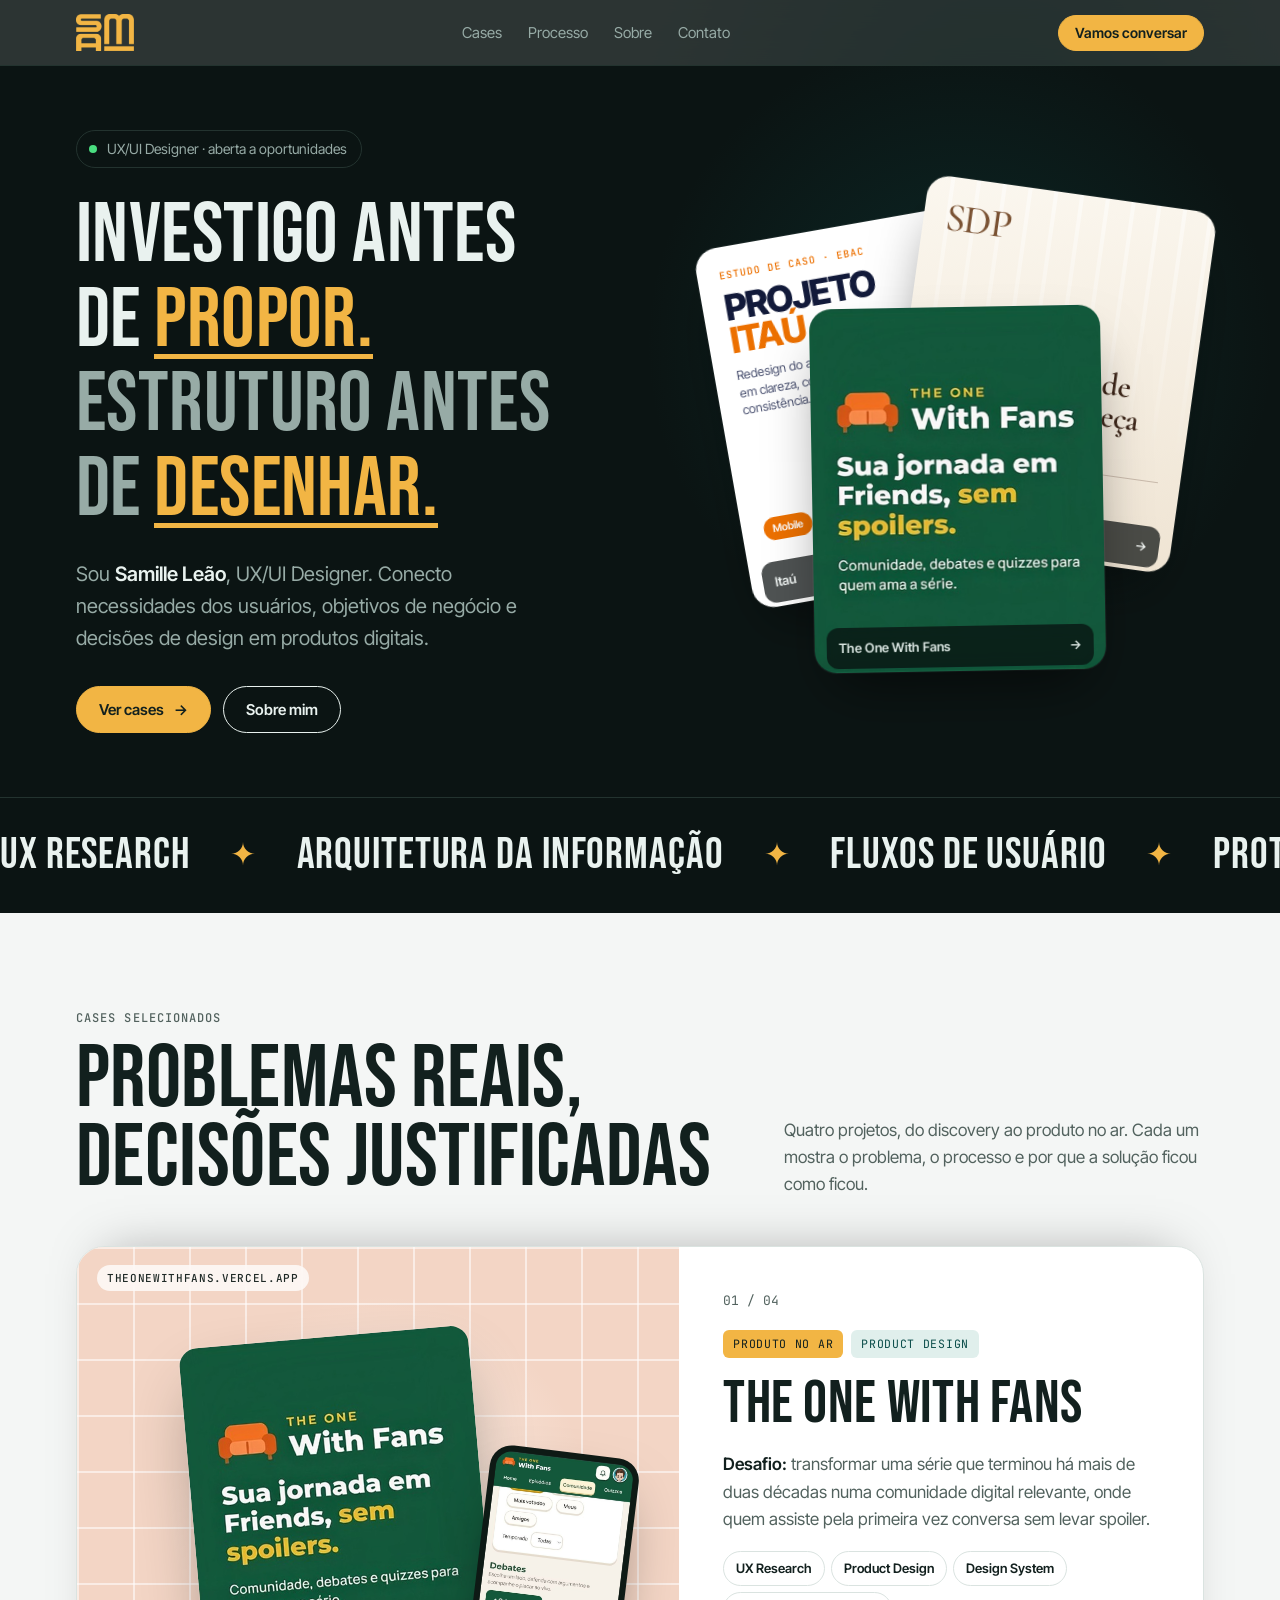
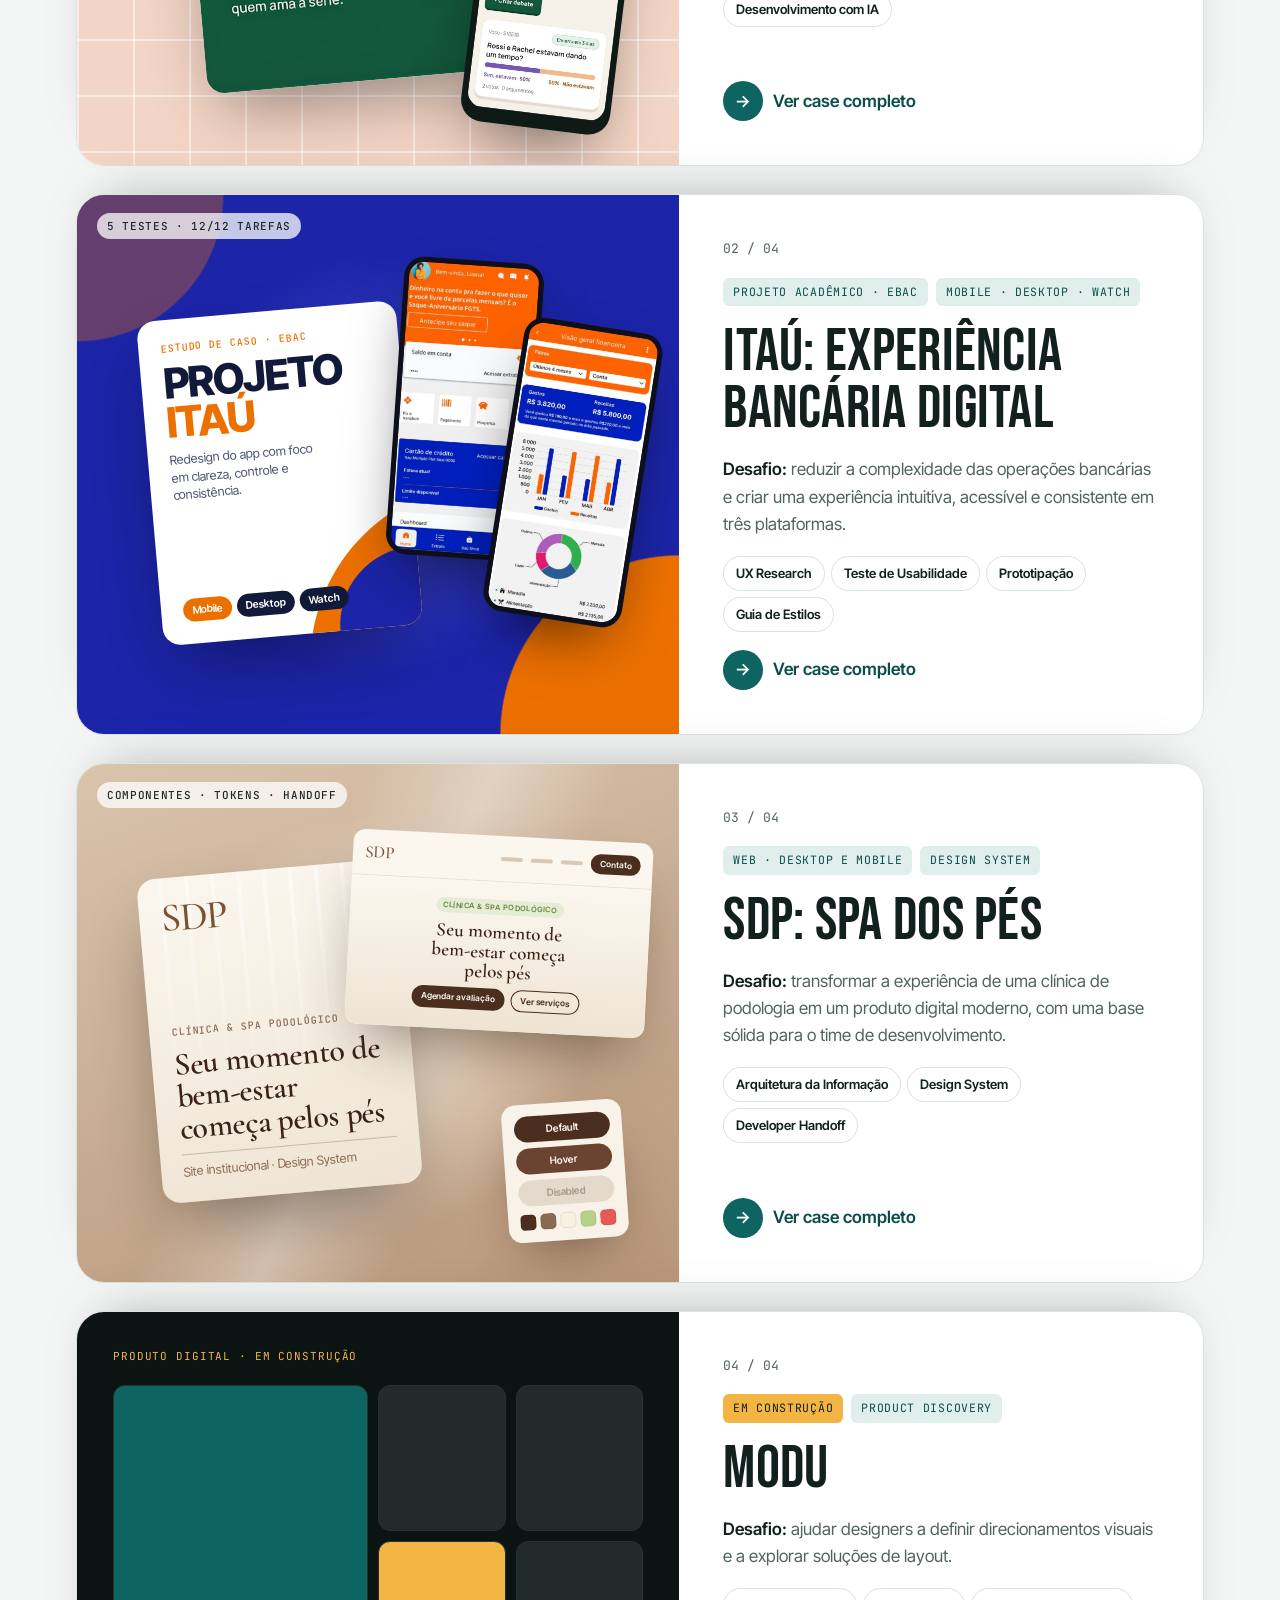
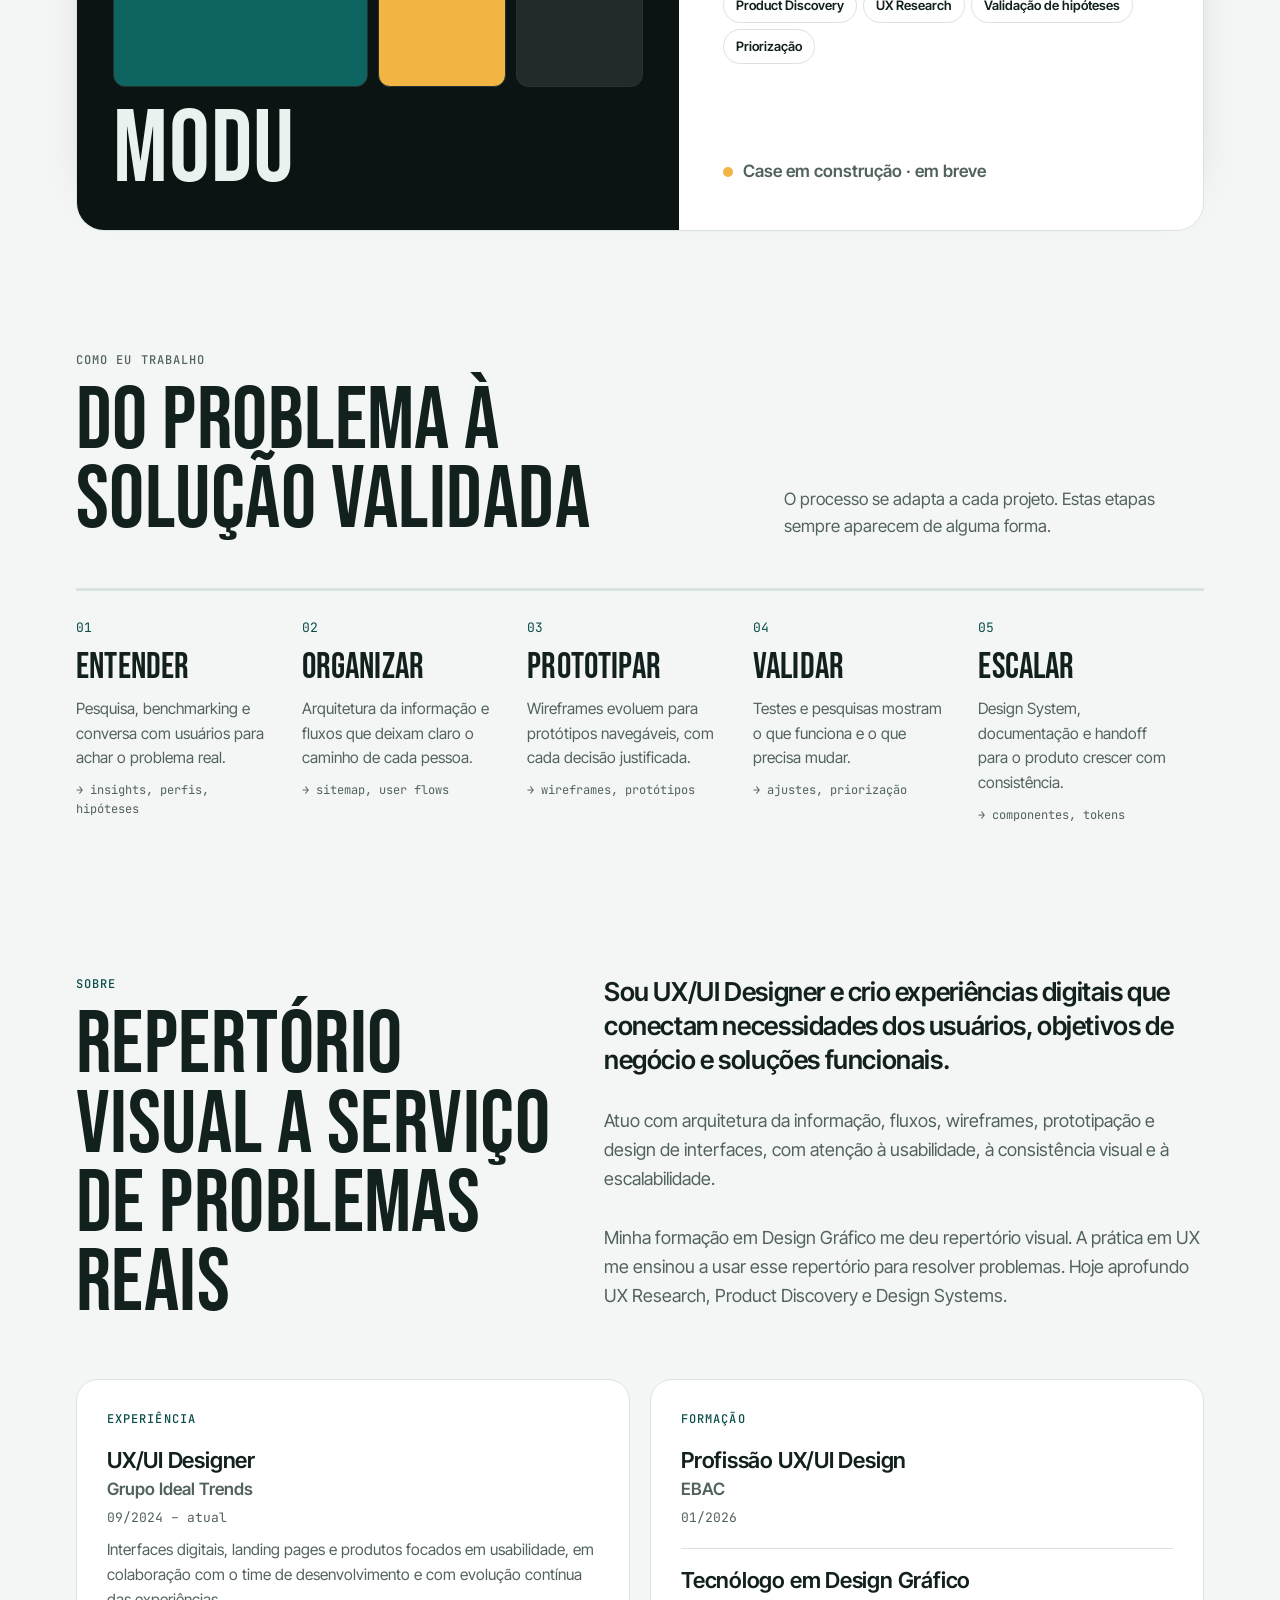
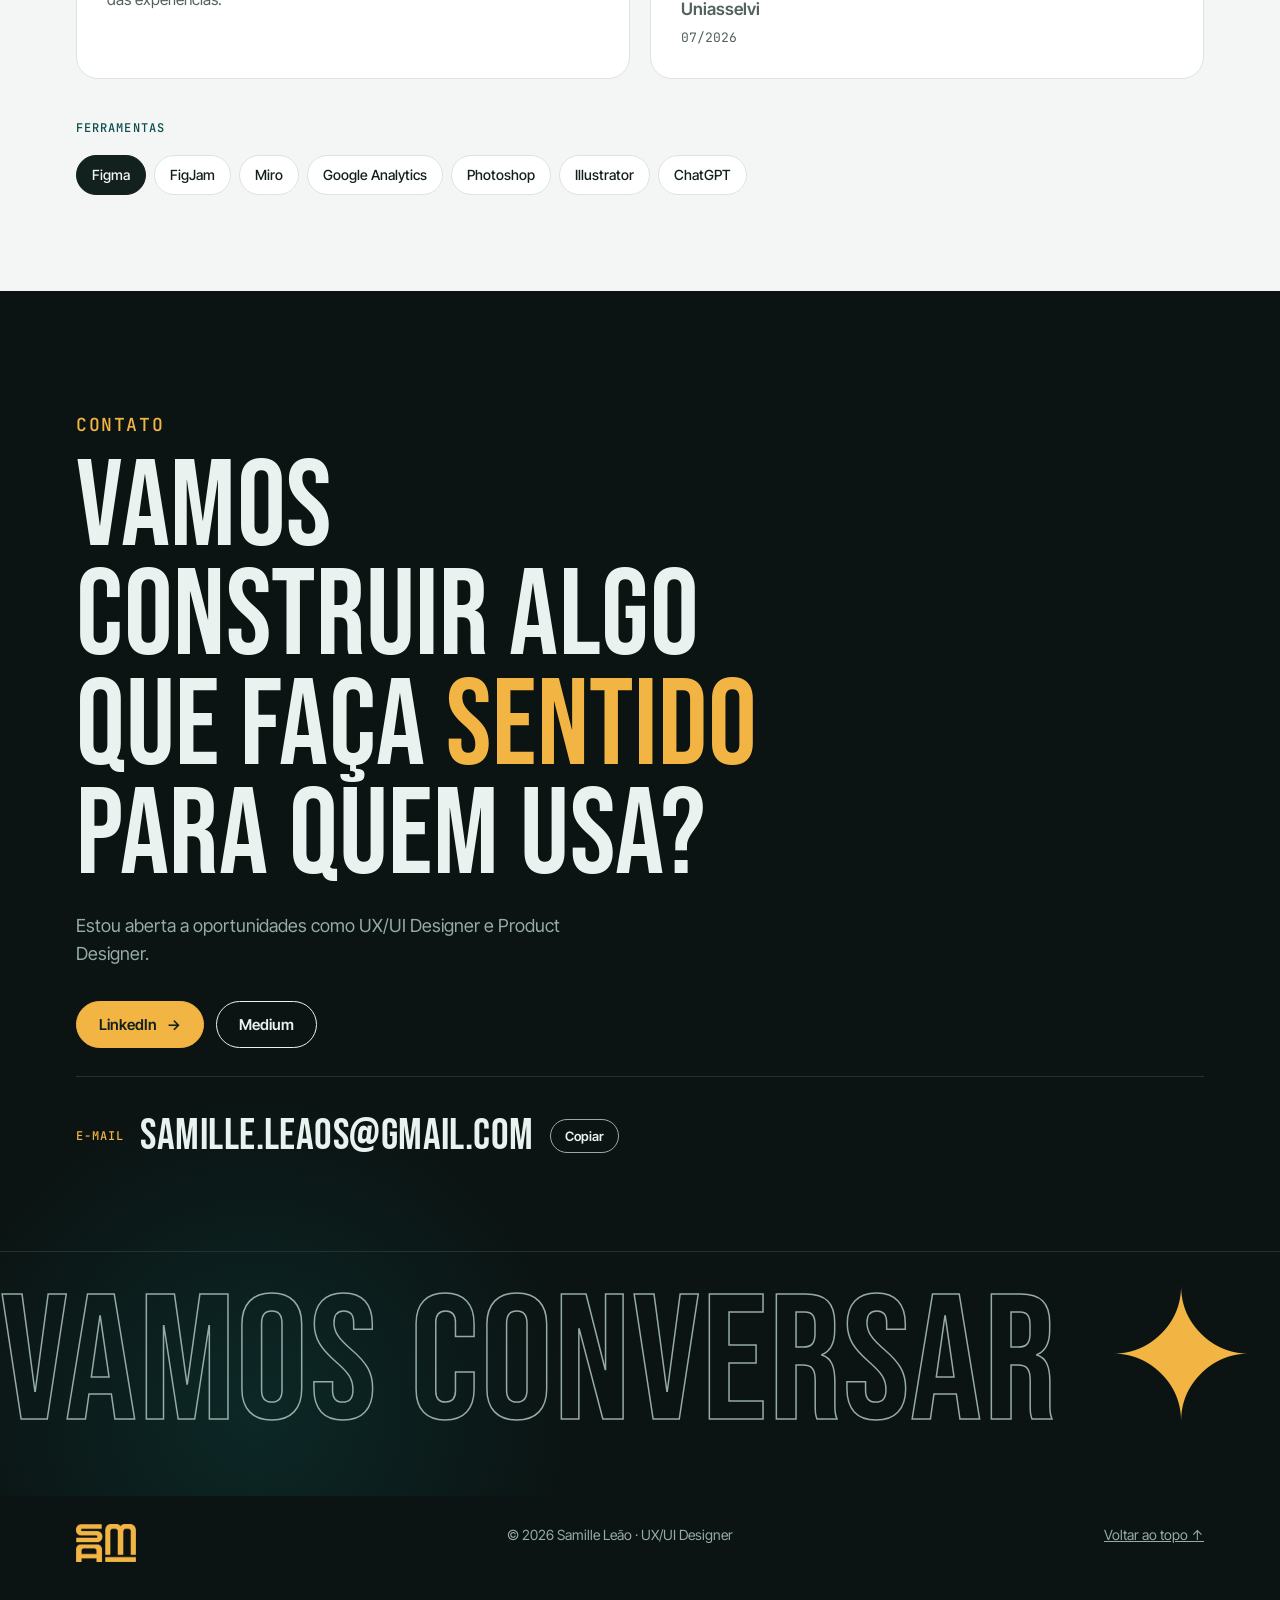
==== index.html @ 77669a27 "Add files via upload" ====
<!doctype html>
<html lang="pt-BR">
<head>
<meta charset="utf-8">
<meta name="viewport" content="width=device-width, initial-scale=1, viewport-fit=cover">
<meta property="og:title" content="Samille Leão — UX/UI Designer">
<meta property="og:description" content="UX Research, arquitetura da informação, prototipação, UI Design e Design Systems.">
<title>Samille Leão — Portfólio</title>
<meta name="description" content="Samille Leão, UX/UI Designer. UX Research, arquitetura da informação, fluxos, prototipação, UI Design e Design Systems.">
<link rel="preconnect" href="https://fonts.googleapis.com">
<link rel="preconnect" href="https://fonts.gstatic.com" crossorigin>
<link rel="stylesheet" href="https://fonts.googleapis.com/css2?family=Bebas+Neue&family=Cormorant+Garamond:wght@500;600&family=Inter+Tight:wght@400;500;600;700&family=JetBrains+Mono:wght@400;500&display=swap">
<link rel="stylesheet" href="css/site.css">

</head>
<body>
<div class="progress" aria-hidden="true"></div>
<div class="cursor" aria-hidden="true"></div>

<header class="top">
  <div class="wrap">
    <a class="brand" href="#inicio" aria-label="Samille Leão, início"><span class="logo" aria-hidden="true"></span></a>
    <nav class="nav" aria-label="Seções">
      <a href="#cases">Cases</a>
      <a href="#processo">Processo</a>
      <a href="#sobre">Sobre</a>
      <a href="#contato">Contato</a>
    </nav>
    <a class="btn solid sm" href="#contato" data-magnetic>Vamos conversar</a>
  </div>
</header>

<main id="inicio">
  <section class="stage hero" data-parallax>
    <div class="wrap hero-grid">
      <div>
        <span class="status"><i></i>UX/UI Designer · aberta a oportunidades</span>
        <h1>
          <span class="ln"><span>Investigo antes</span></span>
          <span class="ln"><span>de <span class="mark">propor.</span></span></span>
          <span class="ln"><span class="soft">Estruturo antes</span></span>
          <span class="ln"><span class="soft">de <span class="mark">desenhar.</span></span></span>
        </h1>
        <p class="lede">Sou <strong>Samille Leão</strong>, UX/UI Designer. Conecto necessidades dos usuários, objetivos de negócio e decisões de design em produtos digitais.</p>
        <div class="ctas">
          <a class="btn solid" href="#cases" data-magnetic>Ver cases <span class="arr">→</span></a>
          <a class="btn ghost" href="#sobre" data-magnetic>Sobre mim</a>
        </div>
      </div>

      <div class="fan" aria-label="Projetos em destaque">
        <a class="c2" href="cases/itau.html" data-cursor="Ver case" aria-label="Projeto Itaú"><span class="tc tc-itau" aria-hidden="true">
              <span class="tc-k">Estudo de caso · EBAC</span>
              <span class="tc-t">Projeto<br><em>Itaú</em></span>
              <span class="tc-d">Redesign do app com foco em clareza, controle e consistência.</span>
              <span class="tc-plat"><i>Mobile</i><i>Desktop</i><i>Watch</i></span>
            </span><span class="cap">Itaú <span>→</span></span></a>
        <a class="c3" href="cases/sdp.html" data-cursor="Ver case" aria-label="SDP Spa dos Pés"><span class="tc tc-sdp" aria-hidden="true">
              <span class="tc-logo">SDP</span>
              <span class="tc-k">Clínica &amp; Spa Podológico</span>
              <span class="tc-t">Seu momento de bem-estar começa pelos pés</span>
              <span class="tc-d">Site institucional · Design System</span>
            </span><span class="cap">SDP <span>→</span></span></a>
        <a class="c4" href="cases/the-one-with-fans.html" data-cursor="Ver case"><img src="img/twf-capa-v.jpg" alt="Capa do The One With Fans: Sua jornada em Friends, sem spoilers"><span class="cap">The One With Fans <span>→</span></span></a>
      </div>
    </div>

    <div class="marquee" aria-label="Competências: UX Research, Arquitetura da informação, Fluxos de usuário, Prototipação, UI Design, Design Systems, Product Discovery">
      <div class="track" aria-hidden="true">
        <span>UX Research</span><span>Arquitetura da informação</span><span>Fluxos de usuário</span><span>Prototipação</span><span>UI Design</span><span>Design Systems</span><span>Product Discovery</span>
        <span>UX Research</span><span>Arquitetura da informação</span><span>Fluxos de usuário</span><span>Prototipação</span><span>UI Design</span><span>Design Systems</span><span>Product Discovery</span>
      </div>
    </div>
  </section>

  <section class="sec" id="cases">
    <div class="wrap">
      <div class="sec-head reveal">
        <div>
          <p class="label">Cases selecionados</p>
          <h2 style="margin-top:12px">Problemas reais,<br>decisões justificadas</h2>
        </div>
        <p>Quatro projetos, do discovery ao produto no ar. Cada um mostra o problema, o processo e por que a solução ficou como ficou.</p>
      </div>

      <div class="stack">
        <a class="card" href="cases/the-one-with-fans.html" data-cursor="Ver case">
          <div class="media cs cs-twf">
            <img class="cs-main" src="img/twf-capa-v.jpg" alt="Capa do The One With Fans: Sua jornada em Friends, sem spoilers" loading="lazy">
            <figure class="cs-side cs-phone"><img src="img/twf-m-debates.jpg" alt="" loading="lazy"></figure>
            <span class="cs-tag">theonewithfans.vercel.app</span>
          </div>
          <div class="body">
            <span class="idx">01 / 04</span>
            <div class="meta"><span class="tag live">Produto no ar</span><span class="tag">Product Design</span></div>
            <h3>The One With Fans</h3>
            <p class="sum"><b>Desafio:</b> transformar uma série que terminou há mais de duas décadas numa comunidade digital relevante, onde quem assiste pela primeira vez conversa sem levar spoiler.</p>
            <div class="chips"><span>UX Research</span><span>Product Design</span><span>Design System</span><span>Desenvolvimento com IA</span></div>
            <span class="go"><i>→</i>Ver case completo</span>
          </div>
        </a>

        <a class="card" href="cases/itau.html" data-cursor="Ver case">
          <div class="media cs cs-itau" role="img" aria-label="Capa do Projeto Itaú com as telas Home e Visão geral financeira do protótipo">
            <span class="tc tc-itau cs-main" aria-hidden="true">
              <span class="tc-k">Estudo de caso · EBAC</span>
              <span class="tc-t">Projeto<br><em>Itaú</em></span>
              <span class="tc-d">Redesign do app com foco em clareza, controle e consistência.</span>
              <span class="tc-plat"><i>Mobile</i><i>Desktop</i><i>Watch</i></span>
            </span>
            <span class="cs-side dev dev-a"><img src="img/itau-m-home.jpg" alt="" loading="lazy"></span>
            <span class="cs-side dev dev-b"><img src="img/itau-m-dash.jpg" alt="" loading="lazy"></span>
            <span class="cs-tag">5 testes · 12/12 tarefas</span>
          </div>
          <div class="body">
            <span class="idx">02 / 04</span>
            <div class="meta"><span class="tag">Projeto acadêmico · EBAC</span><span class="tag">Mobile · Desktop · Watch</span></div>
            <h3>Itaú: experiência bancária digital</h3>
            <p class="sum"><b>Desafio:</b> reduzir a complexidade das operações bancárias e criar uma experiência intuitiva, acessível e consistente em três plataformas.</p>
            <div class="chips"><span>UX Research</span><span>Teste de Usabilidade</span><span>Prototipação</span><span>Guia de Estilos</span></div>
            <span class="go"><i>→</i>Ver case completo</span>
          </div>
        </a>

        <a class="card" href="cases/sdp.html" data-cursor="Ver case">
          <div class="media cs cs-sdp" role="img" aria-label="Capa do SDP com o topo do site e os componentes do Design System">
            <span class="tc tc-sdp cs-main" aria-hidden="true">
              <span class="tc-logo">SDP</span>
              <span class="tc-k">Clínica &amp; Spa Podológico</span>
              <span class="tc-t">Seu momento de bem-estar começa pelos pés</span>
              <span class="tc-d">Site institucional · Design System</span>
            </span>
            <span class="cs-side site" aria-hidden="true">
              <span class="site-nav"><b>SDP</b><i></i><i></i><i></i><u>Contato</u></span>
              <span class="site-hero"><small>Clínica &amp; Spa Podológico</small><strong>Seu momento de bem-estar começa pelos pés</strong><span class="site-btns"><u>Agendar avaliação</u><u class="o">Ver serviços</u></span></span>
            </span>
            <span class="cs-side comps" aria-hidden="true">
              <span class="cb">Default</span><span class="cb h">Hover</span><span class="cb d">Disabled</span>
              <span class="sw6"><i style="background:#4B2E1E"></i><i style="background:#8A6A52"></i><i style="background:#F7F2E0"></i><i style="background:#B8D188"></i><i style="background:#E65A54"></i></span>
            </span>
            <span class="cs-tag">Componentes · tokens · handoff</span>
          </div>
          <div class="body">
            <span class="idx">03 / 04</span>
            <div class="meta"><span class="tag">Web · Desktop e mobile</span><span class="tag">Design System</span></div>
            <h3>SDP: Spa dos Pés</h3>
            <p class="sum"><b>Desafio:</b> transformar a experiência de uma clínica de podologia em um produto digital moderno, com uma base sólida para o time de desenvolvimento.</p>
            <div class="chips"><span>Arquitetura da Informação</span><span>Design System</span><span>Developer Handoff</span></div>
            <span class="go"><i>→</i>Ver case completo</span>
          </div>
        </a>
        <div class="card building">
          <div class="media">
            <span class="modu-card">
              <span class="k">Produto digital · em construção</span>
              <span class="modu-grid" aria-hidden="true"><i></i><i></i><i></i><i></i><i></i><i></i></span>
              <b>Modu</b>
            </span>
          </div>
          <div class="body">
            <span class="idx">04 / 04</span>
            <div class="meta"><span class="tag live">Em construção</span><span class="tag">Product Discovery</span></div>
            <h3>Modu</h3>
            <p class="sum"><b>Desafio:</b> ajudar designers a definir direcionamentos visuais e a explorar soluções de layout.</p>
            <div class="chips"><span>Product Discovery</span><span>UX Research</span><span>Validação de hipóteses</span><span>Priorização</span></div>
            <span class="soon"><i aria-hidden="true"></i>Case em construção · em breve</span>
          </div>
        </div>
      </div>
    </div>
  </section>

  <section class="sec" id="processo" style="padding-top:24px">
    <div class="wrap">
      <div class="sec-head reveal">
        <div>
          <p class="label">Como eu trabalho</p>
          <h2 style="margin-top:12px">Do problema à<br>solução validada</h2>
        </div>
        <p>O processo se adapta a cada projeto. Estas etapas sempre aparecem de alguma forma.</p>
      </div>
      <div class="process">
        <div class="rail" aria-hidden="true"><span class="grow-x"></span></div>
        <div class="step reveal"><span class="n">01</span><h3>Entender</h3><p>Pesquisa, benchmarking e conversa com usuários para achar o problema real.</p><span class="out">→ insights, perfis, hipóteses</span></div>
        <div class="step reveal"><span class="n">02</span><h3>Organizar</h3><p>Arquitetura da informação e fluxos que deixam claro o caminho de cada pessoa.</p><span class="out">→ sitemap, user flows</span></div>
        <div class="step reveal"><span class="n">03</span><h3>Prototipar</h3><p>Wireframes evoluem para protótipos navegáveis, com cada decisão justificada.</p><span class="out">→ wireframes, protótipos</span></div>
        <div class="step reveal"><span class="n">04</span><h3>Validar</h3><p>Testes e pesquisas mostram o que funciona e o que precisa mudar.</p><span class="out">→ ajustes, priorização</span></div>
        <div class="step reveal"><span class="n">05</span><h3>Escalar</h3><p>Design System, documentação e handoff para o produto crescer com consistência.</p><span class="out">→ componentes, tokens</span></div>
      </div>
    </div>
  </section>

  <section class="sec" id="sobre" style="padding-top:24px">
    <div class="wrap">
      <div class="about">
        <div class="reveal">
          <p class="label">Sobre</p>
          <h2 style="margin-top:12px">Repertório visual a serviço de problemas reais</h2>
        </div>
        <div class="text reveal">
          <p>Sou UX/UI Designer e crio experiências digitais que conectam necessidades dos usuários, objetivos de negócio e soluções funcionais.</p>
          <p>Atuo com arquitetura da informação, fluxos, wireframes, prototipação e design de interfaces, com atenção à usabilidade, à consistência visual e à escalabilidade.</p>
          <p>Minha formação em Design Gráfico me deu repertório visual. A prática em UX me ensinou a usar esse repertório para resolver problemas. Hoje aprofundo UX Research, Product Discovery e Design Systems.</p>
        </div>
      </div>

      <div class="trail">
        <div class="panel reveal">
          <p class="label">Experiência</p>
          <div class="item">
            <h3>UX/UI Designer</h3>
            <span class="org">Grupo Ideal Trends</span>
            <span class="when">09/2024 – atual</span>
            <p>Interfaces digitais, landing pages e produtos focados em usabilidade, em colaboração com o time de desenvolvimento e com evolução contínua das experiências.</p>
          </div>
        </div>
        <div class="panel reveal">
          <p class="label">Formação</p>
          <div class="item"><h3>Profissão UX/UI Design</h3><span class="org">EBAC</span><span class="when">01/2026</span></div>
          <div class="item"><h3>Tecnólogo em Design Gráfico</h3><span class="org">Uniasselvi</span><span class="when">07/2026</span></div>
        </div>
      </div>
      <p class="label" style="margin-top:40px">Ferramentas</p>
      <ul class="tools">
        <li class="key">Figma</li><li>FigJam</li><li>Miro</li><li>Google Analytics</li><li>Photoshop</li><li>Illustrator</li><li>ChatGPT</li>
      </ul>
    </div>
  </section>

  <section class="stage contact" id="contato">
    <div class="wrap">
      <p class="label">Contato</p>
      <h2 style="margin-top:14px">Vamos construir algo que faça <span>sentido</span> para quem usa?</h2>
      <p>Estou aberta a oportunidades como UX/UI Designer e Product Designer.</p>
      <div class="ctas">
        <a class="btn solid" href="https://www.linkedin.com/in/samille-le%C3%A3o" target="_blank" rel="noopener" data-magnetic>LinkedIn <span class="arr">→</span></a>
        <a class="btn ghost" href="https://medium.com/@santossamille" target="_blank" rel="noopener" data-magnetic>Medium</a>
      </div>
      <div class="mail">
        <span class="label">E-mail</span>
        <a href="mailto:samille.leaos@gmail.com" id="mail-addr">samille.leaos@gmail.com</a>
        <button type="button" class="copy" data-copy="samille.leaos@gmail.com">Copiar</button>
      </div>
    </div>
    <div class="bigtext" aria-hidden="true">
      <div class="track"><span>Vamos conversar</span><span>✦</span><span>Vamos conversar</span><span>✦</span><span>Vamos conversar</span><span>✦</span><span>Vamos conversar</span><span>✦</span></div>
    </div>
  </section>
</main>

<footer>
  <div class="wrap">
    <span class="logo foot-logo" role="img" aria-label="Logo Samille Leão"></span><span>© 2026 Samille Leão · UX/UI Designer</span>
    <a href="#inicio">Voltar ao topo ↑</a>
  </div>
</footer>

<script src="js/site.js"></script>

</body>
</html>
---- css/site.css ----
/* Layout: palco escuro na abertura e no contato; conteúdo claro entre eles. Cases empilham ao rolar. */
:root{
  --bg:#F4F6F5;
  --surface:#FFFFFF;
  --ink:#12201E;
  --muted:#52625E;
  --line:#DAE3E0;
  --accent:#0E6461;
  --accent-soft:#E0EFEC;
  --accent-ink:#0A4D4A;
  --hi:#F2B544;
  --hi-ink:#12201E;
  --on-accent:#FFFFFF;
  --stage:#0B1413;
  --stage-2:#13201E;
  --stage-fg:#E9F2EF;
  --stage-muted:#97ABA6;
  --stage-line:#23332F;
  --cpc-green:#20573E;
  --cpc-cream:#F8F3EB;
  --cpc-orange:#F58229;
  --cpc-lilac:#8C72C1;
  --cpc-blue:#35AFC5;
  --cpc-yellow:#F5C42C;
  --cpc-pink:#F6D4C6;
  --font-display:"Bebas Neue","Oswald","Arial Narrow",Impact,sans-serif;
  --font-body:"Inter Tight","Segoe UI",system-ui,sans-serif;
  --font-mono:"JetBrains Mono",ui-monospace,Menlo,monospace;
  --ease:cubic-bezier(.2,.8,.2,1);
}
@media (prefers-color-scheme: dark){
  :root:not([data-theme="light"]){
    --bg:#0F1716; --surface:#16211F; --ink:#E6EFEC; --muted:#9AADA8; --line:#24322F;
    --accent:#5CCFC3; --accent-soft:#15322F; --accent-ink:#8FE3D9; --on-accent:#0B1413;
    color-scheme:dark;
  }
}
:root[data-theme="dark"]{
  --bg:#0F1716; --surface:#16211F; --ink:#E6EFEC; --muted:#9AADA8; --line:#24322F;
  --accent:#5CCFC3; --accent-soft:#15322F; --accent-ink:#8FE3D9; --on-accent:#0B1413;
  color-scheme:dark;
}

*{box-sizing:border-box}
html{scroll-behavior:smooth}
body{margin:0;background:var(--bg);color:var(--ink);font-family:var(--font-body);font-size:17px;line-height:1.6;-webkit-font-smoothing:antialiased;overflow-x:hidden}
body::before{content:"";position:fixed;inset:0 0 auto;height:env(safe-area-inset-top,0px);z-index:60;background:var(--stage)}
img{max-width:100%}
h1,h2,h3,h4{font-family:var(--font-display);text-wrap:balance;margin:0;line-height:1.05;letter-spacing:-0.025em}
p{margin:0}
a{color:inherit}
:focus-visible{outline:2px solid var(--hi);outline-offset:3px;border-radius:6px}
[hidden]{display:none!important}

.wrap{max-width:1200px;margin-inline:auto;padding-left:max(16px,env(safe-area-inset-left,0px));padding-right:max(16px,env(safe-area-inset-right,0px))}
@media (min-width:760px){.wrap{padding-left:max(36px,env(safe-area-inset-left,0px));padding-right:max(36px,env(safe-area-inset-right,0px))}}
.label{font-family:var(--font-mono);font-size:12px;letter-spacing:.09em;text-transform:uppercase;color:var(--accent-ink);font-weight:500}
.stage .label{color:var(--hi)}

/* Progresso de leitura */
.progress{position:fixed;left:0;right:0;top:env(safe-area-inset-top,0px);height:3px;z-index:70;background:var(--hi);transform-origin:0 50%;transform:scaleX(0)}
@supports (animation-timeline: scroll()){
  .progress{animation:grow linear both;animation-timeline:scroll(root)}
  @keyframes grow{to{transform:scaleX(1)}}
}
@supports not (animation-timeline: scroll()){.progress{display:none}}

/* Header */
.top{position:sticky;top:env(safe-area-inset-top,0px);z-index:50;background:color-mix(in srgb,var(--stage) 86%,transparent);backdrop-filter:blur(14px);-webkit-backdrop-filter:blur(14px);color:var(--stage-fg);border-bottom:1px solid var(--stage-line)}
.top .wrap{display:flex;align-items:center;justify-content:space-between;gap:16px;padding-block:14px}
.brand{font-family:var(--font-display);font-weight:700;font-size:18px;text-decoration:none;display:flex;align-items:center;gap:10px}
.brand i{width:28px;height:28px;border-radius:8px;background:var(--hi);color:var(--hi-ink);display:grid;place-items:center;font-style:normal;font-size:14px;font-weight:800}
.nav{display:flex;gap:26px;font-size:15px}
.nav a{text-decoration:none;color:var(--stage-muted);position:relative}
.nav a::after{content:"";position:absolute;left:0;right:0;bottom:-4px;height:1.5px;background:var(--hi);transform:scaleX(0);transform-origin:right;transition:transform .35s var(--ease)}
.nav a:hover{color:var(--stage-fg)}
.nav a:hover::after{transform:scaleX(1);transform-origin:left}
@media (max-width:760px){.nav{display:none}}

/* Botões */
.btn{display:inline-flex;align-items:center;gap:10px;font:600 15px/1 var(--font-body);text-decoration:none;padding:15px 22px;border-radius:999px;border:1.5px solid currentColor;cursor:pointer;background:none;color:inherit;transition:background .25s,color .25s,border-color .25s;will-change:transform}
.btn.solid{background:var(--hi);color:var(--hi-ink);border-color:var(--hi)}
.btn.solid:hover{background:var(--stage-fg);border-color:var(--stage-fg)}
.btn.ghost:hover{background:var(--stage-fg);color:var(--stage);border-color:var(--stage-fg)}
.btn.dark{background:var(--ink);color:var(--bg);border-color:var(--ink)}
.btn.dark:hover{background:var(--accent);border-color:var(--accent);color:var(--on-accent)}
.btn.sm{padding:10px 16px;font-size:14px}
.btn .arr{transition:transform .3s var(--ease)}
.btn:hover .arr{transform:translateX(4px)}

/* Palco */
.stage{background:var(--stage);color:var(--stage-fg);position:relative;overflow:hidden}

/* HERO */
.hero{padding-block:64px 0}
.hero::before{content:"";position:absolute;inset:-20% -10% auto auto;width:70vw;height:70vw;max-width:900px;max-height:900px;background:radial-gradient(closest-side,color-mix(in srgb,var(--accent) 45%,transparent),transparent 70%);opacity:.55;pointer-events:none;animation:drift 18s ease-in-out infinite alternate}
@keyframes drift{to{transform:translate(-12%,10%) scale(1.15)}}
.hero-grid{display:grid;gap:48px;grid-template-columns:1fr;align-items:center;position:relative}
@media (min-width:1000px){.hero-grid{grid-template-columns:1.15fr 1fr}}
.status{display:inline-flex;align-items:center;gap:10px;font-size:14px;color:var(--stage-muted);border:1px solid var(--stage-line);border-radius:999px;padding:7px 14px 7px 12px}
.status i{width:8px;height:8px;border-radius:50%;background:#4ADE80;box-shadow:0 0 0 0 #4ADE80;animation:pulse 2s infinite}
@keyframes pulse{70%{box-shadow:0 0 0 9px transparent}100%{box-shadow:0 0 0 0 transparent}}
.hero h1{font-size:clamp(42px,6.6vw,84px);font-weight:800;margin-top:26px;line-height:1}
.hero h1 .ln{display:block;overflow:hidden;padding-bottom:.08em}
.hero h1 .ln > span{display:inline-block;animation:lineup 1s var(--ease) both}
.hero h1 .ln:nth-child(2) > span{animation-delay:.12s}
.hero h1 .ln:nth-child(3) > span{animation-delay:.24s}
.hero h1 .ln:nth-child(4) > span{animation-delay:.36s}
@keyframes lineup{from{transform:translateY(105%)}}
.hero h1 .mark{color:var(--hi);background:linear-gradient(var(--hi),var(--hi)) 0 92%/0 3px no-repeat;animation:underline .9s 1.1s var(--ease) forwards}
@keyframes underline{to{background-size:100% 3px}}
.hero h1 .soft{color:var(--stage-muted)}
.hero .lede{font-size:clamp(18px,2vw,20px);color:var(--stage-muted);max-width:40ch;margin-top:26px;animation:fade .9s .5s both}
.hero .lede strong{color:var(--stage-fg);font-weight:600}
.hero .ctas{display:flex;flex-wrap:wrap;gap:12px;margin-top:32px;animation:fade .9s .65s both}
@keyframes fade{from{opacity:0;transform:translateY(14px)}}

/* Leque de cards */
.fan{position:relative;height:min(520px,110vw);max-width:560px;width:100%;margin-inline:auto;perspective:1200px;--mx:0;--my:0}
.fan a{position:absolute;inset:auto;width:58%;aspect-ratio:4/5;border-radius:22px;overflow:hidden;text-decoration:none;color:var(--cpc-cream);box-shadow:0 30px 60px -20px rgba(0,0,0,.6),0 0 0 1px rgba(255,255,255,.06);transition:transform .7s var(--ease),box-shadow .4s;animation:dealt 1.1s var(--ease) both}
.fan a img{width:100%;height:100%;object-fit:cover;display:block;transition:transform .7s var(--ease)}
.fan a:hover img{transform:scale(1.06)}
.fan a .cap{position:absolute;left:12px;right:12px;bottom:12px;padding:10px 12px;border-radius:12px;background:rgba(8,14,13,.78);backdrop-filter:blur(6px);color:#EEF4F2;font-size:13px;font-weight:600;display:flex;justify-content:space-between;gap:8px;transform:translateY(8px);opacity:.92;transition:transform .4s var(--ease)}
.fan a:hover .cap{transform:none;opacity:1}
.fan .c1{left:2%;top:12%;transform:translate(calc(var(--mx)*-18px),calc(var(--my)*-12px)) rotate(-12deg);animation-delay:.2s}
.fan .c2{left:22%;top:2%;transform:translate(calc(var(--mx)*-8px),calc(var(--my)*-6px)) rotate(-3deg);animation-delay:.3s}
.fan .c3{left:40%;top:10%;transform:translate(calc(var(--mx)*10px),calc(var(--my)*8px)) rotate(7deg);animation-delay:.4s}
.fan .c4{left:24%;top:30%;transform:translate(calc(var(--mx)*22px),calc(var(--my)*16px)) rotate(-1deg);animation-delay:.5s;z-index:3}
.fan a:hover{z-index:5;box-shadow:0 40px 80px -20px rgba(0,0,0,.75),0 0 0 2px var(--hi)}
.fan .c1:hover{transform:rotate(-8deg) translateY(-18px) scale(1.04)}
.fan .c2:hover{transform:rotate(-1deg) translateY(-18px) scale(1.04)}
.fan .c3:hover{transform:rotate(4deg) translateY(-18px) scale(1.04)}
.fan .c4:hover{transform:rotate(0) translateY(-18px) scale(1.04)}
@keyframes dealt{from{opacity:0;transform:translateY(120px) rotate(0) scale(.9)}}
.cpc-card{width:100%;height:100%;background:var(--cpc-green);color:var(--cpc-cream);padding:22px;display:flex;flex-direction:column;justify-content:space-between;position:relative;overflow:hidden}
.cpc-card::after{content:"";position:absolute;width:70%;aspect-ratio:1;border-radius:50%;background:var(--cpc-orange);right:-22%;top:-14%;opacity:.95}
.cpc-card::before{content:"";position:absolute;width:42%;aspect-ratio:1;border-radius:50%;background:var(--cpc-lilac);left:-12%;bottom:24%}
.cpc-card > *{position:relative;z-index:1}
.cpc-card .k{font-family:var(--font-mono);font-size:11px;letter-spacing:.08em;text-transform:uppercase}
.cpc-card b{font-family:var(--font-display);font-size:clamp(24px,3.4vw,34px);line-height:1;font-weight:800;letter-spacing:-0.02em}
.cpc-card .n{display:flex;gap:16px;font-size:12px}
.cpc-card .n strong{display:block;font-family:var(--font-display);font-size:22px;color:var(--cpc-yellow)}
@media (max-width:999px){.fan{height:min(460px,118vw)}}

/* Marquee */
.marquee{border-top:1px solid var(--stage-line);margin-top:64px;overflow:hidden;white-space:nowrap;padding-block:22px}
.marquee .track{display:inline-flex;gap:40px;animation:marq 32s linear infinite;font-family:var(--font-display);font-size:clamp(22px,3vw,34px);font-weight:600;color:var(--stage-fg)}
.marquee .track span{display:inline-flex;align-items:center;gap:40px}
.marquee .track span::after{content:"✦";color:var(--hi);font-size:.7em}
.marquee:hover .track{animation-play-state:paused}
@keyframes marq{to{transform:translateX(-50%)}}

/* Seções */
section{scroll-margin-top:80px}
.sec{padding-block:96px}
.sec-head{display:flex;flex-wrap:wrap;justify-content:space-between;align-items:end;gap:20px;margin-bottom:48px}
.sec-head h2{font-size:clamp(36px,6vw,68px);font-weight:800}
.sec-head p{color:var(--muted);max-width:42ch}

/* Revelar ao rolar (estado de repouso é visível onde o recurso não existe) */
@supports (animation-timeline: view()){
  .reveal{animation:rise linear both;animation-timeline:view();animation-range:entry 0% entry 45%}
  @keyframes rise{from{opacity:.1;transform:translateY(48px)}}
  .grow-x{animation:gx linear both;animation-timeline:view();animation-range:entry 10% cover 40%}
  @keyframes gx{from{transform:scaleX(0)}}
}

/* Cases empilhados */
.stack{display:grid;gap:28px}
.card{display:grid;grid-template-columns:1fr;background:var(--surface);border:1px solid var(--line);border-radius:28px;overflow:hidden;text-decoration:none;color:inherit;transition:border-color .3s}
@media (min-width:980px){
  .card{grid-template-columns:1.15fr 1fr;position:sticky;min-height:520px;box-shadow:0 -20px 50px -30px rgba(0,0,0,.35)}
  .card:nth-child(1){top:96px}.card:nth-child(2){top:116px}.card:nth-child(3){top:136px}.card:nth-child(4){top:156px}
}
.card:hover{border-color:var(--accent)}
.card .media{position:relative;overflow:hidden;min-height:260px;background:var(--accent-soft)}
.card .media img{position:absolute;inset:0;width:100%;height:100%;object-fit:cover;transition:transform 1.1s var(--ease)}
.card:hover .media img{transform:scale(1.05)}
.card .media .cpc-card{position:absolute;inset:0;padding:36px}
.card .media .cpc-card b{font-size:clamp(34px,4.6vw,56px)}
.card .media .cpc-card::after{width:52%;right:-14%;top:-22%}
.card .media .cpc-card::before{width:30%;left:-10%;bottom:30%}
.card .body{padding:32px;display:flex;flex-direction:column;gap:18px;min-width:0}
@media (min-width:760px){.card .body{padding:44px}}
.idx{font-family:var(--font-mono);font-size:13px;color:var(--muted)}
.meta{display:flex;flex-wrap:wrap;gap:8px}
.tag{font-family:var(--font-mono);font-size:11.5px;letter-spacing:.06em;text-transform:uppercase;padding:5px 10px;border-radius:6px;background:var(--accent-soft);color:var(--accent-ink)}
.tag.live{background:var(--hi);color:var(--hi-ink)}
.card h3{font-size:clamp(30px,3.6vw,44px);font-weight:800}
.card .sum{color:var(--muted)}
.card .sum b{color:var(--ink);font-weight:600}
.chips{display:flex;flex-wrap:wrap;gap:6px}
.chips span{font-size:13px;font-weight:600;padding:6px 12px;border-radius:999px;border:1px solid var(--line);color:var(--ink)}
.go{margin-top:auto;display:inline-flex;align-items:center;gap:10px;font-weight:600;color:var(--accent-ink)}
.go i{width:40px;height:40px;border-radius:50%;display:grid;place-items:center;background:var(--accent);color:var(--on-accent);font-style:normal;transition:transform .4s var(--ease)}
.card:hover .go i{transform:rotate(-45deg)}
.nums{display:flex;flex-wrap:wrap;gap:28px}
.nums div strong{display:block;font-family:var(--font-display);font-size:32px;font-weight:800;font-variant-numeric:tabular-nums;line-height:1}
.nums div span{font-size:13px;color:var(--muted)}

/* Modu */
.modu{margin-top:28px;border:1.5px dashed var(--line);border-radius:28px;padding:36px;display:grid;gap:24px;grid-template-columns:1fr;align-items:center}
@media (min-width:860px){.modu{grid-template-columns:auto 1fr}}
.modu .grid-anim{width:140px;aspect-ratio:1;display:grid;grid-template-columns:repeat(3,1fr);gap:6px}
.modu .grid-anim span{border-radius:6px;background:var(--accent-soft);animation:tile 3.6s ease-in-out infinite}
.modu .grid-anim span:nth-child(3n+1){animation-delay:.2s}.modu .grid-anim span:nth-child(3n+2){animation-delay:.6s}.modu .grid-anim span:nth-child(4){animation-delay:1s}.modu .grid-anim span:nth-child(8){animation-delay:1.4s}
@keyframes tile{50%{background:var(--accent)}}
.modu h3{font-size:34px;font-weight:800}
.modu p{color:var(--muted);max-width:60ch;margin-top:8px}

/* Processo */
.process{position:relative;display:grid;gap:0;grid-template-columns:1fr}
@media (min-width:960px){.process{grid-template-columns:repeat(5,1fr)}}
.process .rail{display:none}
@media (min-width:960px){.process .rail{display:block;position:absolute;left:0;right:0;top:0;height:3px;background:var(--line)}.process .rail span{display:block;height:100%;background:var(--accent);transform-origin:left}}
.step{padding:30px 24px 30px 0;display:grid;gap:10px;align-content:start;border-bottom:1px solid var(--line);min-width:0}
@media (min-width:960px){.step{border-bottom:none}}
.step .n{font-family:var(--font-mono);font-size:13px;color:var(--accent-ink)}
.step h3{font-size:26px;font-weight:800}
.step p{font-size:15.5px;color:var(--muted)}
.step .out{font-family:var(--font-mono);font-size:12px;color:var(--muted)}
.step:hover h3{color:var(--accent)}

/* Sobre */
.about{display:grid;gap:48px;grid-template-columns:1fr}
@media (min-width:960px){.about{grid-template-columns:1fr 1.25fr}}
.about h2{font-size:clamp(36px,5.4vw,60px);font-weight:800}
.about .text{display:grid;gap:18px;max-width:62ch;font-size:18px;color:var(--muted)}
.about .text p:first-child{font-size:clamp(22px,2.4vw,26px);color:var(--ink);font-family:var(--font-display);font-weight:600;line-height:1.3;letter-spacing:-0.01em}
.trail{display:grid;gap:20px;grid-template-columns:1fr;margin-top:56px}
@media (min-width:860px){.trail{grid-template-columns:1fr 1fr}}
.panel{background:var(--surface);border:1px solid var(--line);border-radius:22px;padding:30px;display:grid;gap:20px;align-content:start}
.item{display:grid;gap:4px}
.item + .item{border-top:1px solid var(--line);padding-top:20px}
.item h3{font-size:22px;font-weight:700;letter-spacing:-0.01em}
.item .org{font-weight:600;color:var(--muted)}
.item .when{font-family:var(--font-mono);font-size:13px;color:var(--muted)}
.item p{color:var(--muted);font-size:15.5px;margin-top:6px}
.tools{display:flex;flex-wrap:wrap;gap:8px;margin:16px 0 0;padding:0;list-style:none}
.tools li{font-size:14px;font-weight:500;padding:8px 15px;border-radius:999px;background:var(--surface);border:1px solid var(--line);transition:transform .3s var(--ease),border-color .3s}
.tools li:hover{transform:translateY(-3px);border-color:var(--accent)}
.tools li.key{background:var(--ink);color:var(--bg);border-color:var(--ink)}

/* Contato */
.contact{padding-block:100px 40px}
.contact h2{font-size:clamp(40px,7vw,96px);font-weight:800;max-width:14ch}
.contact h2 span{color:var(--hi)}
.contact p{color:var(--stage-muted);max-width:50ch;font-size:18px;margin-top:20px}
.contact .ctas{display:flex;flex-wrap:wrap;gap:12px;margin-top:32px}
.bigtext{margin-top:80px;overflow:hidden;white-space:nowrap;border-top:1px solid var(--stage-line);padding-top:24px}
.bigtext .track{display:inline-flex;gap:48px;animation:marq 40s linear infinite;font-family:var(--font-display);font-weight:800;font-size:clamp(64px,12vw,168px);letter-spacing:-0.04em;line-height:1;color:transparent;-webkit-text-stroke:1.5px var(--stage-muted)}
.bigtext .track span:nth-child(even){color:var(--hi);-webkit-text-stroke:0}
footer{background:var(--stage);color:var(--stage-muted);font-size:14px}
footer .wrap{display:flex;flex-wrap:wrap;justify-content:space-between;gap:12px;padding-block:28px 40px}

/* Cursor "Ver case" */
.cursor{position:fixed;left:0;top:0;z-index:80;pointer-events:none;width:96px;height:96px;margin:-48px 0 0 -48px;border-radius:50%;background:var(--hi);color:var(--hi-ink);display:grid;place-items:center;font:700 14px/1.1 var(--font-body);text-align:center;transform:translate(var(--cx,-200px),var(--cy,-200px)) scale(0);transition:transform .35s var(--ease)}
.cursor.on{transform:translate(var(--cx),var(--cy)) scale(1)}
@media (pointer:coarse){.cursor{display:none}}

/* ---------- Páginas de case ---------- */
.back{display:inline-flex;gap:8px;align-items:center;text-decoration:none;color:var(--stage-muted);font-size:15px}
.back:hover{color:var(--stage-fg)}
.cover{padding-block:56px 72px}
.cover-grid{display:grid;gap:48px;grid-template-columns:1fr;align-items:center;position:relative}
@media (min-width:1000px){.cover-grid{grid-template-columns:1.1fr 1fr}}
.cover h1{font-size:clamp(46px,7.4vw,104px);font-weight:800;margin-top:18px;line-height:.95}
.cover h1 .ln{display:block;overflow:hidden;padding-bottom:.06em}
.cover h1 .ln > span{display:inline-block;animation:lineup 1s var(--ease) both}
.cover h1 .ln:nth-child(2) > span{animation-delay:.12s}
.cover .tagline{font-size:clamp(19px,2.2vw,24px);color:var(--stage-muted);max-width:34ch;margin-top:22px;animation:fade .9s .4s both}
.facts{display:grid;grid-template-columns:repeat(2,minmax(0,1fr));gap:18px 24px;margin-top:36px;padding-top:24px;border-top:1px solid var(--stage-line);animation:fade .9s .55s both}
@media (min-width:700px){.facts{grid-template-columns:repeat(3,minmax(0,1fr))}}
.facts dt{font-family:var(--font-mono);font-size:11px;letter-spacing:.08em;text-transform:uppercase;color:var(--stage-muted)}
.facts dd{margin:4px 0 0;font-weight:600;font-size:15px}
.cover-media{border-radius:26px;overflow:hidden;animation:dealt 1.1s .2s var(--ease) both;box-shadow:0 40px 90px -30px rgba(0,0,0,.7)}
.cover-media img{display:block;width:100%;height:auto}

/* Mockup de celular (CPC) */
.phone-scene{position:relative;display:grid;place-items:center;padding:24px;min-height:520px;border-radius:26px;background:var(--cpc-cream);overflow:hidden;animation:dealt 1.1s .2s var(--ease) both}
.phone-scene .blob{position:absolute;border-radius:50%}
.phone-scene .b1{width:260px;height:260px;background:var(--cpc-orange);right:-60px;top:-60px;animation:float 9s ease-in-out infinite alternate}
.phone-scene .b2{width:160px;height:160px;background:var(--cpc-lilac);left:-30px;bottom:40px;animation:float 7s ease-in-out infinite alternate-reverse}
.phone-scene .b3{width:90px;height:90px;background:var(--cpc-blue);left:24%;top:30px;animation:float 8s ease-in-out infinite alternate}
@keyframes float{to{transform:translate(18px,-22px)}}
.phone{position:relative;width:260px;border-radius:38px;background:#0E1A15;padding:10px;box-shadow:0 30px 70px -20px rgba(0,0,0,.55);transform:rotate(-4deg);transition:transform .8s var(--ease)}
.phone:hover{transform:rotate(0) translateY(-8px)}
.screen{border-radius:30px;overflow:hidden;background:var(--cpc-cream);color:#1E2A22;font-size:11px;line-height:1.35}
.screen .sh{background:var(--cpc-green);color:var(--cpc-cream);padding:22px 16px 18px}
.screen .sh small{opacity:.8;font-size:10px}
.screen .sh b{display:block;font-family:var(--font-display);font-size:18px;line-height:1.1;margin-top:4px}
.screen .lvl{display:flex;align-items:center;gap:8px;margin-top:12px;font-size:10px}
.screen .lvl span{flex:1;height:6px;border-radius:3px;background:rgba(248,243,235,.25);overflow:hidden}
.screen .lvl span i{display:block;height:100%;width:62%;background:var(--cpc-yellow)}
.screen .sb{padding:12px;display:grid;gap:8px}
.tile{border-radius:14px;padding:10px 12px;display:grid;gap:2px}
.tile.o{background:var(--cpc-orange);color:#2A1606}.tile.l{background:var(--cpc-lilac);color:#fff}.tile.b{background:var(--cpc-blue);color:#06232A}.tile.p{background:var(--cpc-pink)}
.tile b{font-size:12px}
.tile .sp{display:flex;align-items:center;gap:6px;font-size:10px}
.tile .blur{filter:blur(3px)}
.screen .nav5{display:flex;justify-content:space-around;padding:10px 6px 14px;border-top:1px solid #E6DDCF;font-size:9px;color:#5A6A5F}
.screen .nav5 span:first-child{color:var(--cpc-green);font-weight:700}

/* Layout de capítulos */
.case-layout{display:grid;grid-template-columns:1fr;gap:48px;padding-block:80px}
@media (min-width:1080px){.case-layout{grid-template-columns:220px 1fr;gap:64px}}
.toc{display:none}
@media (min-width:1080px){.toc{display:block;position:sticky;top:110px;align-self:start}}
.toc ol{list-style:none;margin:16px 0 0;padding:0;display:grid;gap:2px;counter-reset:t}
.toc a{display:grid;grid-template-columns:26px 1fr;gap:6px;text-decoration:none;color:var(--muted);font-size:14.5px;padding:7px 10px;border-radius:10px;transition:background .25s,color .25s}
.toc a::before{counter-increment:t;content:counter(t);font-family:var(--font-mono);font-size:12px;padding-top:2px}
.toc a:hover{color:var(--ink)}
.toc a.active{background:var(--accent-soft);color:var(--accent-ink);font-weight:600}
.chapters{display:grid;gap:110px;min-width:0}
.chapter{display:grid;gap:28px;min-width:0}
.chapter > header{display:grid;gap:10px}
.chapter h2{font-size:clamp(34px,5vw,58px);font-weight:800}
.chapter .intro{font-size:clamp(18px,2vw,21px);color:var(--muted);max-width:60ch}
.chapter .intro strong{color:var(--ink)}
.prose{display:grid;gap:14px;max-width:66ch;color:var(--muted)}
.prose strong{color:var(--ink)}
.callout{border-radius:20px;padding:28px;background:var(--stage);color:var(--stage-fg);font-family:var(--font-display);font-size:clamp(22px,2.8vw,32px);font-weight:600;line-height:1.2;letter-spacing:-0.015em}
.callout small{display:block;font-family:var(--font-mono);font-size:12px;letter-spacing:.08em;text-transform:uppercase;color:var(--hi);margin-bottom:12px;font-weight:500}
.grid-2,.grid-3,.grid-4{display:grid;gap:16px;grid-template-columns:1fr}
@media (min-width:720px){.grid-2{grid-template-columns:1fr 1fr}.grid-4{grid-template-columns:1fr 1fr}.grid-3{grid-template-columns:1fr 1fr}}
@media (min-width:1000px){.grid-3{grid-template-columns:repeat(3,1fr)}.grid-4{grid-template-columns:repeat(4,1fr)}}
.box{background:var(--surface);border:1px solid var(--line);border-radius:20px;padding:24px;display:grid;gap:8px;align-content:start;min-width:0;transition:transform .4s var(--ease),border-color .3s}
.box:hover{transform:translateY(-4px);border-color:var(--accent)}
.box h3{font-size:21px;font-weight:700;letter-spacing:-0.01em}
.box p{font-size:15.5px;color:var(--muted)}
.box .ic{font-family:var(--font-mono);font-size:12px;color:var(--accent-ink)}
.note{font-size:13.5px;color:var(--muted);border-left:2px solid var(--line);padding-left:12px;max-width:70ch}

.timeline{list-style:none;margin:0;padding:0;display:grid;gap:0;position:relative}
.timeline li{display:grid;grid-template-columns:48px 1fr;gap:16px;padding-bottom:26px;position:relative}
.timeline li::before{content:"";position:absolute;left:23px;top:44px;bottom:0;width:2px;background:var(--line)}
.timeline li:last-child::before{display:none}
.timeline .dot{width:48px;height:48px;border-radius:50%;display:grid;place-items:center;background:var(--accent-soft);color:var(--accent-ink);font-family:var(--font-mono);font-size:14px;font-weight:500;transition:background .3s,color .3s}
.timeline li:hover .dot{background:var(--accent);color:var(--on-accent)}
.timeline h3{font-size:20px;font-weight:700;letter-spacing:-0.01em;padding-top:10px}
.timeline p{color:var(--muted);font-size:15.5px}

.tbl{overflow-x:auto;border:1px solid var(--line);border-radius:18px;background:var(--surface)}
.tbl table{width:100%;border-collapse:collapse;font-size:15px;min-width:520px}
.tbl th,.tbl td{text-align:left;padding:14px 18px;border-bottom:1px solid var(--line);vertical-align:top}
.tbl th{font-family:var(--font-mono);font-size:11.5px;letter-spacing:.08em;text-transform:uppercase;color:var(--muted);font-weight:500}
.tbl tr:last-child td{border-bottom:none}
.tbl td:first-child{font-weight:600}
.tbl tbody tr{transition:background .2s}
.tbl tbody tr:hover{background:var(--accent-soft)}

.statrow{display:grid;gap:16px;grid-template-columns:repeat(2,minmax(0,1fr))}
@media (min-width:900px){.statrow{grid-template-columns:repeat(4,minmax(0,1fr))}}
.stat{background:var(--surface);border:1px solid var(--line);border-radius:20px;padding:22px;min-width:0}
.stat strong{display:block;font-family:var(--font-display);font-size:clamp(34px,4.4vw,52px);font-weight:800;line-height:1;font-variant-numeric:tabular-nums;letter-spacing:-0.03em}
.stat span{display:block;margin-top:8px;font-size:14px;color:var(--muted)}
.stat.warn{background:var(--stage);border-color:var(--stage);color:var(--stage-fg)}
.stat.warn strong{color:var(--hi)}
.stat.warn span{color:var(--stage-muted)}

.chart{background:var(--surface);border:1px solid var(--line);border-radius:20px;padding:26px;display:grid;gap:16px}
.chart .row{display:grid;grid-template-columns:120px 1fr 48px;gap:14px;align-items:center;font-size:14.5px}
@media (max-width:520px){.chart .row{grid-template-columns:92px 1fr 40px;font-size:13px}}
.chart .bar{height:14px;border-radius:7px;background:var(--accent-soft);overflow:hidden}
.chart .bar i{display:block;height:100%;width:var(--w);border-radius:7px;background:var(--accent);transform-origin:left}
.chart .row.warn .bar i{background:var(--hi)}
.chart .v{text-align:right;font-family:var(--font-mono);font-variant-numeric:tabular-nums}
.chart .axis{display:grid;grid-template-columns:120px 1fr 48px;gap:14px;font-family:var(--font-mono);font-size:11px;color:var(--muted)}
@media (max-width:520px){.chart .axis{grid-template-columns:92px 1fr 40px}}
.chart .axis div{display:flex;justify-content:space-between}

.decisions{display:grid;gap:14px}
.decision{display:grid;grid-template-columns:1fr;gap:10px;background:var(--surface);border:1px solid var(--line);border-radius:18px;padding:20px 22px}
@media (min-width:820px){.decision{grid-template-columns:1fr 32px 1fr;align-items:center}}
.decision .from{color:var(--muted);font-size:15.5px}
.decision .arrow{color:var(--accent);font-size:22px;text-align:center}
.decision .to{font-weight:600;font-size:15.5px}

.pillars{display:grid;gap:16px;grid-template-columns:1fr}
@media (min-width:820px){.pillars{grid-template-columns:repeat(3,1fr)}}
.pillar{border-radius:22px;padding:28px;color:#14201B;display:grid;gap:10px;min-height:190px;align-content:end;transition:transform .5s var(--ease)}
.pillar:hover{transform:translateY(-6px) rotate(-1deg)}
.pillar h3{font-size:28px;font-weight:800}
.pillar.o{background:var(--cpc-orange)}.pillar.y{background:var(--cpc-yellow)}.pillar.b{background:var(--cpc-blue)}

.ia{display:grid;gap:14px}
.ia .root{justify-self:center;background:var(--stage);color:var(--stage-fg);border-radius:14px;padding:12px 22px;font-weight:700;font-family:var(--font-display)}
.ia .kids{display:grid;gap:12px;grid-template-columns:repeat(2,minmax(0,1fr))}
@media (min-width:860px){.ia .kids{grid-template-columns:repeat(5,minmax(0,1fr))}}
.ia .kid{background:var(--surface);border:1px solid var(--line);border-radius:16px;padding:16px;min-width:0}
.ia .kid b{display:block;font-family:var(--font-display);font-size:18px}
.ia .kid span{font-size:13.5px;color:var(--muted)}
.ia .kid.core{border-color:var(--accent);box-shadow:0 0 0 3px var(--accent-soft)}
.ia .shield{border:2px dashed var(--hi);border-radius:16px;padding:14px 18px;font-size:14.5px;display:flex;flex-wrap:wrap;gap:6px 12px;align-items:center}
.ia .shield b{font-family:var(--font-display);font-size:17px}

.moscow{display:grid;gap:12px}
.moscow .m{display:grid;grid-template-columns:1fr;gap:6px;border-radius:16px;padding:18px 20px;border:1px solid var(--line);background:var(--surface)}
@media (min-width:760px){.moscow .m{grid-template-columns:180px 1fr;align-items:center}}
.moscow .m b{font-family:var(--font-mono);font-size:12px;letter-spacing:.08em;text-transform:uppercase}
.moscow .m.must{background:var(--accent);border-color:var(--accent);color:var(--on-accent)}
.moscow .m.should{background:var(--accent-soft)}
.moscow .m.out{opacity:.7;text-decoration:line-through;text-decoration-color:var(--muted)}

.flow{list-style:none;margin:0;padding:0;display:grid;gap:12px;grid-template-columns:1fr;counter-reset:f}
@media (min-width:760px){.flow{grid-template-columns:repeat(3,1fr)}}
@media (min-width:1100px){.flow{grid-template-columns:repeat(6,1fr)}}
.flow li{counter-increment:f;background:var(--surface);border:1px solid var(--line);border-radius:16px;padding:16px;display:grid;gap:6px;align-content:start;position:relative;min-width:0;transition:background .3s,color .3s}
.flow li::before{content:counter(f,decimal-leading-zero);font-family:var(--font-mono);font-size:12px;color:var(--accent-ink)}
.flow li b{font-size:15.5px;line-height:1.3}
.flow li span{font-size:13.5px;color:var(--muted)}
.flow li:hover{background:var(--accent);color:var(--on-accent)}
.flow li:hover::before,.flow li:hover span{color:inherit}

/* Demo Spoiler Shield */
.shield-demo{display:grid;gap:24px;grid-template-columns:1fr;align-items:center;background:var(--stage);color:var(--stage-fg);border-radius:24px;padding:28px}
@media (min-width:900px){.shield-demo{grid-template-columns:1fr 1fr;padding:40px}}
.shield-demo h3{font-size:30px;font-weight:800}
.shield-demo p{color:var(--stage-muted);margin-top:10px}
.post{background:var(--cpc-cream);color:#1E2A22;border-radius:18px;padding:20px;display:grid;gap:12px;position:relative;overflow:hidden}
.post .who{display:flex;align-items:center;gap:10px;font-size:14px}
.post .who i{width:32px;height:32px;border-radius:50%;background:var(--cpc-lilac);display:block}
.post .who small{color:#6B776F}
.post .txt{font-size:16px;transition:filter .6s var(--ease)}
.post.hidden .txt{filter:blur(7px);user-select:none}
.post .veil{position:absolute;inset:0;display:grid;place-items:center;background:rgba(32,87,62,.72);color:var(--cpc-cream);text-align:center;padding:20px;transition:opacity .4s}
.post:not(.hidden) .veil{opacity:0;pointer-events:none}
.veil .in{display:grid;gap:12px;justify-items:center;max-width:300px}
.veil .in b{font-family:var(--font-display);font-size:19px}
.veil .acts{display:flex;flex-wrap:wrap;gap:8px;justify-content:center}
.veil button,.post .reset{font:600 14px var(--font-body);border-radius:999px;padding:10px 16px;cursor:pointer;border:1.5px solid var(--cpc-cream);background:transparent;color:var(--cpc-cream)}
.veil button.primary{background:var(--cpc-cream);color:var(--cpc-green)}
.post .reset{border-color:var(--cpc-green);color:var(--cpc-green);justify-self:start;padding:8px 14px;font-size:13px}

/* Paleta */
.swatches{display:grid;gap:10px;grid-template-columns:repeat(2,minmax(0,1fr))}
@media (min-width:720px){.swatches{grid-template-columns:repeat(4,minmax(0,1fr))}}
@media (min-width:1100px){.swatches{grid-template-columns:repeat(7,minmax(0,1fr))}}
.sw{border:1px solid var(--line);border-radius:16px;overflow:hidden;background:var(--surface);cursor:pointer;text-align:left;padding:0;font:inherit;color:inherit;transition:transform .4s var(--ease)}
.sw:hover{transform:translateY(-6px)}
.sw i{display:block;height:96px}
.sw span{display:block;padding:10px 12px;font-size:13.5px}
.sw span b{display:block;font-family:var(--font-mono);font-size:12px;font-weight:500;color:var(--muted)}

.big-num{display:flex;flex-wrap:wrap;align-items:center;gap:24px;background:var(--surface);border:1px solid var(--line);border-radius:22px;padding:28px}
.big-num strong{font-family:var(--font-display);font-size:clamp(56px,9vw,110px);font-weight:800;line-height:.9;color:var(--accent);letter-spacing:-0.04em}
.big-num div{max-width:44ch;color:var(--muted)}
.big-num div b{display:block;color:var(--ink);font-family:var(--font-mono);font-size:12px;letter-spacing:.08em;text-transform:uppercase;margin-bottom:6px;font-weight:500}

.checklist{list-style:none;margin:0;padding:0;display:grid;gap:10px}
.checklist li{display:grid;grid-template-columns:28px 1fr;gap:12px;align-items:start;background:var(--surface);border:1px solid var(--line);border-radius:14px;padding:14px 16px;font-size:15.5px}
.checklist li::before{content:"→";width:28px;height:28px;border-radius:8px;display:grid;place-items:center;background:var(--accent-soft);color:var(--accent-ink);font-weight:700}

.medium-cta{display:grid;gap:20px;background:var(--stage);color:var(--stage-fg);border-radius:28px;padding:40px 28px;position:relative;overflow:hidden}
@media (min-width:760px){.medium-cta{padding:56px;grid-template-columns:1fr auto;align-items:center}}
.medium-cta h3{font-size:clamp(28px,4vw,44px);font-weight:800}
.medium-cta p{color:var(--stage-muted);margin-top:10px;max-width:48ch}
.medium-cta::after{content:"";position:absolute;width:320px;height:320px;border-radius:50%;right:-120px;bottom:-160px;background:radial-gradient(closest-side,var(--hi),transparent);opacity:.35;animation:drift 12s ease-in-out infinite alternate}

.next-case{display:grid;gap:8px;text-decoration:none;color:inherit;border-top:1px solid var(--line);padding-block:48px 72px}
.next-case span{font-family:var(--font-mono);font-size:12px;letter-spacing:.08em;text-transform:uppercase;color:var(--muted)}
.next-case b{font-family:var(--font-display);font-size:clamp(40px,7vw,88px);font-weight:800;letter-spacing:-0.035em;line-height:1;transition:color .3s}
.next-case:hover b{color:var(--accent)}
.next-case b i{font-style:normal;display:inline-block;transition:transform .5s var(--ease)}
.next-case:hover b i{transform:translateX(16px)}

@media (prefers-reduced-motion: reduce){
  html{scroll-behavior:auto}
  *,*::before,*::after{animation:none!important;transition:none!important}
}

/* ---------- Tipografia: Bebas Neue (títulos) + Inter Tight (texto) ---------- */
h1,h2,h3,h4,.brand,.marquee .track,.cpc-card b,.cpc-card .n strong,.nums strong,.stat strong,.bigtext .track,.ia .root,.next-case b,.big-num strong{font-weight:400!important;letter-spacing:.005em;font-style:normal}
h1,h2{line-height:.9}
.hero h1{font-size:clamp(48px,6.6vw,92px)}
.hero h1 .ln > span{white-space:nowrap}
.hero h1 .ln{padding-bottom:0}
.hero h1 .mark{background-position:0 88%;background-size:0 5px}
@keyframes underline{to{background-size:100% 5px}}
.cover h1{font-size:clamp(68px,11vw,156px);line-height:.88}
.sec-head h2,.chapter h2,.about h2{font-size:clamp(46px,7vw,88px)}
.card h3{font-size:clamp(42px,4.8vw,60px);line-height:.95}
.contact h2{font-size:clamp(56px,9.5vw,136px)}
.brand{font-size:24px;letter-spacing:.02em}
.brand i{font-family:var(--font-display);font-size:19px;font-weight:400}
.step h3,.pillar h3,.modu h3{font-size:36px}
.stat strong{font-size:clamp(46px,5.6vw,68px)}
.big-num strong{font-size:clamp(80px,12vw,150px)}
.cpc-card b{font-size:clamp(30px,4vw,44px);line-height:.95}
.card .media .cpc-card b{font-size:clamp(44px,5.4vw,70px)}
.cpc-card .n strong{font-size:28px}
.marquee .track{font-size:clamp(28px,3.6vw,44px);letter-spacing:.02em}
.bigtext .track{color:transparent;-webkit-text-stroke:1.5px var(--stage-muted);font-size:clamp(80px,14vw,200px);letter-spacing:.01em}
.bigtext .track span:nth-child(even){color:var(--hi);-webkit-text-stroke:0}
.next-case b{font-size:clamp(56px,9vw,120px)}
/* Frases longas ficam na fonte de texto, em peso forte */
.callout,.about .text p:first-child{font-family:var(--font-body);font-weight:600;letter-spacing:-0.015em}
/* Títulos pequenos dos blocos usam a fonte de texto */
.box h3,.timeline h3,.item h3,.ia .kid b,.ia .shield b,.veil .in b,.screen .sh b{font-family:var(--font-body);font-weight:600!important;letter-spacing:-0.01em}

/* ---------- Luz verde que percorre o site ---------- */
@property --ax{syntax:"<percentage>";inherits:true;initial-value:78%}
@property --ay{syntax:"<percentage>";inherits:true;initial-value:18%}
@property --bx{syntax:"<percentage>";inherits:true;initial-value:12%}
@property --by{syntax:"<percentage>";inherits:true;initial-value:80%}
@property --gx{syntax:"<percentage>";inherits:true;initial-value:60%}
@property --gy{syntax:"<percentage>";inherits:true;initial-value:40%}
:root{
  --glow:rgba(18,140,128,.34);
  --glow-2:rgba(242,181,68,.10);
  --glow-stage:rgba(92,207,195,.22);
}
@media (prefers-color-scheme: dark){:root:not([data-theme="light"]){--glow:rgba(92,207,195,.22);--glow-2:rgba(242,181,68,.08)}}
:root[data-theme="dark"]{--glow:rgba(92,207,195,.22);--glow-2:rgba(242,181,68,.08)}

/* Camada fixa atrás do conteúdo: aparece por trás dos cards nas seções claras */
body::after{
  content:"";position:fixed;inset:0;z-index:0;pointer-events:none;
  background:
    radial-gradient(46vmax circle at var(--ax) var(--ay), var(--glow), transparent 62%),
    radial-gradient(38vmax circle at var(--bx) var(--by), var(--glow-2), transparent 60%);
  animation:wander-time 22s ease-in-out infinite alternate;
}
@keyframes wander-time{
  0%{--ax:78%;--ay:18%;--bx:12%;--by:80%}
  50%{--ax:22%;--ay:46%;--bx:82%;--by:70%}
  100%{--ax:70%;--ay:82%;--bx:20%;--by:24%}
}
/* Onde o navegador permite, a luz viaja junto com a rolagem */
@supports (animation-timeline: scroll()){
  body::after{animation:wander-scroll linear both;animation-timeline:scroll(root)}
  @keyframes wander-scroll{
    0%{--ax:80%;--ay:20%;--bx:10%;--by:85%}
    25%{--ax:18%;--ay:40%;--bx:85%;--by:70%}
    50%{--ax:82%;--ay:55%;--bx:15%;--by:30%}
    75%{--ax:20%;--ay:70%;--bx:80%;--by:20%}
    100%{--ax:75%;--ay:60%;--bx:25%;--by:80%}
  }
}

/* Seções escuras: brilho próprio + luz que segue o cursor */
.stage{isolation:isolate}
.stage > *{position:relative;z-index:1}
.stage::before{content:"";position:absolute;z-index:0;pointer-events:none;inset:-20% -10% auto auto;width:70vw;height:70vw;max-width:900px;max-height:900px;background:radial-gradient(closest-side,color-mix(in srgb,var(--accent) 45%,transparent),transparent 70%);opacity:.55;animation:drift 18s ease-in-out infinite alternate}
.contact::before,.cover::before{inset:auto auto -30% -15%}

/* Halo nos cards */
.card,.box,.stat,.panel,.chart,.decision,.fan a{transition:transform .5s var(--ease),border-color .3s,box-shadow .5s var(--ease)}
.card:hover{box-shadow:0 0 0 1px var(--accent),0 30px 90px -20px color-mix(in srgb,var(--accent) 55%,transparent)}
.box:hover,.stat:hover,.panel:hover,.chart:hover,.decision:hover{box-shadow:0 20px 60px -24px color-mix(in srgb,var(--accent) 60%,transparent)}
.fan a:hover{box-shadow:0 40px 90px -20px rgba(0,0,0,.7),0 0 0 2px var(--hi),0 0 80px -10px color-mix(in srgb,var(--accent) 70%,transparent)}
.cover-media,.phone-scene{box-shadow:0 40px 120px -30px color-mix(in srgb,var(--accent) 65%,transparent)}

@media (prefers-reduced-motion: reduce){body::after,.stage::before{animation:none!important}}
main,footer{position:relative;z-index:1}

/* Contraste no destaque do MVP */
.moscow .m.must b,.moscow .m.must span{color:var(--on-accent)}

/* Logo SAM */
.logo{display:inline-block;width:46px;height:30px;background:var(--hi);-webkit-mask:url([data-uri]) center/contain no-repeat;mask:url([data-uri]) center/contain no-repeat;transition:transform .5s var(--ease)}
.brand:hover .logo{transform:rotate(-6deg) scale(1.06)}
.brand{gap:12px}
.foot-logo{width:60px;height:38px}

/* Fan com três cards */
.fan .c2{left:4%;top:10%;transform:translate(calc(var(--mx)*-16px),calc(var(--my)*-10px)) rotate(-10deg)}
.fan .c3{left:40%;top:4%;transform:translate(calc(var(--mx)*12px),calc(var(--my)*8px)) rotate(8deg)}
.fan .c4{left:22%;top:26%}
.fan .c2:hover{transform:rotate(-6deg) translateY(-18px) scale(1.04)}
.fan .c3:hover{transform:rotate(4deg) translateY(-18px) scale(1.04)}

/* Imagens do case, citações e personas */
.figure-light{background:#fff}
.shot{margin:0;display:grid;gap:10px}
.shot img{display:block;width:100%;height:auto;border-radius:20px;border:1px solid var(--line);background:#fff;transition:transform .6s var(--ease),box-shadow .6s var(--ease)}
.shot:hover img{transform:translateY(-4px);box-shadow:0 30px 80px -30px color-mix(in srgb,var(--accent) 60%,transparent)}
.shot figcaption{font-size:13.5px;color:var(--muted)}
.quotes{display:grid;gap:14px;grid-template-columns:1fr}
@media (min-width:900px){.quotes{grid-template-columns:repeat(3,1fr)}}
.quotes blockquote{margin:0;padding:22px;border-radius:18px;background:var(--surface);border:1px solid var(--line);font-size:16px;line-height:1.5;position:relative}
.quotes blockquote::before{content:"“";font-family:var(--font-display);font-size:64px;line-height:.6;color:var(--accent);display:block;margin-bottom:6px}
.persona .q{font-size:17px;color:var(--ink);font-weight:600}
.persona p b{color:var(--ink)}
/* Espaço para acentos nas linhas animadas (Á, Ú, Ã) */
.hero h1 .ln,.cover h1 .ln{padding-top:.16em;margin-top:-.16em}

/* Logo sozinha no topo */
.top .logo{width:58px;height:37px}
.brand{gap:0}

/* Card do Modu: grade de layout que se reorganiza */
.modu-card{position:absolute;inset:0;background:var(--stage);color:var(--stage-fg);padding:36px;display:flex;flex-direction:column;justify-content:space-between;gap:20px;overflow:hidden}
.modu-card .k{font-family:var(--font-mono);font-size:11px;letter-spacing:.08em;text-transform:uppercase;color:var(--hi)}
.modu-card b{font-family:var(--font-display);font-weight:400;font-size:clamp(64px,8vw,110px);line-height:.85;letter-spacing:.01em}
.modu-grid{flex:1;display:grid;gap:10px;grid-template-columns:2fr 1fr 1fr;grid-template-rows:1fr 1fr;animation:relayout 9s var(--ease) infinite}
.modu-grid i{border-radius:12px;background:color-mix(in srgb,var(--stage-fg) 10%,transparent);border:1px solid var(--stage-line)}
.modu-grid i:nth-child(1){background:var(--accent);grid-row:span 2}
.modu-grid i:nth-child(4){background:var(--hi)}
.modu-grid i:nth-child(n+6){display:none}
@keyframes relayout{
  0%,28%{grid-template-columns:2fr 1fr 1fr;grid-template-rows:1fr 1fr}
  36%,62%{grid-template-columns:1fr 1fr 2fr;grid-template-rows:2fr 1fr}
  70%,94%{grid-template-columns:1fr 2fr 1fr;grid-template-rows:1fr 2fr}
  100%{grid-template-columns:2fr 1fr 1fr;grid-template-rows:1fr 1fr}
}
.cover .modu-card{position:relative;inset:auto;min-height:460px;border-radius:26px;border:1px solid var(--stage-line);background:var(--stage-2);animation:dealt 1.1s .2s var(--ease) both}

/* Espaço reservado para conteúdo a preencher */
.todo{border:2px dashed var(--hi);border-radius:16px;padding:18px 20px;color:var(--muted);font-size:15px;display:grid;gap:6px;background:color-mix(in srgb,var(--hi) 6%,transparent)}
.todo b{font-family:var(--font-mono);font-size:11.5px;letter-spacing:.08em;text-transform:uppercase;color:var(--ink);font-weight:500}

/* Telas reais em moldura de navegador */
.browser{margin:0;border-radius:18px;overflow:hidden;background:#F5F0E8;border:1px solid var(--line);box-shadow:0 30px 80px -40px rgba(0,0,0,.45);transition:transform .6s var(--ease),box-shadow .6s var(--ease)}
.browser .bar{display:flex;align-items:center;gap:6px;padding:10px 14px;background:#E9E3D8;font:500 11.5px var(--font-mono);color:#6A6458}
.browser .bar i{width:10px;height:10px;border-radius:50%;background:#F26B5B}
.browser .bar i:nth-child(2){background:#F5C42C}.browser .bar i:nth-child(3){background:#4CC38A}
.browser .bar span{margin-left:10px}
.browser img{display:block;width:100%;height:auto}
.browser:hover{transform:translateY(-6px);box-shadow:0 40px 90px -30px color-mix(in srgb,var(--accent) 60%,transparent)}
.cover-shot{animation:dealt 1.1s .2s var(--ease) both;border-color:var(--stage-line);box-shadow:0 40px 120px -30px color-mix(in srgb,var(--accent) 65%,transparent)}
.screens{display:grid;gap:18px;grid-template-columns:1fr}
@media (min-width:900px){.screens{grid-template-columns:1fr 1fr}}
.screens figure:nth-child(2){transition-delay:.05s}
/* Números sobre a imagem do card */
.media-stats{position:absolute;left:20px;right:20px;bottom:20px;display:flex;flex-wrap:wrap;gap:8px;z-index:1}
.media-stats > span{background:rgba(11,20,19,.82);backdrop-filter:blur(6px);color:#EEF4F2;border-radius:12px;padding:8px 12px;font-size:12px;line-height:1.2}
.media-stats strong{display:block;font-family:var(--font-display);font-weight:400;font-size:24px;color:var(--hi);letter-spacing:.01em}
.card .media img{object-position:left top}

/* Celular da capa com telas reais */
.phone-scene{grid-template-rows:1fr auto;gap:20px}
.slides{position:relative;aspect-ratio:540/1008;background:var(--cpc-cream)}
.slides .slide{position:absolute;inset:0;width:100%;height:100%;object-fit:cover;opacity:0;transform:scale(1.04);transition:opacity .7s var(--ease),transform 1.2s var(--ease)}
.slides .slide.on{opacity:1;transform:none}
.slides .slide:first-child{position:relative}
.phone-scene .dots{position:relative;z-index:1;display:flex;flex-wrap:wrap;justify-content:center;gap:6px}
.phone-scene .dots button{font:600 12px var(--font-body);padding:7px 12px;border-radius:999px;border:1.5px solid var(--cpc-green);background:rgba(248,243,235,.85);color:var(--cpc-green);cursor:pointer;transition:background .3s,color .3s}
.phone-scene .dots button.on,.phone-scene .dots button:hover{background:var(--cpc-green);color:var(--cpc-cream)}

/* ---------- The One With Fans ---------- */
.cover-ctas{display:flex;flex-wrap:wrap;align-items:center;gap:14px;margin-top:28px;animation:fade .9s .5s both}
.live-pill{display:inline-flex;align-items:center;gap:8px;font-size:14px;color:var(--stage-muted)}
.live-pill i{width:8px;height:8px;border-radius:50%;background:#4ADE80;animation:pulse 2s infinite}
.duo{display:grid;gap:18px;grid-template-columns:1fr;align-items:end}
@media (min-width:760px){.duo{grid-template-columns:3fr 1fr}}
.mini-phone{margin:0;justify-self:center;width:100%;max-width:220px;border-radius:28px;background:#0E1A15;padding:8px;box-shadow:0 30px 60px -24px rgba(0,0,0,.5);transition:transform .6s var(--ease)}
.mini-phone img{display:block;width:100%;height:auto;border-radius:21px}
.mini-phone figcaption{color:#C9D6D2;font-size:12px;text-align:center;padding:8px 0 2px}
.mini-phone:hover{transform:translateY(-8px) rotate(-1.5deg)}
.phones{display:grid;gap:18px;grid-template-columns:repeat(3,minmax(0,1fr))}
.phones .mini-phone:nth-child(2){transform:translateY(-18px)}
.phones .mini-phone:nth-child(2):hover{transform:translateY(-26px)}
@media (max-width:600px){.phones{grid-template-columns:repeat(2,minmax(0,1fr))}.phones .mini-phone:nth-child(3){display:none}}
.flow-5{grid-template-columns:1fr}
@media (min-width:760px){.flow-5{grid-template-columns:repeat(5,1fr)}.flow-4{grid-template-columns:repeat(4,1fr)!important}}
.mvp{display:grid;gap:14px}
.mvp .cut{display:flex;flex-wrap:wrap;align-items:center;gap:8px;font-size:14px}
.mvp .cut b{font-family:var(--font-mono);font-size:11.5px;letter-spacing:.08em;text-transform:uppercase;color:var(--muted);font-weight:500;margin-right:4px}
.mvp .cut span{padding:6px 12px;border-radius:999px;border:1px dashed var(--line);color:var(--muted);text-decoration:line-through}
.mvp .flow li{background:var(--accent);border-color:var(--accent);color:var(--on-accent)}
.mvp .flow li::before{color:inherit;opacity:.75}
.profile h3{font-size:26px!important}
.rank{display:grid;gap:16px;grid-template-columns:1fr}
@media (min-width:820px){.rank{grid-template-columns:1fr 1.4fr}}
.podium{position:relative;display:grid;grid-template-columns:repeat(3,1fr);align-items:end;gap:8px;padding:24px 24px 52px;border:1px dashed var(--line);border-radius:20px;opacity:.75}
.podium span{display:grid;place-items:center;font-family:var(--font-display);font-size:28px;background:var(--accent-soft);color:var(--accent-ink);border-radius:10px 10px 0 0}
.podium span:nth-child(1){height:70px}.podium span:nth-child(2){height:100px}.podium span:nth-child(3){height:50px}
.podium::after{content:"";position:absolute;left:18px;right:18px;top:50%;height:2px;background:var(--hi);transform:rotate(-12deg)}
.podium small{position:absolute;left:24px;right:24px;bottom:16px;font-size:13px;color:var(--muted)}
.percentile{border-radius:20px;padding:28px;background:var(--cpc-lilac);color:#fff;display:grid;gap:10px;align-content:center}
.percentile small{font-family:var(--font-mono);font-size:11.5px;letter-spacing:.08em;text-transform:uppercase;opacity:.85}
.percentile b{font-family:var(--font-display);font-weight:400;font-size:clamp(30px,3.6vw,42px);line-height:1;letter-spacing:.01em}
.percentile span{font-size:14.5px;opacity:.9}
.evidence{display:grid;gap:16px;grid-template-columns:1fr}
@media (min-width:860px){.evidence{grid-template-columns:repeat(3,1fr)}}
.ev{background:var(--stage);color:var(--stage-fg);border-radius:20px;padding:26px;display:grid;gap:10px;align-content:start;transition:transform .5s var(--ease)}
.ev:hover{transform:translateY(-6px)}
.ev strong{font-family:var(--font-display);font-weight:400;font-size:clamp(46px,5vw,64px);line-height:1;color:var(--hi)}
.ev p{color:var(--stage-muted);font-size:15.5px}
.cta-pair{display:flex;flex-wrap:wrap;gap:10px;position:relative;z-index:1}
.medium-cta .btn.ghost{color:var(--stage-fg)}

/* Capas novas no leque e nos cards */
.fan .c4 img{object-position:0 50%}
.fan .c2 img{object-position:30% 50%}
.card .media img[src*="twf-capa"],.card .media img[src*="itau-capa"]{object-position:left center}
/* Modu em construção: card sem link */
.card.building{cursor:default}
.card.building:hover{border-color:var(--line);box-shadow:none}
.soon{margin-top:auto;display:inline-flex;align-items:center;gap:10px;font-weight:600;color:var(--muted)}
.soon i{width:10px;height:10px;border-radius:50%;background:var(--hi);animation:pulse 2s infinite;box-shadow:0 0 0 0 var(--hi)}

/* ---------- Capas compostas dos projetos ---------- */
.fan .c2 img,.fan .c4 img{object-position:center}
.card .media.cs{display:grid;place-items:center;min-height:420px;isolation:isolate}
.cs::before{content:"";position:absolute;inset:0;z-index:-1;background:var(--cs-pattern,none)}
.cs::after{content:"";position:absolute;width:70%;aspect-ratio:1;border-radius:50%;left:50%;top:50%;translate:-50% -50%;z-index:-1;background:radial-gradient(closest-side,var(--cs-glow),transparent);opacity:.9;transition:scale 1s var(--ease)}
.card:hover .cs::after{scale:1.15}
.card .media.cs img.cs-main{position:relative;inset:auto;width:min(52%,290px);height:auto;object-fit:contain;border-radius:18px;box-shadow:0 30px 70px -20px rgba(0,0,0,.45),0 0 0 1px rgba(255,255,255,.12);transform:rotate(-5deg) translateX(-14%);transition:transform .9s var(--ease)}
.card:hover .media.cs img.cs-main{transform:rotate(-2deg) translateX(-16%) translateY(-8px) scale(1.02)}
.cs-side{position:absolute;margin:0;transition:transform .9s var(--ease)}
.cs-phone{right:9%;bottom:7%;width:min(25%,150px);border-radius:22px;background:#0E1A15;padding:6px;box-shadow:0 30px 60px -18px rgba(0,0,0,.5);transform:rotate(7deg)}
.card .media.cs .cs-phone img{position:static;width:100%;height:auto;border-radius:16px;object-fit:contain}
.cs-tile{right:5%;bottom:7%;width:min(34%,210px);border-radius:16px;overflow:hidden;background:#fff;box-shadow:0 26px 60px -18px rgba(0,0,0,.45);transform:rotate(5deg)}
.card .media.cs .cs-tile img{position:static;width:100%;height:auto;object-fit:contain}
.cs-palette{right:7%;bottom:10%;display:grid;grid-template-columns:repeat(3,28px);gap:6px;padding:14px;border-radius:16px;background:rgba(255,255,255,.88);backdrop-filter:blur(6px);box-shadow:0 26px 60px -20px rgba(60,35,20,.45);transform:rotate(5deg)}
.cs-palette i{width:28px;height:28px;border-radius:8px;border:1px solid rgba(0,0,0,.08)}
.cs-palette b{grid-column:1/-1;font:500 10.5px var(--font-mono);letter-spacing:.06em;text-transform:uppercase;color:#4B2E1E;margin-top:2px}
.card:hover .cs-side{transform:rotate(2deg) translateY(-10px)}
.cs-tag{position:absolute;left:20px;top:18px;font:500 11px var(--font-mono);letter-spacing:.06em;text-transform:uppercase;padding:6px 10px;border-radius:999px;background:rgba(255,255,255,.75);color:#1F2A27;backdrop-filter:blur(6px)}
/* Cores por projeto (fixas: são a identidade de cada projeto) */
.card .media.cs-twf{background:#F3D5C5;--cs-glow:#FFF3EA;--cs-pattern:linear-gradient(rgba(255,255,255,.55) 2px,transparent 2px) 0 0/56px 56px,linear-gradient(90deg,rgba(255,255,255,.55) 2px,transparent 2px) 0 0/56px 56px}
.card .media.cs-itau{background:linear-gradient(140deg,#FF7A1A,#EC5A00);--cs-glow:#FFB070;--cs-pattern:radial-gradient(circle at 85% 15%,rgba(46,49,146,.55),transparent 45%)}
.card .media.cs-sdp{background:linear-gradient(160deg,#EFE5D8,#D9C7B2);--cs-glow:#FFF8EE;--cs-pattern:linear-gradient(115deg,transparent 40%,rgba(255,255,255,.45) 50%,transparent 60%)}
@media (max-width:600px){.card .media.cs{min-height:340px}.cs-tag{display:none}}

/* ---------- Capas criadas: Itaú e SDP ---------- */
.tc{display:flex;flex-direction:column;gap:10px;border-radius:18px;padding:22px;width:100%;height:100%;text-align:left;overflow:hidden;position:relative}
.tc-k{font:500 10px var(--font-mono);letter-spacing:.1em;text-transform:uppercase}
.tc-t{display:block}
.tc-d{font-size:12.5px;line-height:1.4}
/* Itaú: laranja e anil */
.tc-itau{background:#FFFFFF;color:#121A3A}
.tc-itau::before{content:"";position:absolute;width:140%;aspect-ratio:1;border-radius:50%;right:-95%;bottom:-70%;background:#EC7000}
.tc-itau::after{content:"";position:absolute;width:60%;aspect-ratio:1;border-radius:50%;right:-28%;bottom:-24%;background:#1C24A8}
.tc-itau > *{position:relative;z-index:1}
.tc-itau .tc-k{color:#EC7000}
.tc-itau .tc-t{font-family:"Inter Tight",sans-serif;font-weight:800;font-size:clamp(30px,3.3vw,42px);line-height:.92;letter-spacing:-.04em;text-transform:uppercase;color:#121A3A}
.tc-itau .tc-t em{font-style:normal;color:#EC7000}
.tc-itau .tc-d{color:#4A5170;max-width:22ch}
.tc-plat{display:flex;flex-wrap:wrap;gap:5px;margin-top:auto}
.tc-plat i{font:600 10.5px var(--font-body);font-style:normal;padding:5px 9px;border-radius:999px;background:#121A3A;color:#fff}
.tc-plat i:first-child{background:#EC7000}
/* SDP: creme, serifa e marrom */
.tc-sdp{background:linear-gradient(170deg,#FBF7EF,#EFE4D3);color:#3B2417;justify-content:flex-end}
.tc-sdp::before{content:"";position:absolute;inset:0;background:repeating-linear-gradient(90deg,transparent 0 22px,rgba(255,255,255,.5) 22px 26px);mask:linear-gradient(180deg,#000,transparent 70%);-webkit-mask:linear-gradient(180deg,#000,transparent 70%)}
.tc-sdp > *{position:relative}
.tc-logo{position:absolute!important;top:20px;left:22px;font-family:"Cormorant Garamond",Georgia,serif;font-size:40px;font-weight:500;letter-spacing:-.04em;color:#7A5233;line-height:1}
.tc-sdp .tc-k{color:#8A6A52}
.tc-sdp .tc-t{font-family:"Cormorant Garamond",Georgia,serif;font-weight:600;font-size:clamp(24px,2.6vw,32px);line-height:1;letter-spacing:-.01em}
.tc-sdp .tc-d{color:#8A6A52;border-top:1px solid rgba(75,46,30,.25);padding-top:8px}
/* no leque */
.fan a .tc{position:absolute;inset:0;border-radius:0}
.fan a .tc-itau .tc-t{font-size:clamp(26px,3vw,36px)}
.fan a .tc-plat{margin-bottom:44px}
.fan a .tc-sdp{padding-bottom:64px}
/* nos cards */
.card .media.cs .tc.cs-main{width:min(46%,260px);height:auto;aspect-ratio:4/5;box-shadow:0 30px 70px -20px rgba(0,0,0,.45);transform:rotate(-5deg) translateX(-38%);transition:transform .9s var(--ease)}
.card:hover .media.cs .tc.cs-main{transform:rotate(-2deg) translateX(-40%) translateY(-8px)}
.card .media.cs-itau{background:#1C24A8;--cs-glow:#4A55E0;--cs-pattern:radial-gradient(circle at 100% 100%,#EC7000 0 22%,transparent 22.2%),radial-gradient(circle at 0 0,rgba(236,112,0,.35) 0 18%,transparent 18.2%)}
.card .media.cs-sdp{background:linear-gradient(160deg,#D9C4AC,#B8977A);--cs-glow:#F6E9D8;--cs-pattern:linear-gradient(115deg,transparent 35%,rgba(255,255,255,.35) 50%,transparent 65%)}
.dev{width:min(25%,140px);border-radius:20px;background:#0D0F1A;padding:5px;box-shadow:0 28px 60px -18px rgba(0,0,0,.6)}
.card .media.cs .dev img{position:static;display:block;width:100%;height:auto;border-radius:15px;object-fit:contain}
.dev-a{right:24%;top:12%;transform:rotate(4deg)}
.dev-b{right:6%;top:24%;transform:rotate(9deg)}
.card:hover .dev-a{transform:rotate(1deg) translateY(-12px)}
.card:hover .dev-b{transform:rotate(5deg) translateY(-6px)}
.site{right:5%;top:14%;width:min(50%,300px);border-radius:12px;overflow:hidden;background:#FBF7EF;box-shadow:0 30px 60px -20px rgba(59,36,23,.55);transform:rotate(3deg);display:block}
.site-nav{display:flex;align-items:center;gap:8px;padding:9px 12px;border-bottom:1px solid #EADFCD}
.site-nav b{font-family:"Cormorant Garamond",Georgia,serif;font-size:17px;color:#7A5233;font-weight:500;margin-right:auto}
.site-nav i{width:22px;height:4px;border-radius:2px;background:#D9C9B4}
.site-nav u,.site-btns u{text-decoration:none;font:600 8.5px var(--font-body);padding:5px 9px;border-radius:999px;background:#4B2E1E;color:#FBF7EF}
.site-hero{display:grid;gap:7px;justify-items:center;text-align:center;padding:18px 14px 20px;background:linear-gradient(180deg,#FBF7EF,#EFE4D3)}
.site-hero small{font:600 7.5px var(--font-body);letter-spacing:.06em;text-transform:uppercase;color:#6E8B3D;background:#E6EDD6;padding:3px 7px;border-radius:999px}
.site-hero strong{font-family:"Cormorant Garamond",Georgia,serif;font-weight:600;font-size:19px;line-height:1.05;color:#3B2417;max-width:16ch}
.site-btns{display:flex;gap:6px}
.site-btns u.o{background:transparent;color:#4B2E1E;border:1px solid #4B2E1E}
.comps{right:9%;bottom:8%;display:grid;gap:6px;padding:12px;border-radius:14px;background:rgba(251,247,239,.95);box-shadow:0 24px 50px -18px rgba(59,36,23,.5);transform:rotate(-4deg)}
.cb{font:600 10px var(--font-body);padding:7px 14px;border-radius:999px;background:#4B2E1E;color:#FBF7EF;text-align:center}
.cb.h{background:#6A4430}.cb.d{background:#E4DACB;color:#A8998A}
.sw6{display:flex;gap:4px;margin-top:2px}
.sw6 i{width:16px;height:16px;border-radius:5px;border:1px solid rgba(0,0,0,.08)}
.card:hover .site{transform:rotate(1deg) translateY(-10px)}
.card:hover .comps{transform:rotate(-1deg) translateY(-8px)}
@media (max-width:600px){.dev{width:28%}.site{width:56%}.comps{display:none}}

/* E-mail no contato */
.mail{display:flex;flex-wrap:wrap;align-items:center;gap:12px 16px;margin-top:28px;padding-top:24px;border-top:1px solid var(--stage-line)}
.mail a{font-family:var(--font-display);font-size:clamp(28px,4vw,44px);letter-spacing:.01em;color:var(--stage-fg);text-decoration:none;word-break:break-all}
.mail a:hover{color:var(--hi)}
.mail .copy{font:600 13px var(--font-body);padding:8px 14px;border-radius:999px;border:1.5px solid var(--stage-muted);background:transparent;color:var(--stage-fg);cursor:pointer}
.mail .copy:hover{border-color:var(--hi);color:var(--hi)}
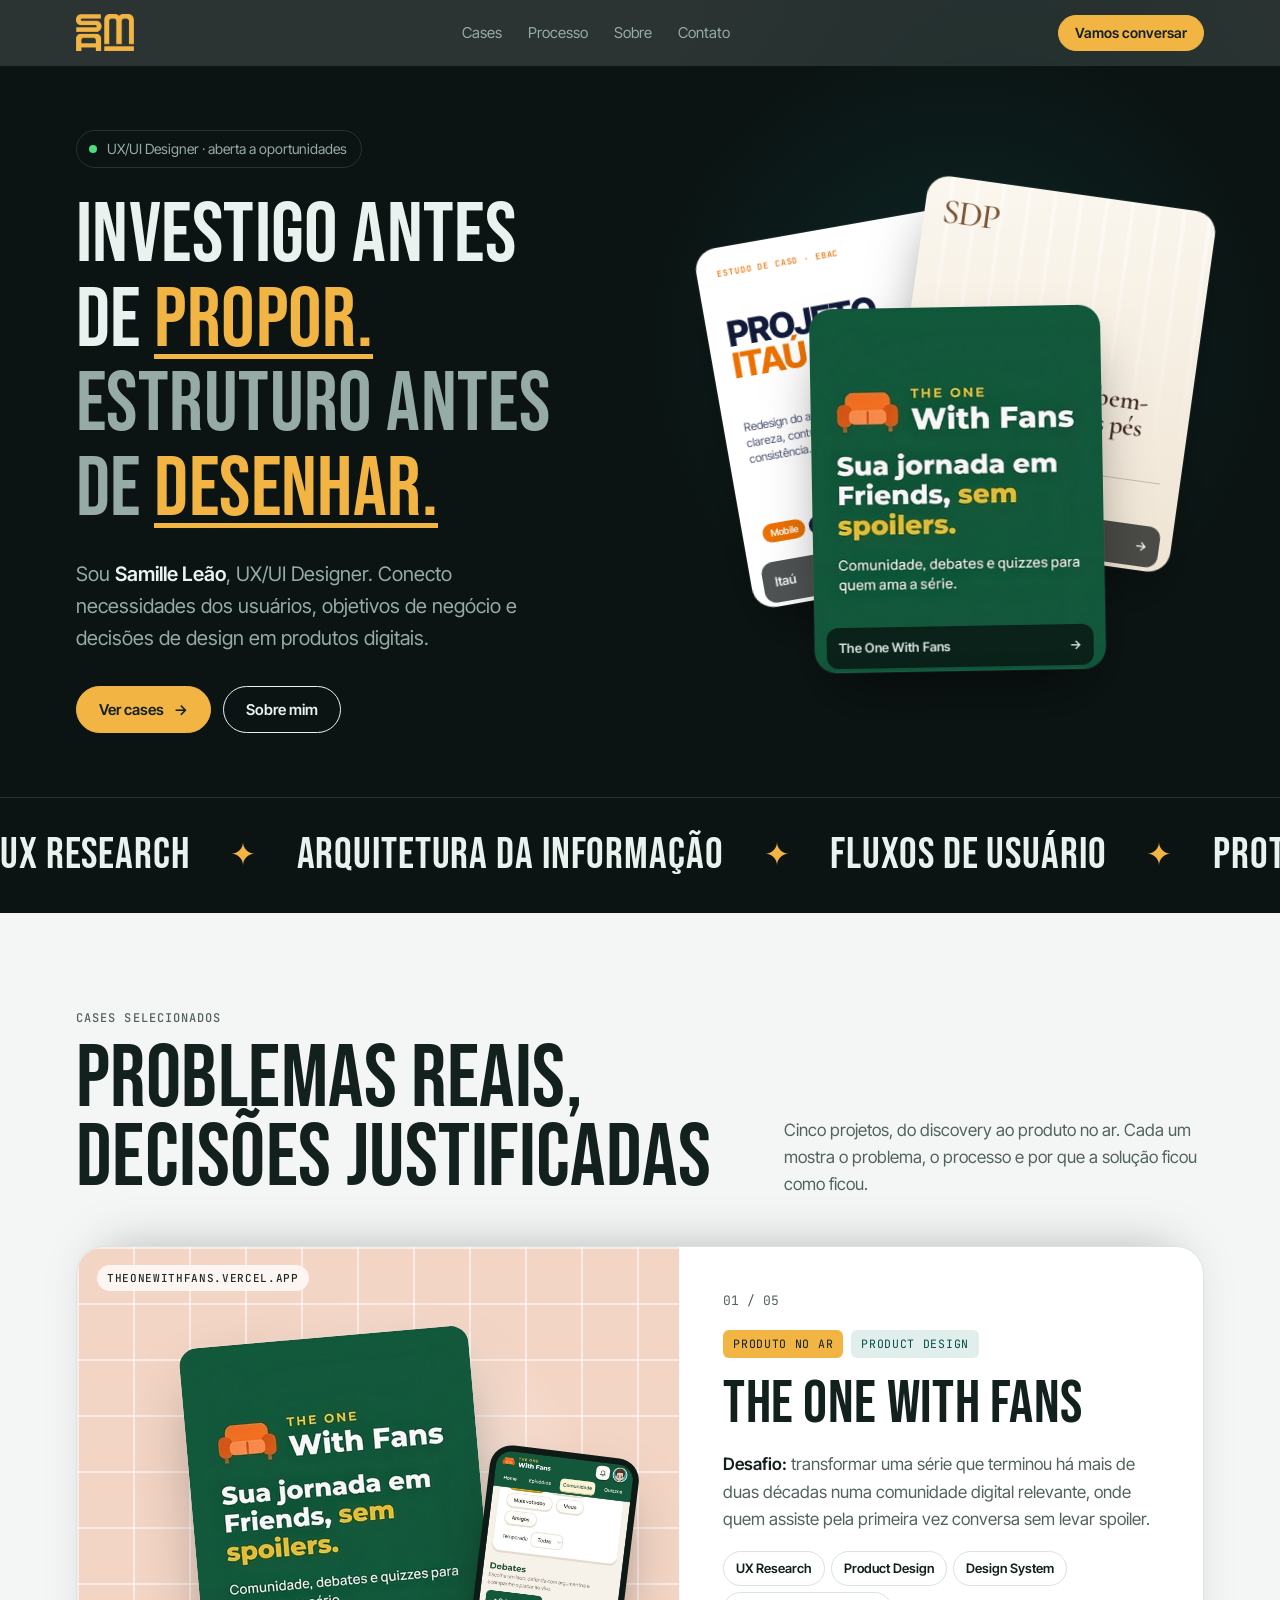
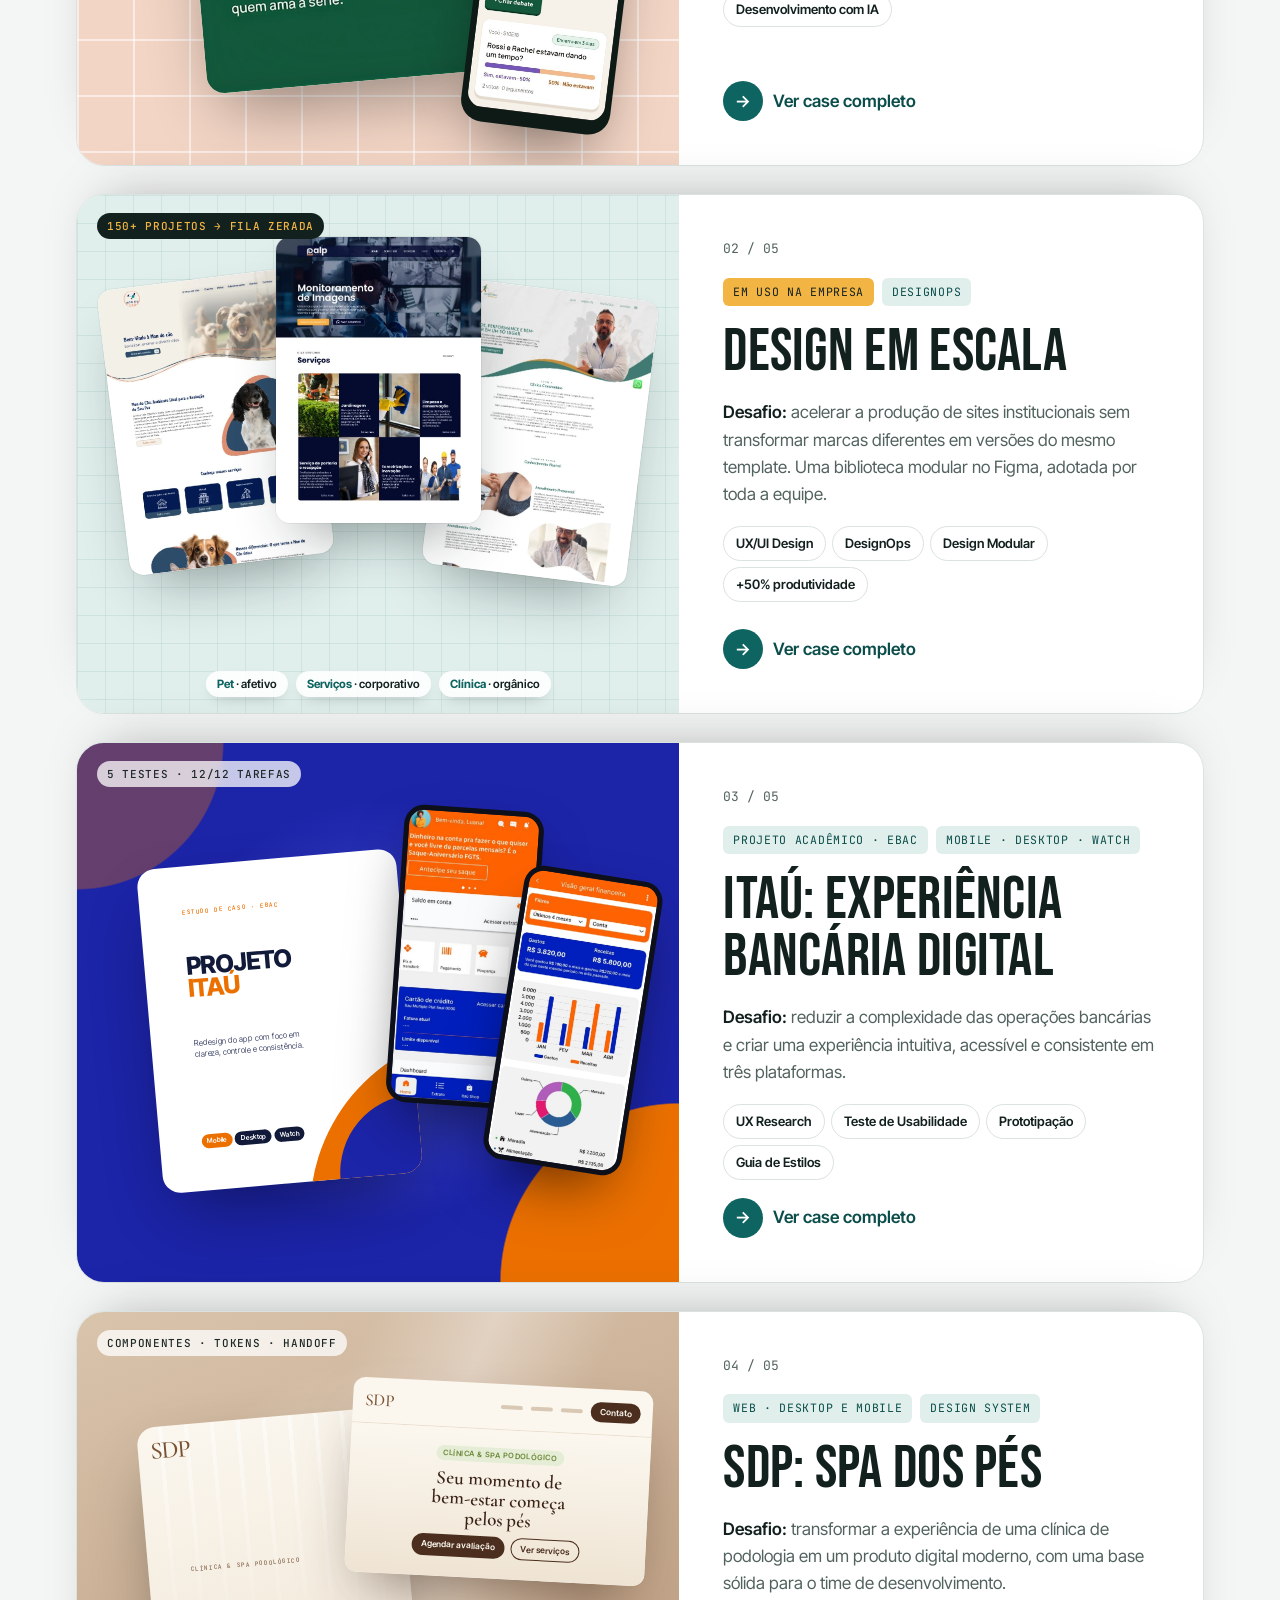
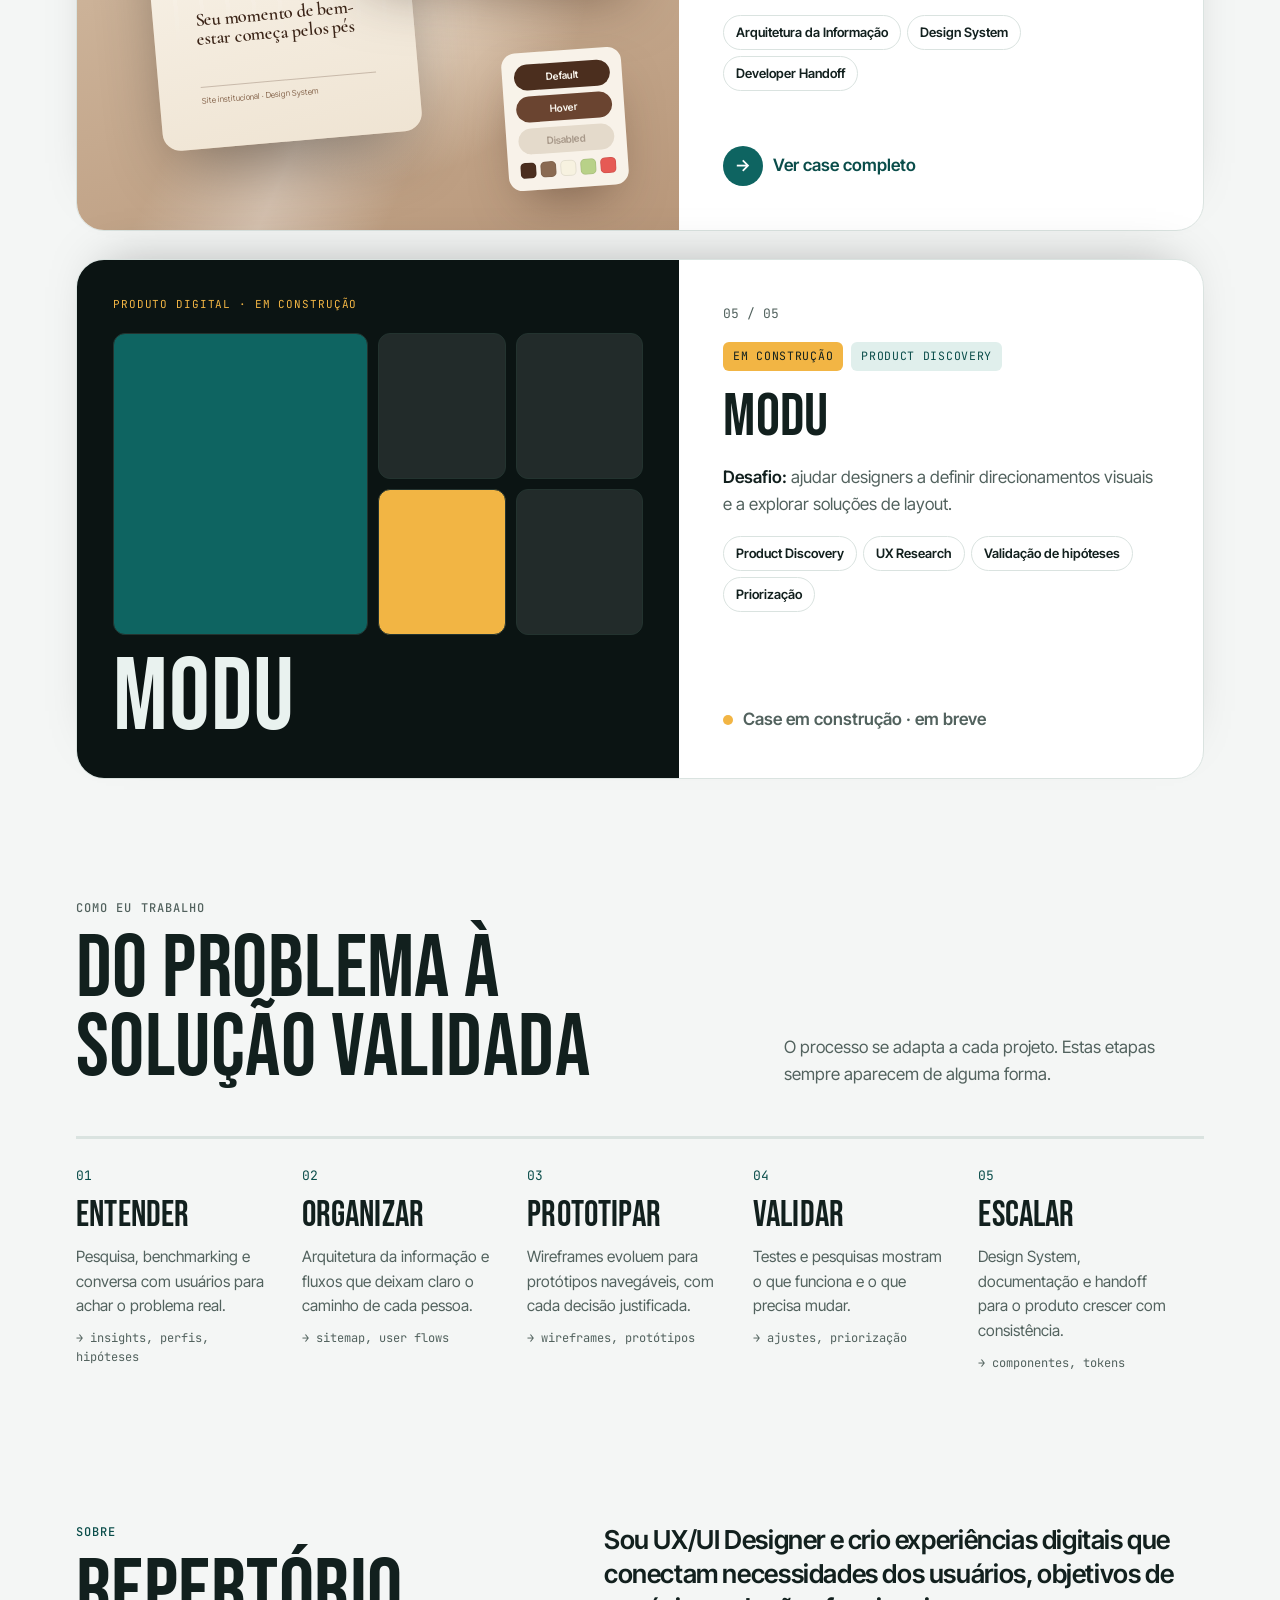
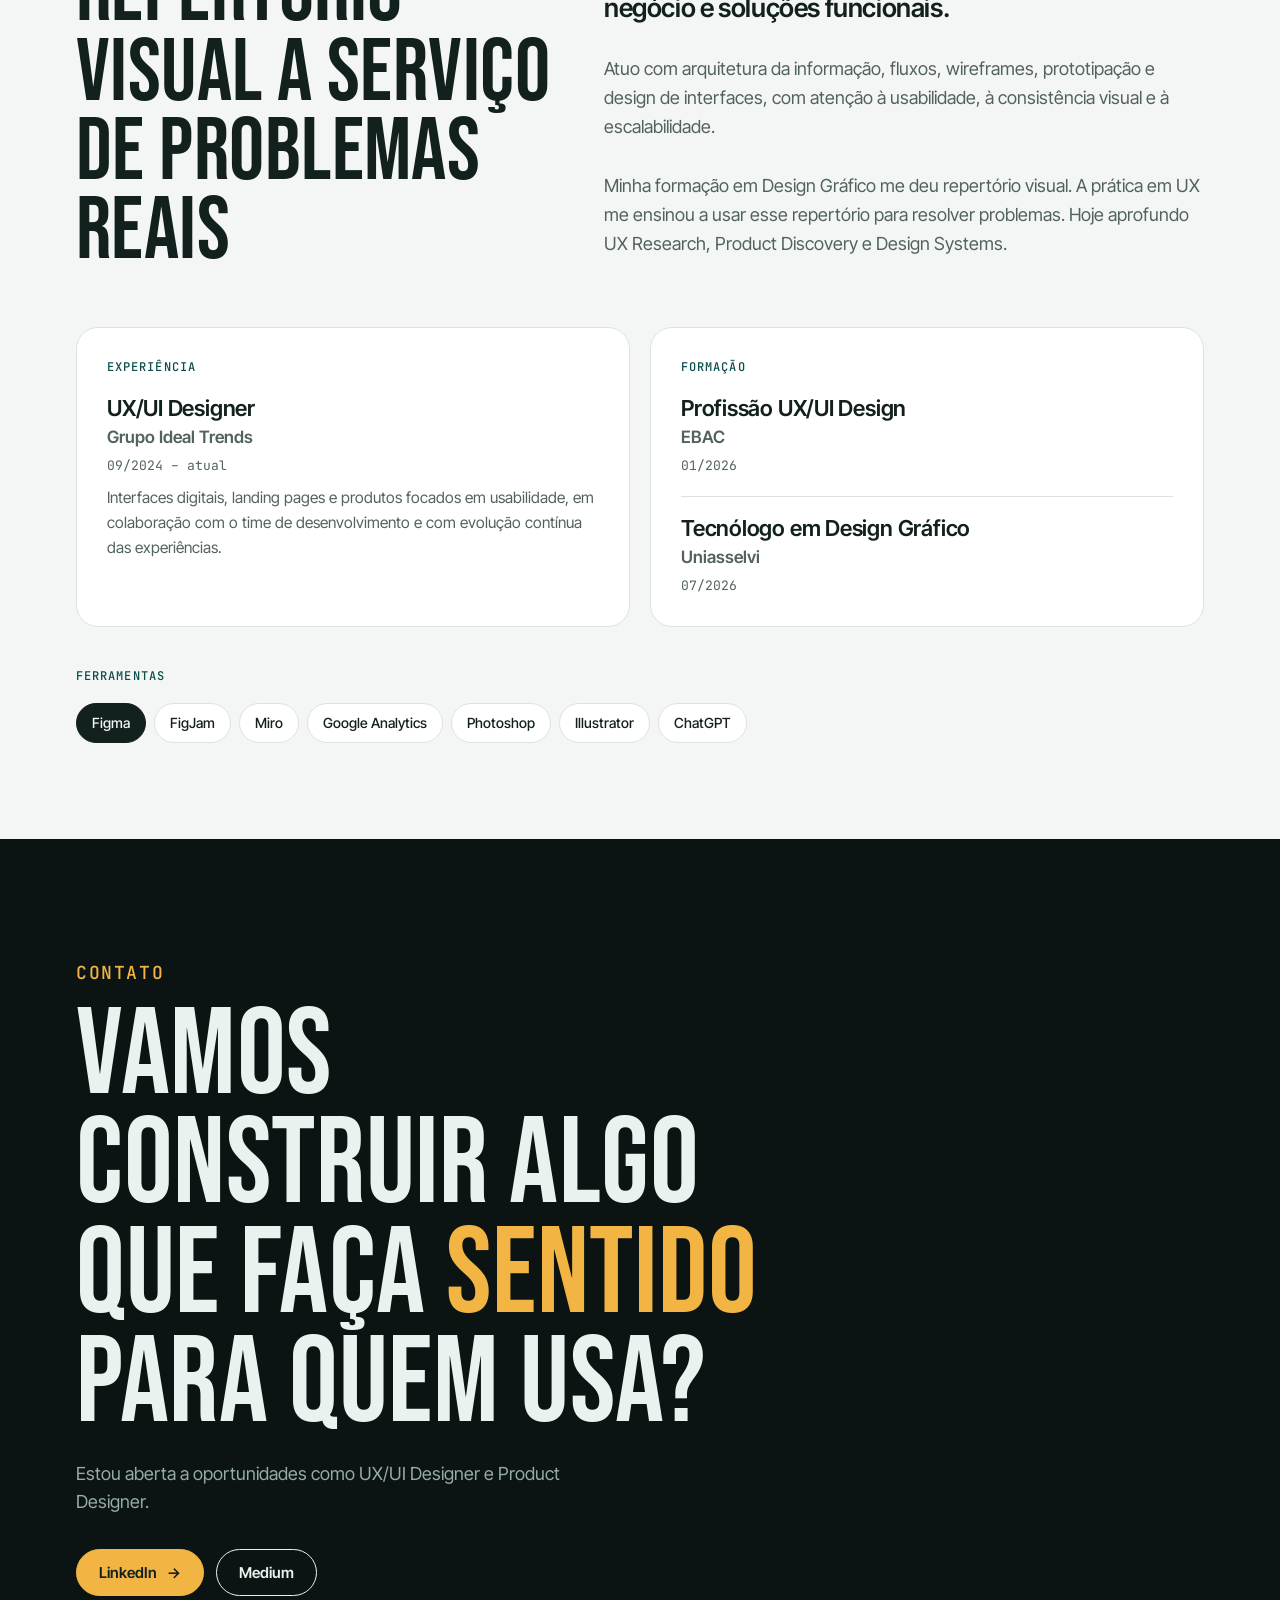
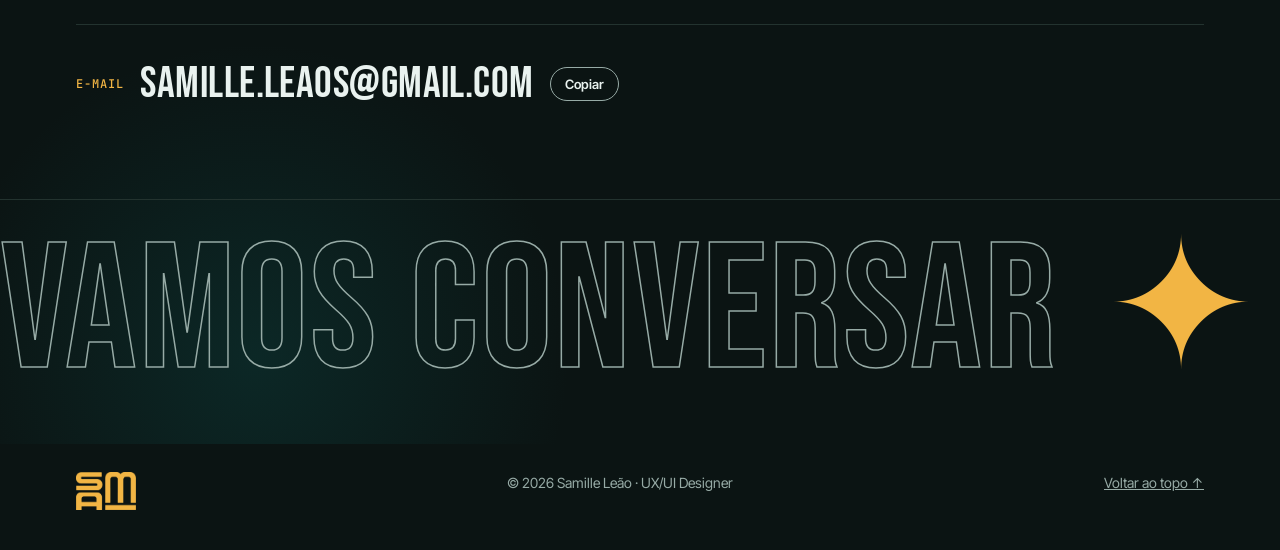
==== commit 8fca9f30: "Add files via upload" ====
--- a/index.html
+++ b/index.html
@@ -80,7 +80,7 @@
           <p class="label">Cases selecionados</p>
           <h2 style="margin-top:12px">Problemas reais,<br>decisões justificadas</h2>
         </div>
-        <p>Quatro projetos, do discovery ao produto no ar. Cada um mostra o problema, o processo e por que a solução ficou como ficou.</p>
+        <p>Cinco projetos, do discovery ao produto no ar. Cada um mostra o problema, o processo e por que a solução ficou como ficou.</p>
       </div>
 
       <div class="stack">
@@ -91,11 +91,29 @@
             <span class="cs-tag">theonewithfans.vercel.app</span>
           </div>
           <div class="body">
-            <span class="idx">01 / 04</span>
+            <span class="idx">01 / 05</span>
             <div class="meta"><span class="tag live">Produto no ar</span><span class="tag">Product Design</span></div>
             <h3>The One With Fans</h3>
             <p class="sum"><b>Desafio:</b> transformar uma série que terminou há mais de duas décadas numa comunidade digital relevante, onde quem assiste pela primeira vez conversa sem levar spoiler.</p>
             <div class="chips"><span>UX Research</span><span>Product Design</span><span>Design System</span><span>Desenvolvimento com IA</span></div>
+            <span class="go"><i>→</i>Ver case completo</span>
+          </div>
+        </a>
+
+        <a class="card" href="cases/design-em-escala.html" data-cursor="Ver case">
+          <div class="media ms" role="img" aria-label="Três sites montados com a mesma estrutura modular e identidades visuais diferentes">
+            <span class="ms-tag">150+ projetos → fila zerada</span>
+            <span class="ms-site ms-real ms-v1"><img src="img/escala-mondocao.jpg" alt="Site Mon do Cão" loading="lazy"></span>
+        <span class="ms-site ms-real ms-v2"><img src="img/escala-dalp.jpg" alt="Site Dalp Serviços" loading="lazy"></span>
+        <span class="ms-site ms-real ms-v3"><img src="img/escala-constantino.jpg" alt="Site Clínica Constantino" loading="lazy"></span>
+        <span class="ms-cap"><span><b>Pet</b> · afetivo</span><span><b>Serviços</b> · corporativo</span><span><b>Clínica</b> · orgânico</span></span>
+          </div>
+          <div class="body">
+            <span class="idx">02 / 05</span>
+            <div class="meta"><span class="tag live">Em uso na empresa</span><span class="tag">DesignOps</span></div>
+            <h3>Design em escala</h3>
+            <p class="sum"><b>Desafio:</b> acelerar a produção de sites institucionais sem transformar marcas diferentes em versões do mesmo template. Uma biblioteca modular no Figma, adotada por toda a equipe.</p>
+            <div class="chips"><span>UX/UI Design</span><span>DesignOps</span><span>Design Modular</span><span>+50% produtividade</span></div>
             <span class="go"><i>→</i>Ver case completo</span>
           </div>
         </a>
@@ -113,7 +131,7 @@
             <span class="cs-tag">5 testes · 12/12 tarefas</span>
           </div>
           <div class="body">
-            <span class="idx">02 / 04</span>
+            <span class="idx">03 / 05</span>
             <div class="meta"><span class="tag">Projeto acadêmico · EBAC</span><span class="tag">Mobile · Desktop · Watch</span></div>
             <h3>Itaú: experiência bancária digital</h3>
             <p class="sum"><b>Desafio:</b> reduzir a complexidade das operações bancárias e criar uma experiência intuitiva, acessível e consistente em três plataformas.</p>
@@ -141,7 +159,7 @@
             <span class="cs-tag">Componentes · tokens · handoff</span>
           </div>
           <div class="body">
-            <span class="idx">03 / 04</span>
+            <span class="idx">04 / 05</span>
             <div class="meta"><span class="tag">Web · Desktop e mobile</span><span class="tag">Design System</span></div>
             <h3>SDP: Spa dos Pés</h3>
             <p class="sum"><b>Desafio:</b> transformar a experiência de uma clínica de podologia em um produto digital moderno, com uma base sólida para o time de desenvolvimento.</p>
@@ -158,7 +176,7 @@
             </span>
           </div>
           <div class="body">
-            <span class="idx">04 / 04</span>
+            <span class="idx">05 / 05</span>
             <div class="meta"><span class="tag live">Em construção</span><span class="tag">Product Discovery</span></div>
             <h3>Modu</h3>
             <p class="sum"><b>Desafio:</b> ajudar designers a definir direcionamentos visuais e a explorar soluções de layout.</p>
--- a/css/site.css
+++ b/css/site.css
@@ -781,3 +781,219 @@
 .mail a:hover{color:var(--hi)}
 .mail .copy{font:600 13px var(--font-body);padding:8px 14px;border-radius:999px;border:1.5px solid var(--stage-muted);background:transparent;color:var(--stage-fg);cursor:pointer}
 .mail .copy:hover{border-color:var(--hi);color:var(--hi)}
+
+/* ---------- Capas responsivas: o texto escala com o tamanho do card ---------- */
+.tc{container-type:inline-size;padding:7cqw;gap:3cqw}
+.tc{padding:7%}
+@supports (width:1cqw){
+  .tc > *{}
+  .tc-k{font-size:3.4cqw}
+  .tc-d{font-size:4.6cqw}
+  .tc-itau .tc-t,.fan a .tc-itau .tc-t{font-size:14cqw}
+  .tc-plat i{font-size:3.8cqw;padding:1.6cqw 3cqw}
+  .tc-plat{gap:1.6cqw}
+  .tc-sdp .tc-t{font-size:10.5cqw}
+  .tc-logo{font-size:14cqw;top:7cqw;left:7cqw}
+}
+.tc > *{min-width:0}
+.tc-t{overflow-wrap:anywhere}
+/* no leque: espaço para a etiqueta inferior */
+.fan a .tc-plat{margin-bottom:0}
+.fan a .tc{padding-bottom:64px}
+.fan a .tc-sdp{padding-bottom:64px}
+
+/* ---------- Toque: sem efeito de "card levantado" ---------- */
+@media (hover:none){
+  .fan .c2:hover{transform:rotate(-10deg)}
+  .fan .c3:hover{transform:rotate(8deg)}
+  .fan .c4:hover{transform:rotate(-1deg)}
+  .fan a:hover{box-shadow:0 30px 60px -20px rgba(0,0,0,.6),0 0 0 1px rgba(255,255,255,.06)}
+  .fan a:hover img{transform:none}
+  .card:hover .media.cs img.cs-main{transform:rotate(-5deg) translateX(-14%)}
+  .card:hover .media.cs .tc.cs-main{transform:rotate(-5deg) translateX(-38%)}
+  .card:hover .cs-side,.card:hover .dev-a,.card:hover .dev-b,.card:hover .site,.card:hover .comps{transform:none}
+}
+
+/* ---------- Capas da lista no celular ---------- */
+@media (max-width:640px){
+  .card .media.cs{min-height:330px}
+  .card .media.cs .tc.cs-main,.card:hover .media.cs .tc.cs-main{width:50%;transform:rotate(-4deg) translateX(-44%)}
+  .card .media.cs img.cs-main,.card:hover .media.cs img.cs-main{width:52%;transform:rotate(-4deg) translateX(-30%)}
+  .site,.card:hover .site{width:50%;right:4%;top:auto;bottom:10%;transform:rotate(3deg)}
+  .site-hero strong{font-size:15px}
+  .site-hero{padding:12px 10px 14px}
+  .site-nav i{display:none}
+  .dev,.card:hover .dev-a,.card:hover .dev-b{width:27%}
+  .dev-a{right:22%;top:16%}
+  .dev-b{right:4%;top:26%}
+  .cs-phone{width:30%;right:6%}
+}
+
+/* ---------- Design em escala: capa modular ---------- */
+.ms{position:relative;overflow:hidden;background:radial-gradient(circle at 50% 40%,#FFFFFF,#E4E9E7 70%);isolation:isolate}
+.ms::before{content:"";position:absolute;inset:0;z-index:-1;background:linear-gradient(rgba(14,100,97,.08) 1px,transparent 1px) 0 0/28px 28px,linear-gradient(90deg,rgba(14,100,97,.08) 1px,transparent 1px) 0 0/28px 28px}
+.card .media.ms{min-height:440px;display:block}
+.ms-tag{position:absolute;left:20px;top:18px;z-index:5;font:500 11px var(--font-mono);letter-spacing:.06em;text-transform:uppercase;padding:6px 10px;border-radius:999px;background:#12201E;color:#F2B544}
+.ms-site{position:absolute;width:34%;aspect-ratio:3/4.2;border-radius:14px;overflow:hidden;display:flex;flex-direction:column;gap:3.5%;padding:3.5%;background:var(--sb);box-shadow:0 30px 60px -24px rgba(18,32,30,.45),0 0 0 1px rgba(0,0,0,.05);transition:transform .9s var(--ease)}
+.ms-site > i{display:block;flex:none;border-radius:var(--sr);animation:snap .8s var(--ease) both}
+.ms-site .n{height:6%;background:linear-gradient(90deg,var(--sa) 0 14%,transparent 14% 52%,var(--sl) 52% 64%,transparent 64% 68%,var(--sl) 68% 80%,transparent 80% 84%,var(--sl) 84% 96%,transparent 96%);border-radius:3px}
+.ms-site .h{height:30%;background:var(--sh)}
+.ms-site .r{height:17%;background:linear-gradient(90deg,var(--sc) 0 31%,transparent 31% 34.5%,var(--sc) 34.5% 65.5%,transparent 65.5% 69%,var(--sc) 69%)}
+.ms-site .s{height:17%;background:linear-gradient(90deg,var(--sa) 0 44%,transparent 44% 52%,var(--sl) 52% 100%);background-size:100% 100%}
+.ms-site .f{margin-top:auto;height:7%;background:var(--sf);border-radius:3px}
+.ms-site > i:nth-child(2){animation-delay:.15s}.ms-site > i:nth-child(3){animation-delay:.3s}.ms-site > i:nth-child(4){animation-delay:.45s}.ms-site > i:nth-child(5){animation-delay:.6s}
+@keyframes snap{from{opacity:0;transform:translateY(18px) scale(.96)}}
+.ms-v1{--sb:#FFF6EA;--sa:#F28C38;--sl:#F3D9BE;--sh:radial-gradient(circle at 80% 60%,#F28C38 0 28%,transparent 29%),#FCE3C9;--sc:#FFFFFF;--sf:#5B3A21;--sr:22px;left:6%;top:16%;transform:rotate(-7deg)}
+.ms-v2{--sb:#F4F4F2;--sa:#1F2A37;--sl:#D3D6DA;--sh:linear-gradient(90deg,#1F2A37 0 55%,#9AA3AD 55%);--sc:#E3E5E8;--sf:#1F2A37;--sr:2px;left:33%;top:8%;z-index:2}
+.ms-v3{--sb:#F6F0FC;--sa:#6B3FA0;--sl:#DCCDEE;--sh:linear-gradient(160deg,#6B3FA0,#B27BDB);--sc:#FFFFFF;--sf:#3B2159;--sr:10px;right:6%;top:18%;transform:rotate(7deg)}
+.card:hover .ms-v1{transform:rotate(-4deg) translateY(-8px)}
+.card:hover .ms-v3{transform:rotate(4deg) translateY(-8px)}
+.card:hover .ms-v2{transform:translateY(-12px)}
+.ms-cap{position:absolute;left:0;right:0;bottom:16px;display:flex;justify-content:center;gap:8px;flex-wrap:wrap;z-index:5}
+.ms-cap span{font:600 11.5px var(--font-body);padding:6px 11px;border-radius:999px;background:rgba(255,255,255,.9);color:#12201E;box-shadow:0 6px 16px -8px rgba(0,0,0,.3)}
+.ms-cap span b{color:#0E6461}
+.cover .ms{border-radius:26px;min-height:480px;animation:dealt 1.1s .2s var(--ease) both}
+@media (max-width:640px){.card .media.ms,.cover .ms{min-height:340px}.ms-site{width:40%}.ms-v1{left:2%}.ms-v2{left:30%}.ms-v3{right:2%}.ms-tag{display:none}}
+@media (hover:none){.card:hover .ms-v1{transform:rotate(-7deg)}.card:hover .ms-v3{transform:rotate(7deg)}.card:hover .ms-v2{transform:none}}
+
+/* ---------- Design em escala: diagramas ---------- */
+.kpis{display:grid;gap:14px;grid-template-columns:repeat(2,minmax(0,1fr))}
+@media (min-width:900px){.kpis{grid-template-columns:repeat(3,minmax(0,1fr))}}
+.kpi{background:var(--stage);color:var(--stage-fg);border-radius:20px;padding:22px;min-width:0}
+.kpi strong{display:block;font-family:var(--font-display);font-weight:400;font-size:clamp(40px,5vw,62px);line-height:1;color:var(--hi);font-variant-numeric:tabular-nums}
+.kpi span{display:block;margin-top:8px;font-size:14px;color:var(--stage-muted)}
+.chips-lg{display:flex;flex-wrap:wrap;gap:8px}
+.chips-lg span{font-size:14.5px;font-weight:600;padding:9px 14px;border-radius:12px;background:var(--surface);border:1px solid var(--line)}
+.vs{display:grid;gap:14px;grid-template-columns:1fr}
+@media (min-width:820px){.vs{grid-template-columns:1fr 1fr}}
+.vs > div{border-radius:20px;padding:24px;display:grid;gap:10px;align-content:start}
+.vs .no{border:1.5px dashed var(--line);background:var(--surface)}
+.vs .yes{background:var(--accent);color:var(--on-accent)}
+.vs b{font-family:var(--font-mono);font-size:11.5px;letter-spacing:.08em;text-transform:uppercase;font-weight:500;opacity:.8}
+.vs h3{font-size:30px}
+.vs p{font-size:15.5px;opacity:.9}
+/* stakeholders */
+.rings{position:relative;width:min(100%,560px);aspect-ratio:1;margin-inline:auto}
+.rings .ring{position:absolute;border-radius:50%;left:50%;top:50%;translate:-50% -50%}
+.rings .r3{width:100%;height:100%;background:var(--accent-soft);opacity:.55}
+.rings .r2{width:68%;height:68%;background:var(--accent-soft)}
+.rings .r1{width:34%;height:34%;background:var(--accent);display:grid;place-items:center;text-align:center;color:var(--on-accent);font-weight:700;font-size:14px;line-height:1.2;padding:8px}
+.rings .pill{position:absolute;translate:-50% -50%;font-size:13px;font-weight:600;padding:6px 11px;border-radius:999px;background:var(--surface);border:1px solid var(--line);white-space:nowrap}
+.rings .pill.mid{border-color:var(--accent);color:var(--accent-ink)}
+.legend{display:flex;flex-wrap:wrap;gap:16px;justify-content:center;font-size:13.5px;color:var(--muted)}
+.legend i{display:inline-block;width:12px;height:12px;border-radius:50%;margin-right:6px;vertical-align:-1px}
+/* fluxo antes/depois */
+.journey{display:grid;gap:14px}
+.jrow{display:grid;grid-template-columns:1fr;gap:12px;background:var(--surface);border:1px solid var(--line);border-radius:20px;padding:20px}
+@media (min-width:900px){.jrow{grid-template-columns:110px 1fr 120px;align-items:center}}
+.jrow > b{font-family:var(--font-mono);font-size:12px;letter-spacing:.08em;text-transform:uppercase;color:var(--muted);font-weight:500}
+.jsteps{display:flex;flex-wrap:wrap;gap:6px;align-items:center}
+.jsteps span{font-size:13px;font-weight:600;padding:7px 10px;border-radius:10px;background:var(--accent-soft);color:var(--accent-ink)}
+.jsteps span.hot{background:#F6D6D0;color:#8A2A1A}
+.jrow.to .jsteps span.hot{background:var(--hi);color:var(--hi-ink)}
+.jsteps em{font-style:normal;color:var(--muted);font-size:12px}
+.jtime{text-align:left}
+@media (min-width:900px){.jtime{text-align:right}}
+.jtime strong{display:block;font-family:var(--font-display);font-weight:400;font-size:38px;line-height:1}
+.jtime span{font-size:12.5px;color:var(--muted)}
+/* CSD */
+.csd{display:grid;gap:14px;grid-template-columns:1fr}
+@media (min-width:860px){.csd{grid-template-columns:repeat(3,1fr)}}
+.csd > div{border-radius:20px;padding:22px;display:grid;gap:8px;align-content:start}
+.csd h3{font-size:26px;margin-bottom:4px}
+.csd span{font-size:14.5px;padding:8px 11px;border-radius:10px;background:rgba(255,255,255,.65);color:#12201E}
+.csd .c{background:#CFE8E3}.csd .s{background:#FBE4B8}.csd .d{background:#E6DDF4}
+.csd h3{color:#12201E}
+/* arquitetura */
+.arch{display:grid;gap:12px;grid-template-columns:1fr;align-items:stretch}
+@media (min-width:980px){.arch{grid-template-columns:1fr 24px 1fr 24px 1fr 24px 1fr}}
+.arch .lvl{background:var(--surface);border:1px solid var(--line);border-radius:18px;padding:18px;display:grid;gap:10px;align-content:start;min-width:0}
+.arch .lvl b{font-family:var(--font-mono);font-size:11.5px;letter-spacing:.08em;text-transform:uppercase;color:var(--accent-ink);font-weight:500}
+.arch .lvl h3{font-size:24px}
+.arch .lvl p{font-size:14px;color:var(--muted)}
+.arch .lvl.out{background:var(--stage);color:var(--stage-fg);border-color:var(--stage)}
+.arch .lvl.out b{color:var(--hi)}.arch .lvl.out p{color:var(--stage-muted)}
+.arch .arr{display:grid;place-items:center;color:var(--accent);font-size:22px}
+@media (max-width:979px){.arch .arr{transform:rotate(90deg);height:18px}}
+.mini{display:flex;gap:4px;flex-wrap:wrap}
+.mini i{display:block;height:14px;border-radius:4px;background:var(--accent-soft)}
+.mini.msec i{height:22px;width:100%}
+.mini.msec i:nth-child(2){width:48%}.mini.msec i:nth-child(3){width:48%}
+.keep{display:grid;gap:14px;grid-template-columns:1fr}
+@media (min-width:820px){.keep{grid-template-columns:1fr 1fr}}
+.keep > div{border-radius:20px;padding:22px;display:grid;gap:12px;align-content:start}
+.keep .a{background:var(--surface);border:1px solid var(--line)}
+.keep .b{background:var(--hi);color:var(--hi-ink)}
+.keep h3{font-size:26px}
+.keep .tags{display:flex;flex-wrap:wrap;gap:6px}
+.keep .tags span{font-size:13.5px;font-weight:600;padding:6px 11px;border-radius:999px;border:1px solid currentColor}
+.cycle{display:flex;flex-wrap:wrap;gap:8px;align-items:center}
+.cycle span{font-size:13.5px;font-weight:600;padding:8px 12px;border-radius:12px;background:var(--surface);border:1px solid var(--line)}
+.cycle em{font-style:normal;color:var(--accent)}
+.cycle span.loop{background:var(--accent);color:var(--on-accent);border-color:var(--accent)}
+/* gráficos */
+.charts2{display:grid;gap:16px;grid-template-columns:1fr}
+@media (min-width:860px){.charts2{grid-template-columns:1fr 1fr}}
+.vbars{display:grid;grid-template-columns:repeat(var(--n),1fr);gap:18px;align-items:end;height:220px;padding:10px 6px 0;border-bottom:1px solid var(--line)}
+.vbars div{display:grid;gap:6px;justify-items:center;align-self:end;height:100%;align-content:end}
+.vbars i{display:block;width:70%;max-width:90px;height:var(--h);border-radius:10px 10px 0 0;background:var(--accent);transform-origin:bottom}
+.vbars div.old i{background:var(--line)}
+.vbars div.range i{background:linear-gradient(var(--accent) 0 50%,color-mix(in srgb,var(--accent) 35%,transparent) 50%)}
+.vbars strong{font-family:var(--font-display);font-weight:400;font-size:28px;line-height:1}
+.vlabels{display:grid;grid-template-columns:repeat(var(--n),1fr);gap:18px;text-align:center;font-size:13px;color:var(--muted);padding-top:8px}
+@supports (animation-timeline: view()){.vbars i{animation:gy linear both;animation-timeline:view();animation-range:entry 10% cover 40%}@keyframes gy{from{transform:scaleY(0)}}}
+.queue{display:grid;grid-template-columns:1fr;gap:16px;align-items:center;background:var(--stage);color:var(--stage-fg);border-radius:22px;padding:28px}
+@media (min-width:760px){.queue{grid-template-columns:auto 1fr auto}}
+.queue strong{display:block;font-family:var(--font-display);font-weight:400;font-size:clamp(56px,8vw,96px);line-height:.9}
+.queue .end strong{color:var(--hi)}
+.queue small{font-size:13px;color:var(--stage-muted)}
+.queue .track{position:relative;height:10px;border-radius:5px;background:linear-gradient(90deg,#E65A54,var(--hi) 60%,#4ADE80)}
+.queue .track span{position:absolute;left:50%;top:-30px;translate:-50% 0;font:500 12px var(--font-mono);color:var(--stage-muted);white-space:nowrap}
+.verdict{font:600 11.5px var(--font-body);padding:4px 9px;border-radius:999px;white-space:nowrap}
+.verdict.ok{background:#D5EFE0;color:#1D6B43}.verdict.rel{background:var(--accent-soft);color:var(--accent-ink)}.verdict.na{background:#ECE7E1;color:#6E655B}
+.studio{display:grid;gap:18px;grid-template-columns:1fr;align-items:center;border-radius:24px;padding:28px;background:linear-gradient(135deg,var(--accent),#0A3F3D);color:#EAF6F3}
+@media (min-width:860px){.studio{grid-template-columns:1fr 1fr}}
+.studio h3{font-size:34px}
+.studio p{opacity:.88;font-size:15.5px}
+.studio .from{display:grid;gap:8px}
+.studio .from span{padding:10px 14px;border-radius:12px;background:rgba(255,255,255,.12);font-size:14px}
+.studio .from span b{color:var(--hi)}
+@media (min-width:980px){.card:nth-child(5){top:176px}}
+/* correções: barras com altura fixa e arquitetura compacta */
+.vbars{height:240px}
+.vbars div{height:240px;display:flex;flex-direction:column;justify-content:flex-end;align-items:center;gap:8px}
+.vbars i{height:calc(var(--h) * 1.8)!important;min-height:8px;width:70%}
+.arch{align-items:start}
+.arch .lvl{align-content:start;height:100%}
+@media (min-width:980px){.arch{align-items:stretch}.arch .lvl{grid-template-rows:auto auto auto 1fr}}
+.arch .lvl{display:flex!important;flex-direction:column;gap:10px;height:auto}
+.arch .lvl p{margin-top:auto}
+.mini{flex:none}
+.vbars i{height:var(--px)!important}
+.arch .mini{display:flex;flex-wrap:wrap;align-content:flex-start;align-items:flex-start;height:auto}
+.arch .mini i{height:16px!important;flex:none}
+.arch .mini.msec i{height:20px!important}
+.arch .mini{display:grid!important;grid-template-columns:repeat(3,1fr);gap:4px}
+.arch .mini i{width:auto!important}
+.arch .mini.msec{grid-template-columns:1fr 1fr}
+.arch .mini.msec i:first-child{grid-column:1/-1}
+.arch .lvl:nth-of-type(3) .mini.msec i:nth-child(2){grid-column:1/-1}
+.rings .r1{display:flex!important;flex-direction:column;justify-content:center;align-items:center;gap:2px}.rings .r1 br{display:none}
+
+/* Mockups reais na capa modular */
+.ms-real{padding:0!important;background:#fff!important;display:block!important}
+.ms-real img{display:block;width:100%;height:100%;object-fit:cover;object-position:top}
+.card .media.ms .ms-real img{position:static}
+/* Galeria com rolagem no hover */
+.gallery{display:grid;gap:16px;grid-template-columns:1fr}
+@media (min-width:760px){.gallery{grid-template-columns:repeat(3,1fr)}}
+.scrollshot{margin:0;display:grid;gap:10px;min-width:0}
+.scrollshot .frame{position:relative;height:460px;overflow:hidden;border-radius:16px;border:1px solid var(--line);background:#fff;box-shadow:0 24px 60px -30px rgba(0,0,0,.4)}
+.scrollshot img{display:block;width:100%;height:auto;transform:translateY(0);transition:transform 6s cubic-bezier(.45,0,.55,1)}
+.scrollshot:hover img,.scrollshot:focus-within img{transform:translateY(calc(-100% + 460px))}
+.scrollshot figcaption{font-size:13.5px;color:var(--muted)}
+.scrollshot figcaption b{color:var(--ink)}
+.scrollshot .hint{position:absolute;left:50%;bottom:12px;translate:-50% 0;font:600 11.5px var(--font-body);padding:6px 11px;border-radius:999px;background:rgba(18,32,30,.82);color:#fff;transition:opacity .3s}
+.scrollshot:hover .hint{opacity:0}
+@media (hover:none){.scrollshot .frame{height:auto;max-height:none}.scrollshot .hint{display:none}.scrollshot .frame{height:520px;overflow-y:auto}}
+.shot figcaption b{color:var(--ink)}
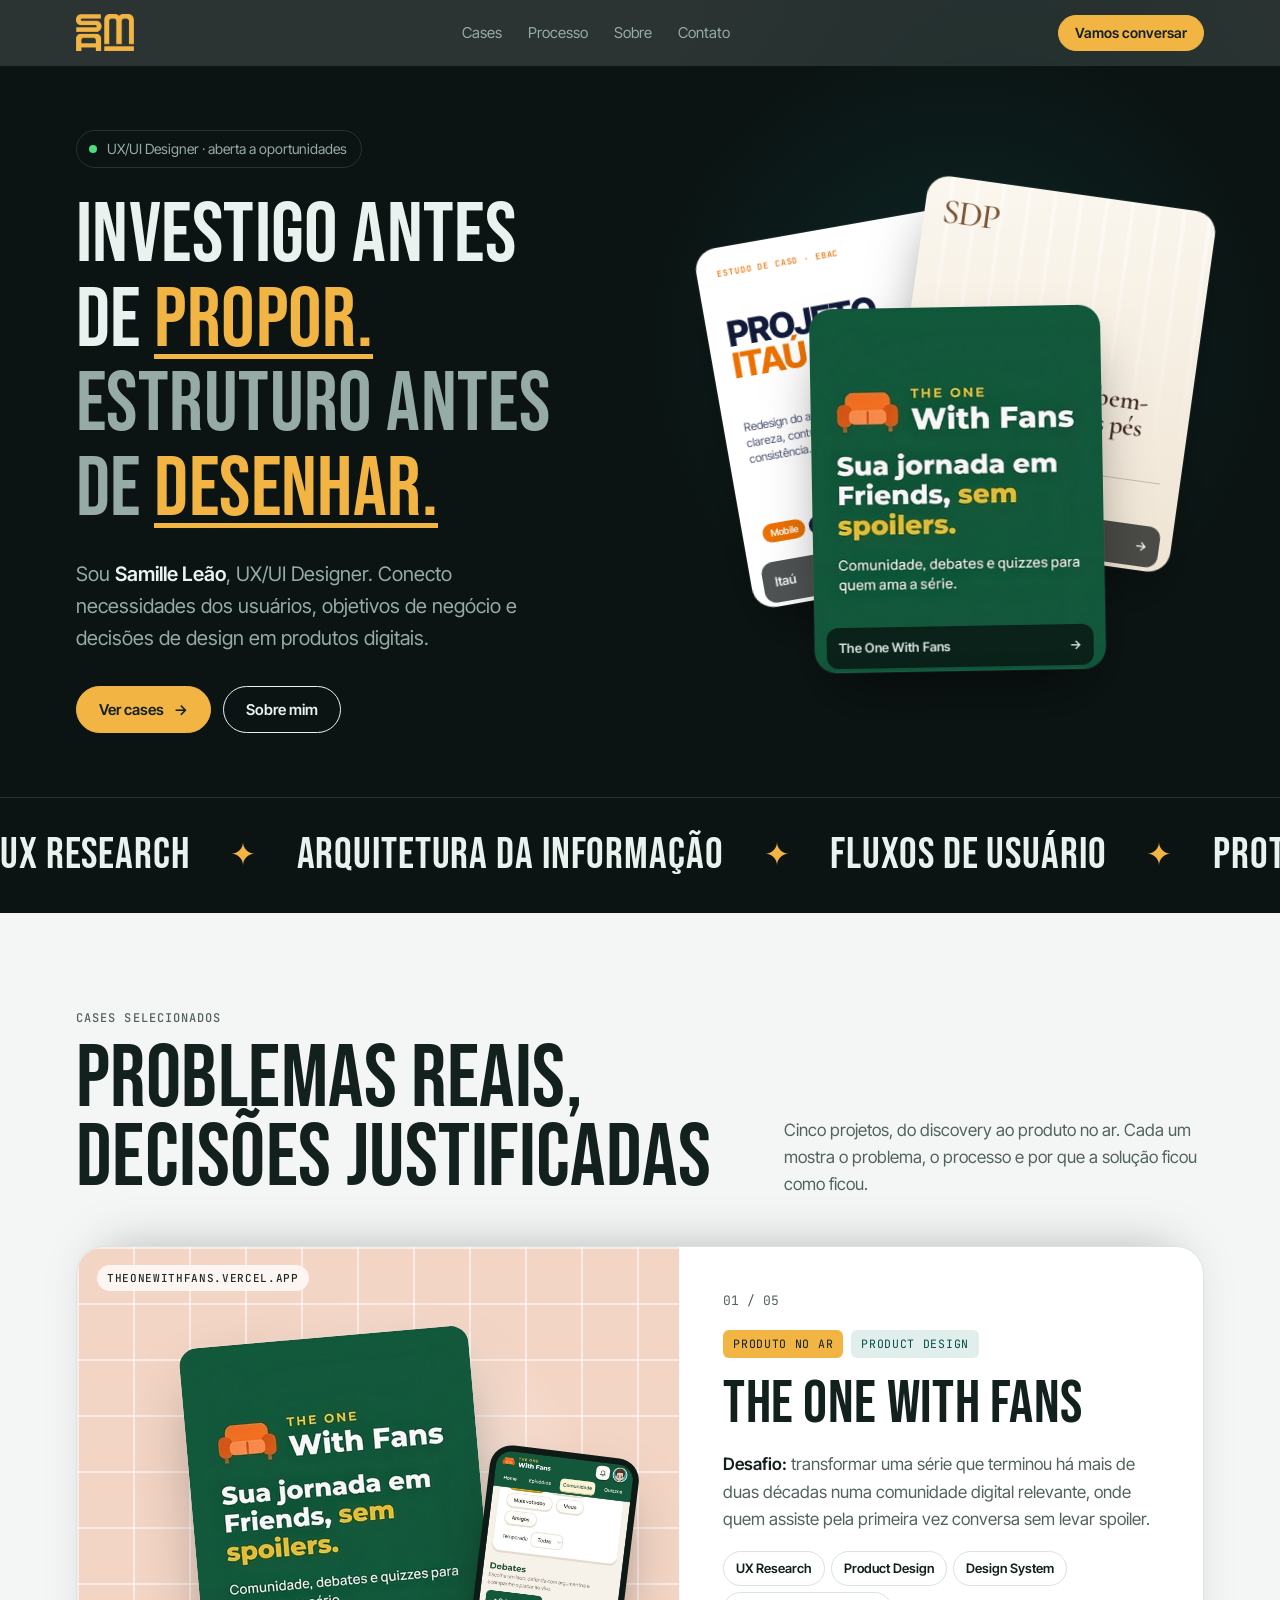
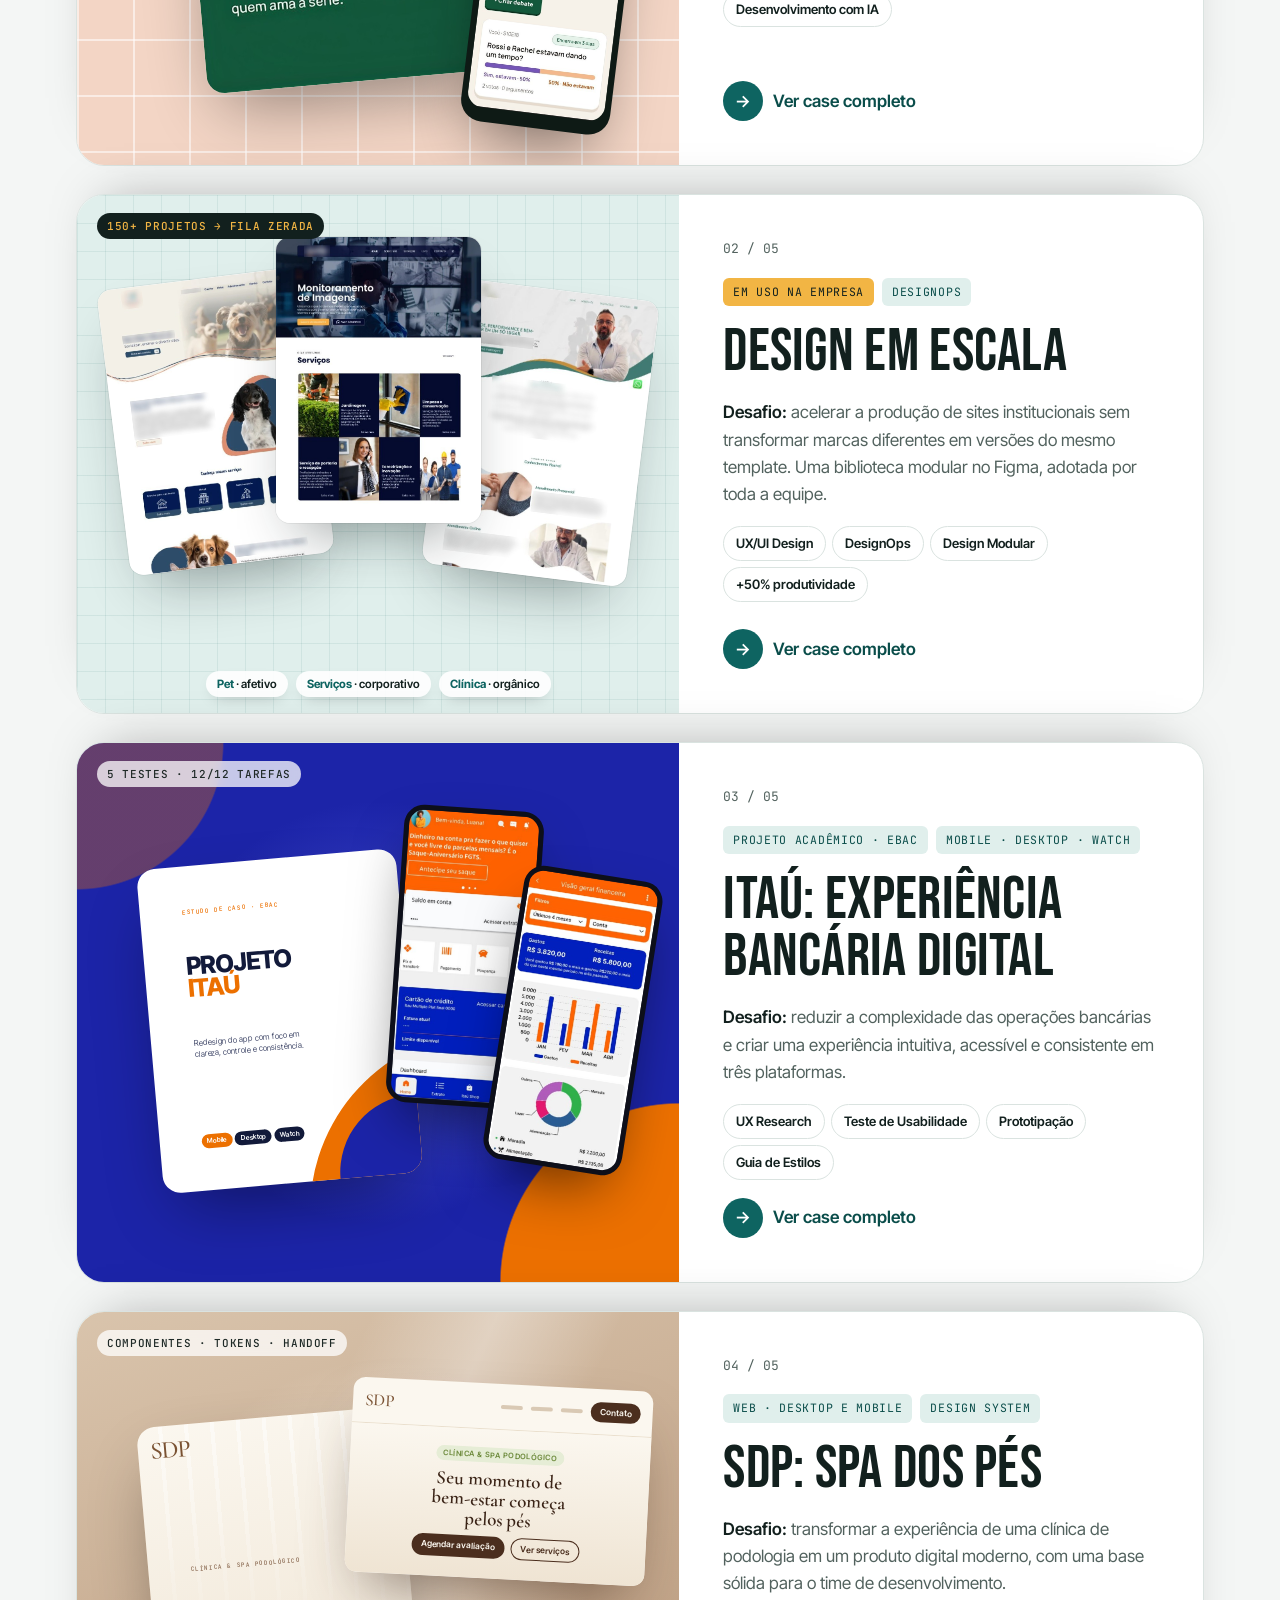
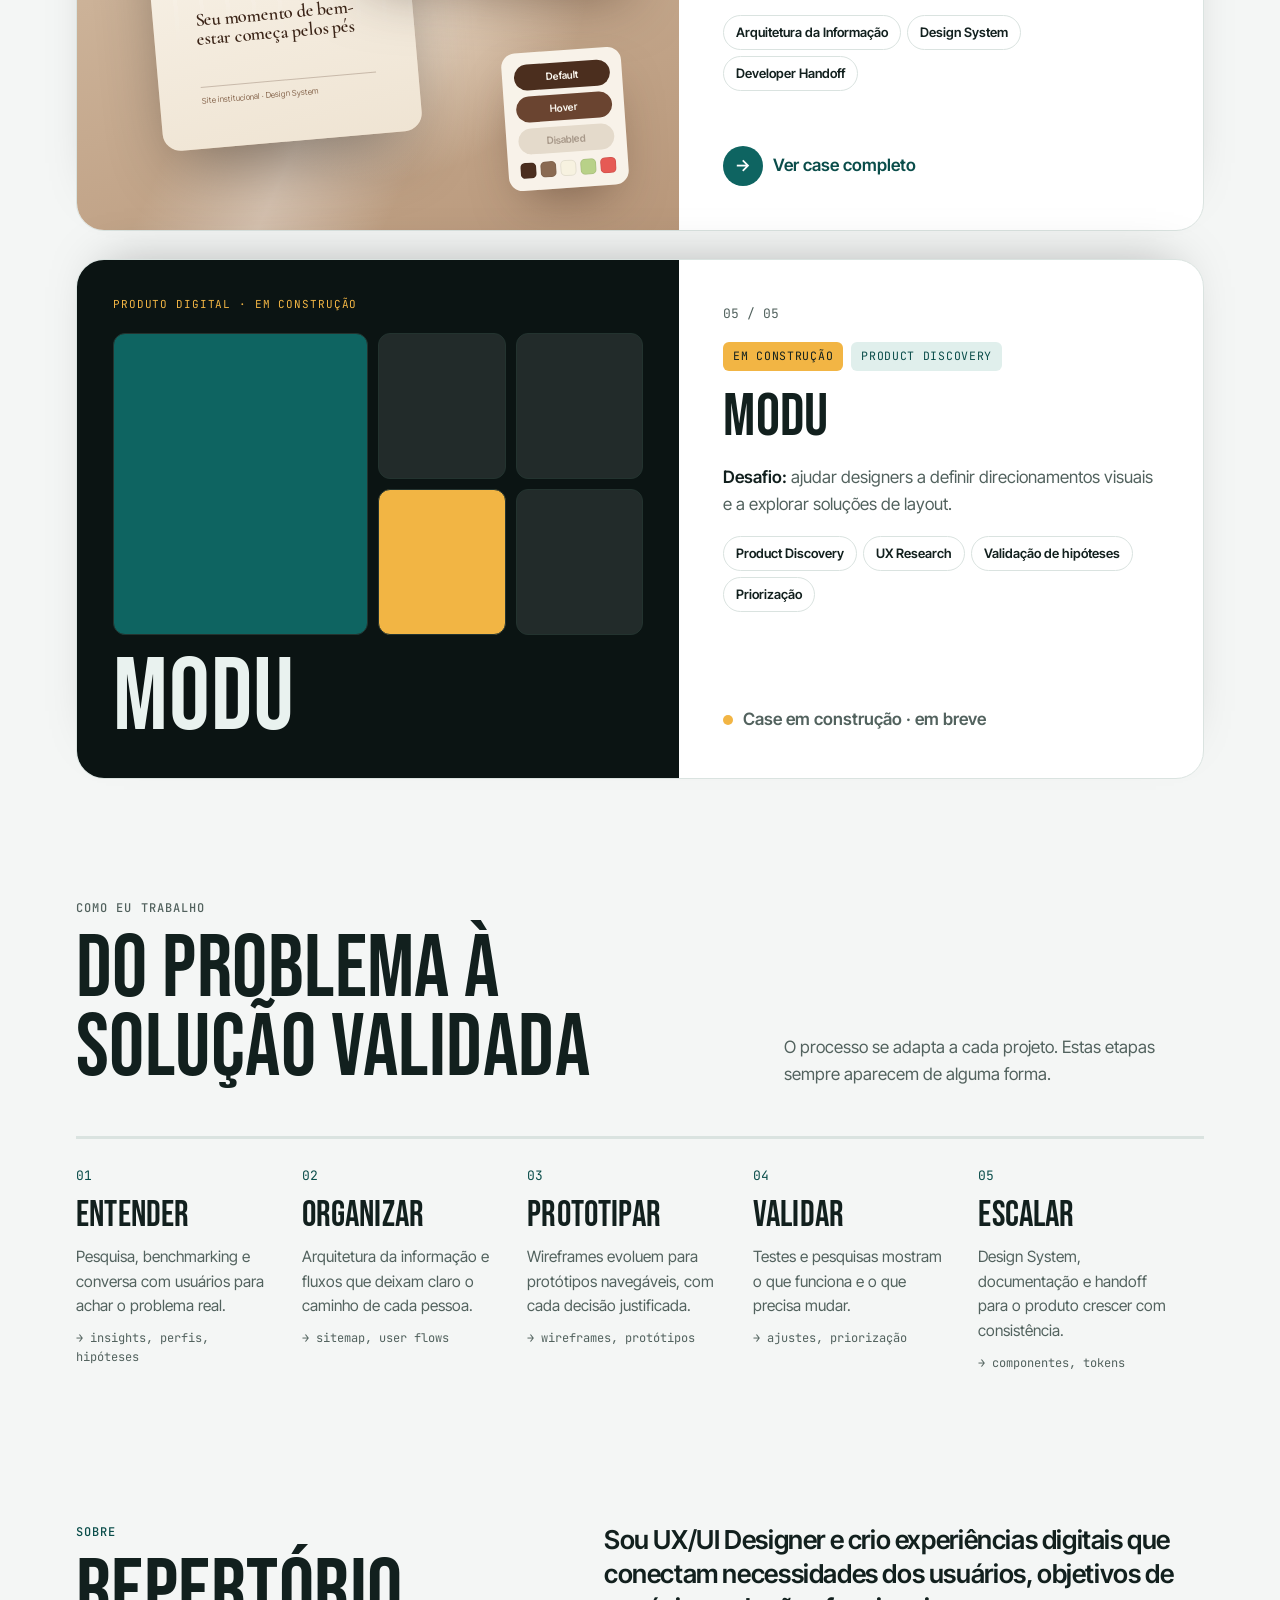
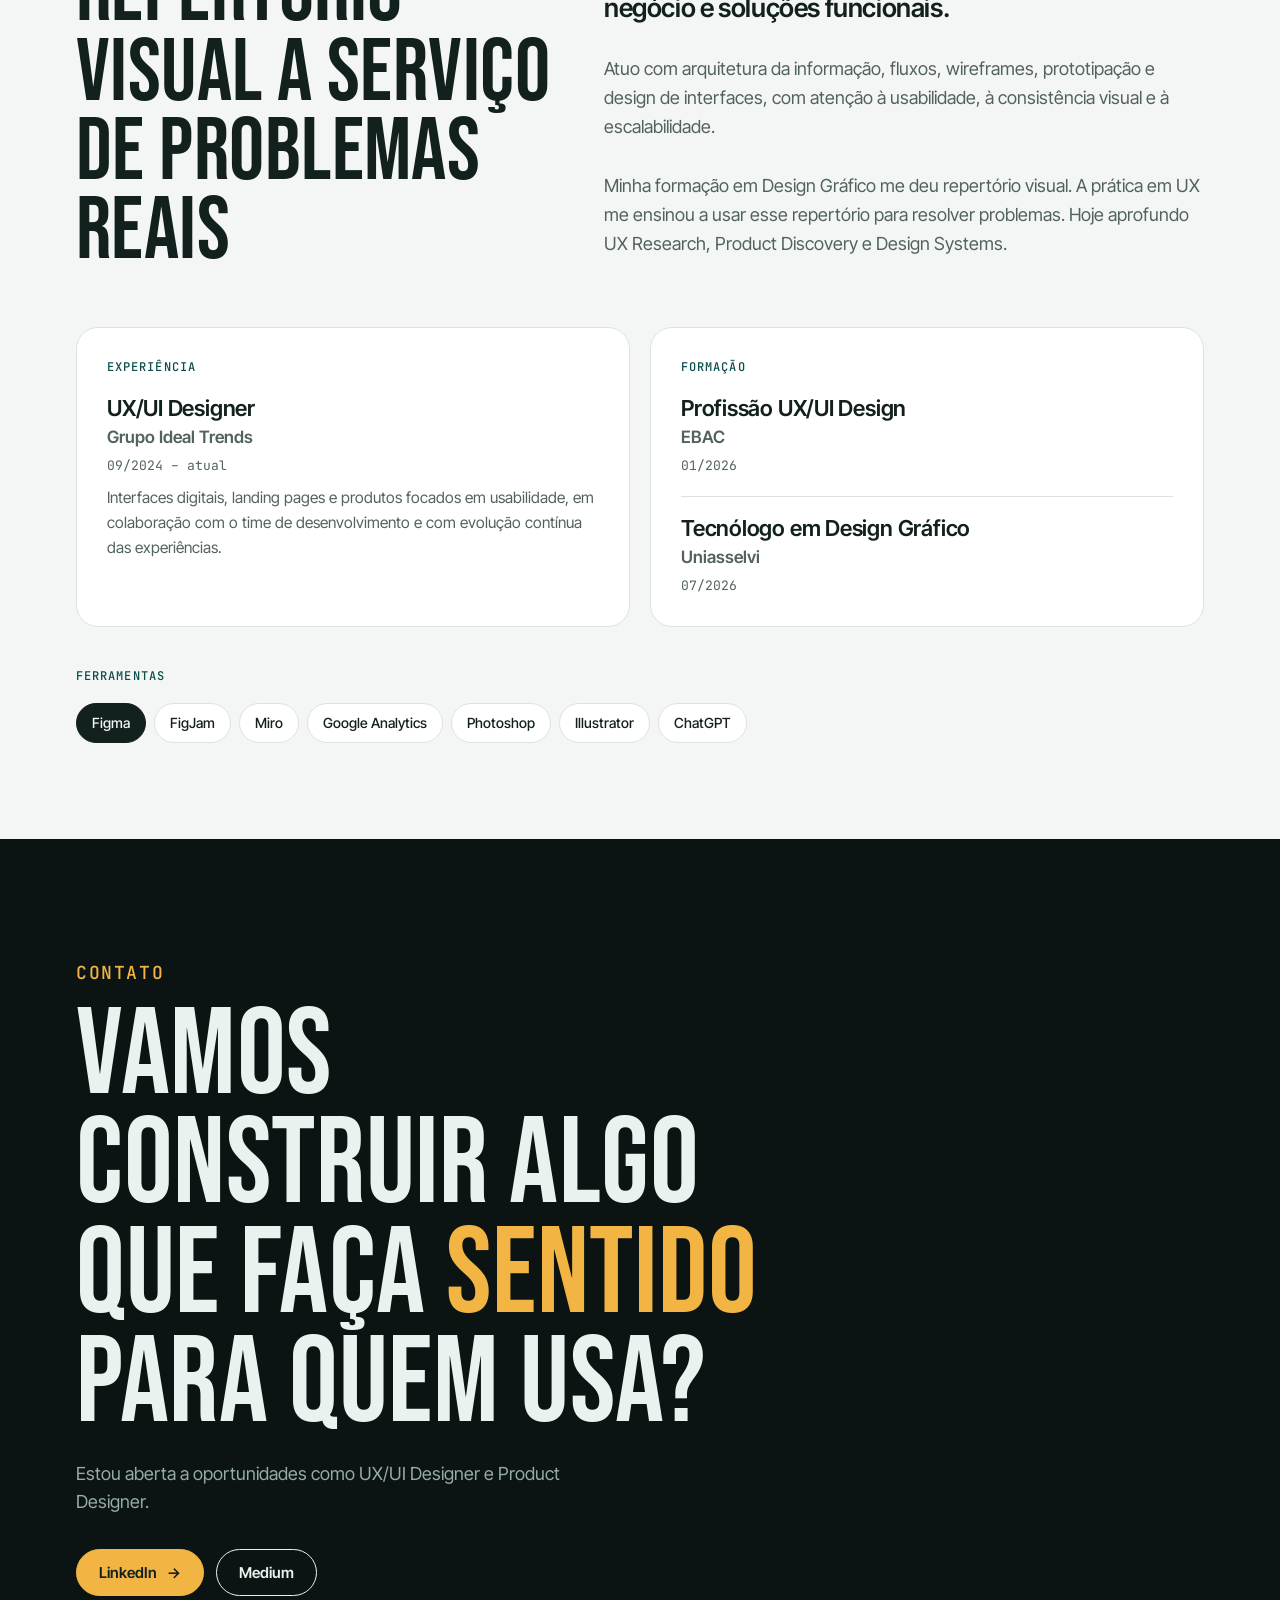
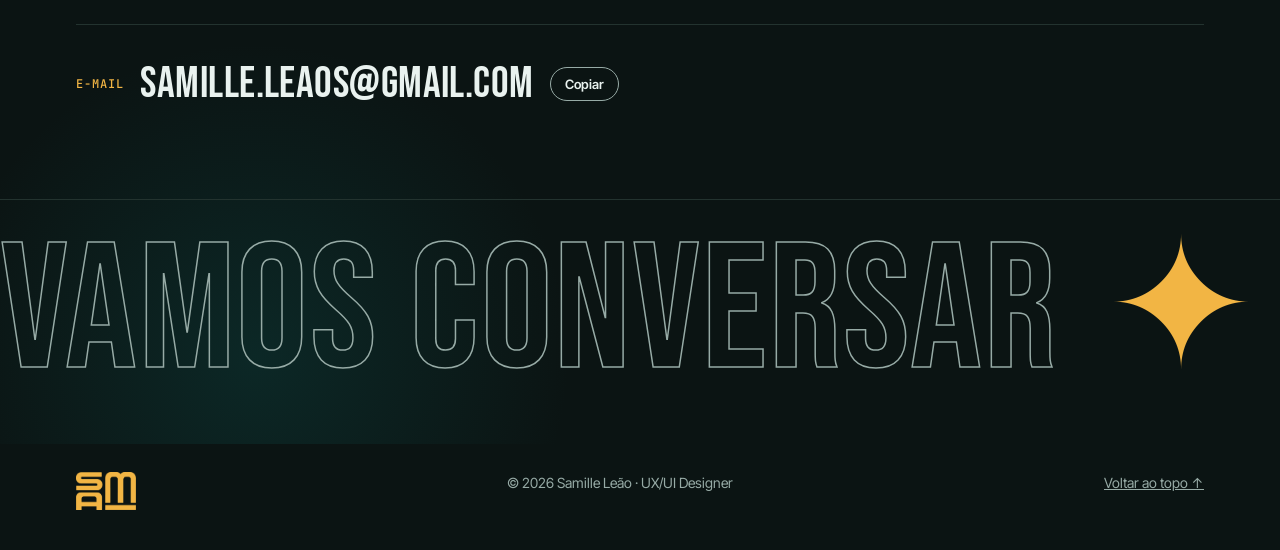
==== commit e0d65df2: "Add files via upload" ====
--- a/index.html
+++ b/index.html
@@ -103,9 +103,9 @@
         <a class="card" href="cases/design-em-escala.html" data-cursor="Ver case">
           <div class="media ms" role="img" aria-label="Três sites montados com a mesma estrutura modular e identidades visuais diferentes">
             <span class="ms-tag">150+ projetos → fila zerada</span>
-            <span class="ms-site ms-real ms-v1"><img src="img/escala-mondocao.jpg" alt="Site Mon do Cão" loading="lazy"></span>
-        <span class="ms-site ms-real ms-v2"><img src="img/escala-dalp.jpg" alt="Site Dalp Serviços" loading="lazy"></span>
-        <span class="ms-site ms-real ms-v3"><img src="img/escala-constantino.jpg" alt="Site Clínica Constantino" loading="lazy"></span>
+            <span class="ms-site ms-real ms-v1"><img src="img/escala-mondocao.jpg" alt="Site de creche e hotel para cães" loading="lazy"></span>
+        <span class="ms-site ms-real ms-v2"><img src="img/escala-dalp.jpg" alt="Site de empresa de serviços terceirizados" loading="lazy"></span>
+        <span class="ms-site ms-real ms-v3"><img src="img/escala-constantino.jpg" alt="Site de clínica de nutrologia" loading="lazy"></span>
         <span class="ms-cap"><span><b>Pet</b> · afetivo</span><span><b>Serviços</b> · corporativo</span><span><b>Clínica</b> · orgânico</span></span>
           </div>
           <div class="body">
--- a/css/site.css
+++ b/css/site.css
@@ -997,3 +997,46 @@
 .scrollshot:hover .hint{opacity:0}
 @media (hover:none){.scrollshot .frame{height:auto;max-height:none}.scrollshot .hint{display:none}.scrollshot .frame{height:520px;overflow-y:auto}}
 .shot figcaption b{color:var(--ink)}
+
+/* ---------- Design em escala v2 ---------- */
+.devj{list-style:none;margin:0;padding:0;display:grid;gap:10px;grid-template-columns:repeat(2,minmax(0,1fr));counter-reset:dj}
+@media (min-width:760px){.devj{grid-template-columns:repeat(5,minmax(0,1fr))}}
+.devj li{counter-increment:dj;background:var(--surface);border:1px solid var(--line);border-radius:14px;padding:14px;display:grid;gap:4px;align-content:start;min-width:0;position:relative}
+.devj li::before{content:counter(dj,decimal-leading-zero);font:500 12px var(--font-mono);color:var(--accent-ink)}
+.devj li b{font-size:15px;line-height:1.25}
+.devj li span{font-size:13px;color:var(--muted);line-height:1.35}
+.devj li.k{background:var(--accent);border-color:var(--accent);color:var(--on-accent)}
+.devj li.k::before,.devj li.k span{color:inherit;opacity:.85}
+.disc{display:grid;gap:14px;grid-template-columns:1fr}
+@media (min-width:860px){.disc{grid-template-columns:1fr 1fr}}
+.disc .col{background:var(--surface);border:1px solid var(--line);border-radius:20px;padding:22px;display:grid;gap:10px;align-content:start}
+.disc .col b{font:500 11.5px var(--font-mono);letter-spacing:.08em;text-transform:uppercase;color:var(--accent-ink)}
+.disc .col h3{font-size:26px}
+.disc .col ul{margin:0;padding-left:18px;display:grid;gap:6px;color:var(--muted);font-size:15px}
+.disc .opp{grid-column:1/-1;display:grid;gap:10px;justify-items:center;text-align:center}
+.disc .opp .arrow2{font-size:26px;color:var(--accent);line-height:1}
+.disc .opp p{max-width:44ch;font-weight:600;font-size:17px}
+.disc .opp .sys{background:var(--stage);color:var(--stage-fg);border-radius:16px;padding:16px 24px;display:grid;gap:4px}
+.disc .opp .sys strong{font-family:var(--font-display);font-weight:400;font-size:30px;letter-spacing:.01em}
+.disc .opp .sys span{font-size:13px;color:var(--hi);font-family:var(--font-mono);letter-spacing:.06em;text-transform:uppercase}
+.alt3{display:grid;gap:14px;grid-template-columns:1fr;align-items:end}
+@media (min-width:820px){.alt3{grid-template-columns:1fr 1.15fr 1fr}}
+.alt3 > div{border-radius:20px;padding:22px;border:1px solid var(--line);background:var(--surface);display:grid;gap:8px}
+.alt3 b{font:500 11.5px var(--font-mono);letter-spacing:.08em;text-transform:uppercase;color:var(--muted)}
+.alt3 h3{font-size:28px}
+.alt3 p{font-size:14.5px;color:var(--muted)}
+.alt3 .pick{background:var(--accent);border-color:var(--accent);color:var(--on-accent);padding:30px 22px;box-shadow:0 30px 60px -30px color-mix(in srgb,var(--accent) 70%,transparent)}
+.alt3 .pick b,.alt3 .pick p{color:inherit;opacity:.85}
+.meter{display:grid;gap:4px;font-size:12.5px}
+.meter i{display:block;height:6px;border-radius:3px;background:var(--line);overflow:hidden}
+.meter i::after{content:"";display:block;height:100%;width:var(--v);background:var(--accent)}
+.alt3 .pick .meter i{background:rgba(255,255,255,.25)}.alt3 .pick .meter i::after{background:var(--hi)}
+.projs{display:grid;gap:10px;grid-template-columns:1fr}
+@media (min-width:760px){.projs{grid-template-columns:1fr 1fr}}
+.projs div{background:var(--surface);border:1px solid var(--line);border-radius:14px;padding:14px 16px;font-size:14.5px;color:var(--muted)}
+.projs div b{display:block;color:var(--ink);font-size:15.5px;margin-bottom:2px}
+.value{display:grid;gap:14px;grid-template-columns:1fr}
+@media (min-width:860px){.value{grid-template-columns:repeat(3,1fr)}}
+.value > div{border-radius:20px;padding:22px;background:var(--surface);border:1px solid var(--line);display:grid;gap:8px;align-content:start}
+.value h3{font-size:24px}
+.value ul{margin:0;padding-left:18px;display:grid;gap:5px;font-size:14.5px;color:var(--muted)}
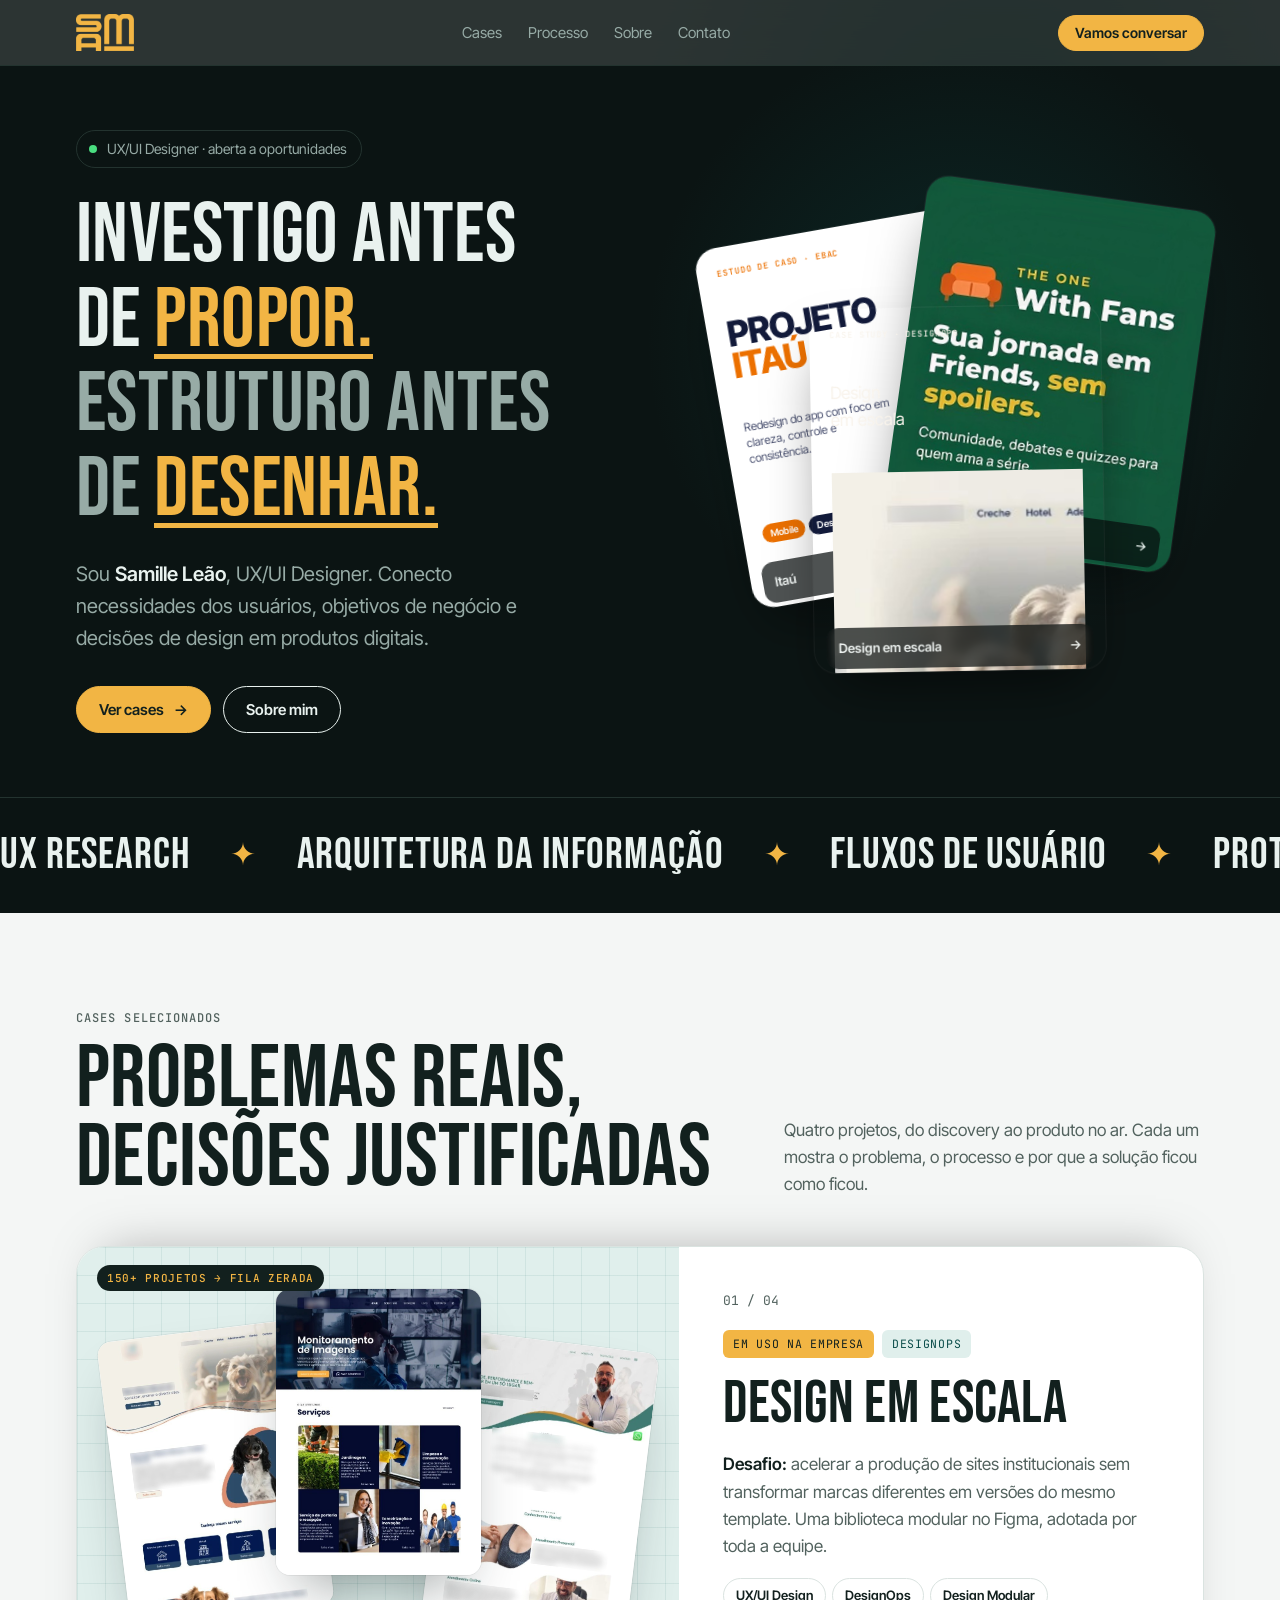
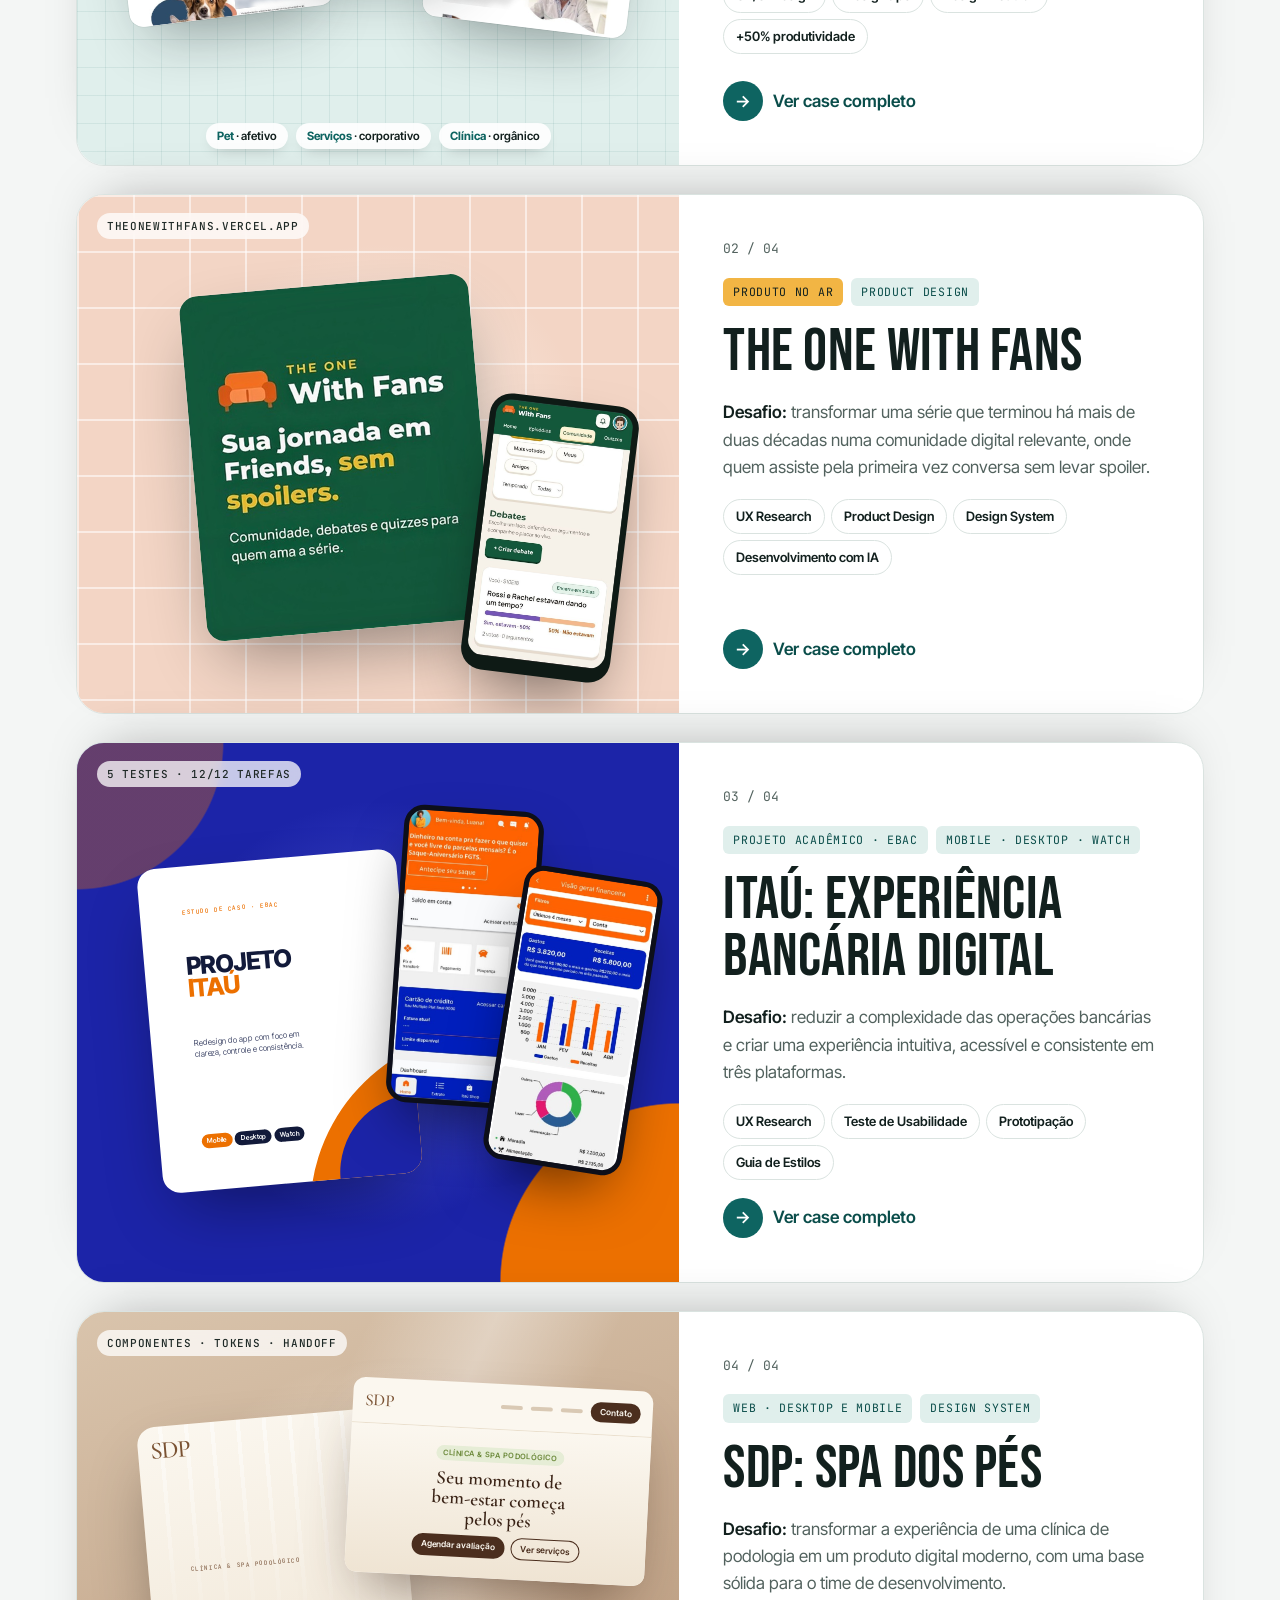
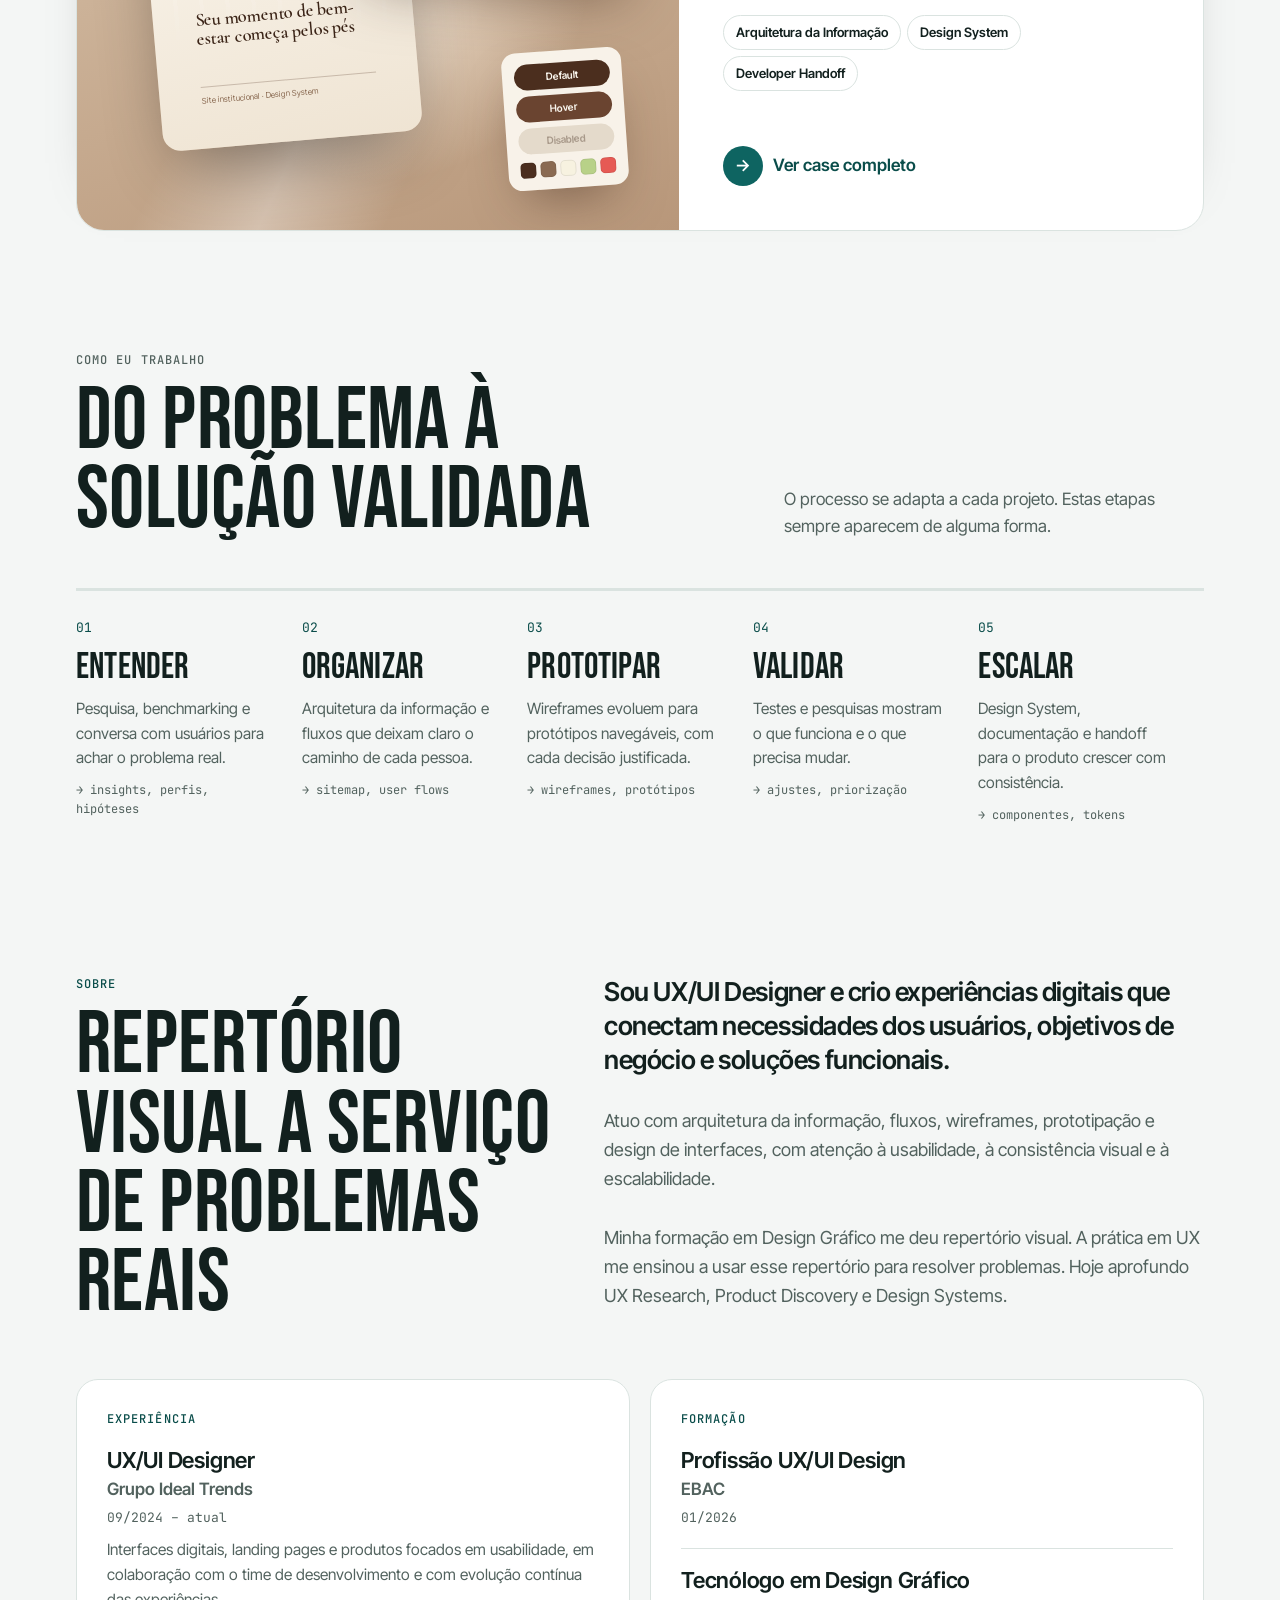
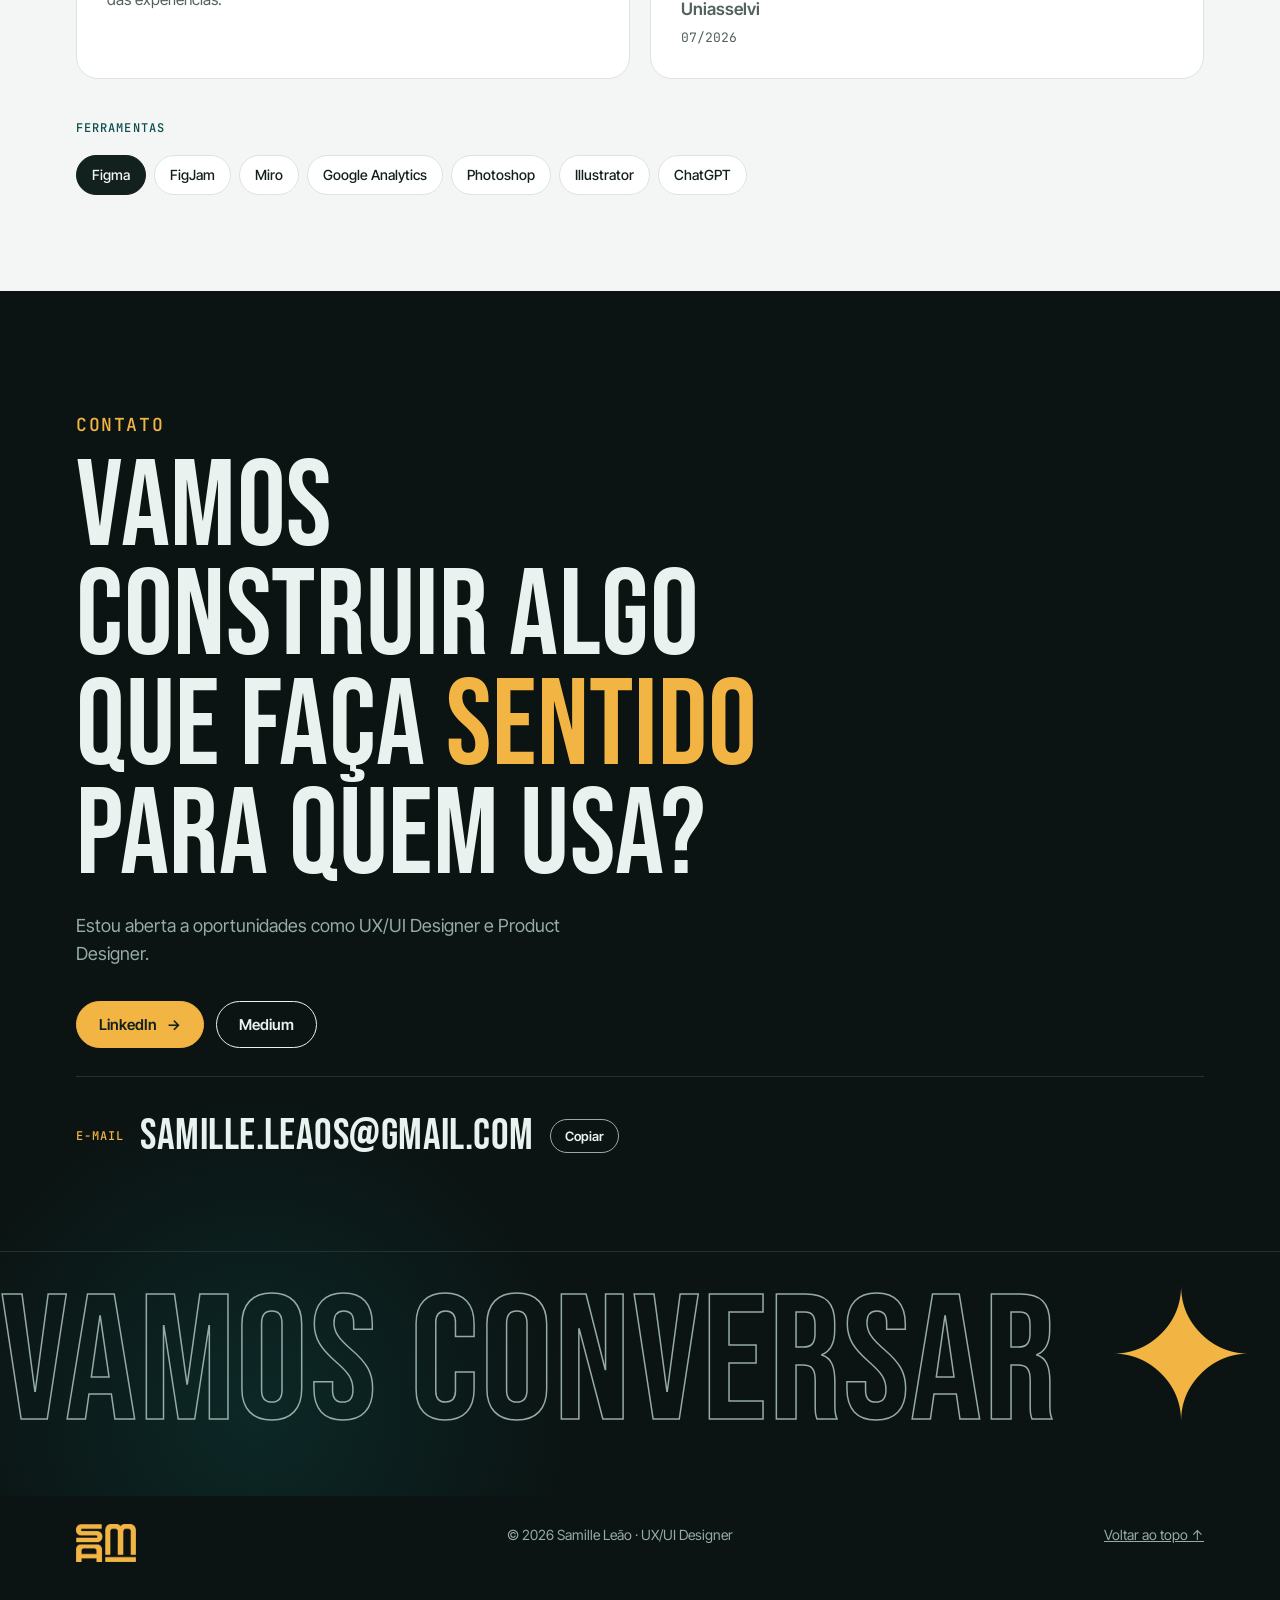
==== commit 65cee734: "Add files via upload" ====
--- a/index.html
+++ b/index.html
@@ -55,13 +55,13 @@
               <span class="tc-d">Redesign do app com foco em clareza, controle e consistência.</span>
               <span class="tc-plat"><i>Mobile</i><i>Desktop</i><i>Watch</i></span>
             </span><span class="cap">Itaú <span>→</span></span></a>
-        <a class="c3" href="cases/sdp.html" data-cursor="Ver case" aria-label="SDP Spa dos Pés"><span class="tc tc-sdp" aria-hidden="true">
-              <span class="tc-logo">SDP</span>
-              <span class="tc-k">Clínica &amp; Spa Podológico</span>
-              <span class="tc-t">Seu momento de bem-estar começa pelos pés</span>
-              <span class="tc-d">Site institucional · Design System</span>
-            </span><span class="cap">SDP <span>→</span></span></a>
-        <a class="c4" href="cases/the-one-with-fans.html" data-cursor="Ver case"><img src="img/twf-capa-v.jpg" alt="Capa do The One With Fans: Sua jornada em Friends, sem spoilers"><span class="cap">The One With Fans <span>→</span></span></a>
+        <a class="c3" href="cases/the-one-with-fans.html" data-cursor="Ver case"><img src="img/twf-capa-v.jpg" alt="Capa do The One With Fans: Sua jornada em Friends, sem spoilers"><span class="cap">The One With Fans <span>→</span></span></a>
+        <a class="c4" href="cases/design-em-escala.html" data-cursor="Ver case" aria-label="Design em escala"><span class="tc tc-esc" aria-hidden="true">
+              <span class="tc-k">Case study · DesignOps</span>
+              <span class="tc-t">Design<br>em escala</span>
+              <span class="tc-sites"><img src="img/escala-mondocao.jpg" alt=""><img src="img/escala-dalp.jpg" alt=""><img src="img/escala-constantino.jpg" alt=""></span>
+              <span class="tc-d"><b>150+ → 0</b> projetos na fila · <b>+50%</b> produtividade</span>
+            </span><span class="cap">Design em escala <span>→</span></span></a>
       </div>
     </div>
 
@@ -80,26 +80,10 @@
           <p class="label">Cases selecionados</p>
           <h2 style="margin-top:12px">Problemas reais,<br>decisões justificadas</h2>
         </div>
-        <p>Cinco projetos, do discovery ao produto no ar. Cada um mostra o problema, o processo e por que a solução ficou como ficou.</p>
+        <p>Quatro projetos, do discovery ao produto no ar. Cada um mostra o problema, o processo e por que a solução ficou como ficou.</p>
       </div>
 
       <div class="stack">
-        <a class="card" href="cases/the-one-with-fans.html" data-cursor="Ver case">
-          <div class="media cs cs-twf">
-            <img class="cs-main" src="img/twf-capa-v.jpg" alt="Capa do The One With Fans: Sua jornada em Friends, sem spoilers" loading="lazy">
-            <figure class="cs-side cs-phone"><img src="img/twf-m-debates.jpg" alt="" loading="lazy"></figure>
-            <span class="cs-tag">theonewithfans.vercel.app</span>
-          </div>
-          <div class="body">
-            <span class="idx">01 / 05</span>
-            <div class="meta"><span class="tag live">Produto no ar</span><span class="tag">Product Design</span></div>
-            <h3>The One With Fans</h3>
-            <p class="sum"><b>Desafio:</b> transformar uma série que terminou há mais de duas décadas numa comunidade digital relevante, onde quem assiste pela primeira vez conversa sem levar spoiler.</p>
-            <div class="chips"><span>UX Research</span><span>Product Design</span><span>Design System</span><span>Desenvolvimento com IA</span></div>
-            <span class="go"><i>→</i>Ver case completo</span>
-          </div>
-        </a>
-
         <a class="card" href="cases/design-em-escala.html" data-cursor="Ver case">
           <div class="media ms" role="img" aria-label="Três sites montados com a mesma estrutura modular e identidades visuais diferentes">
             <span class="ms-tag">150+ projetos → fila zerada</span>
@@ -109,11 +93,27 @@
         <span class="ms-cap"><span><b>Pet</b> · afetivo</span><span><b>Serviços</b> · corporativo</span><span><b>Clínica</b> · orgânico</span></span>
           </div>
           <div class="body">
-            <span class="idx">02 / 05</span>
+            <span class="idx">01 / 04</span>
             <div class="meta"><span class="tag live">Em uso na empresa</span><span class="tag">DesignOps</span></div>
             <h3>Design em escala</h3>
             <p class="sum"><b>Desafio:</b> acelerar a produção de sites institucionais sem transformar marcas diferentes em versões do mesmo template. Uma biblioteca modular no Figma, adotada por toda a equipe.</p>
             <div class="chips"><span>UX/UI Design</span><span>DesignOps</span><span>Design Modular</span><span>+50% produtividade</span></div>
+            <span class="go"><i>→</i>Ver case completo</span>
+          </div>
+        </a>
+
+        <a class="card" href="cases/the-one-with-fans.html" data-cursor="Ver case">
+          <div class="media cs cs-twf">
+            <img class="cs-main" src="img/twf-capa-v.jpg" alt="Capa do The One With Fans: Sua jornada em Friends, sem spoilers" loading="lazy">
+            <figure class="cs-side cs-phone"><img src="img/twf-m-debates.jpg" alt="" loading="lazy"></figure>
+            <span class="cs-tag">theonewithfans.vercel.app</span>
+          </div>
+          <div class="body">
+            <span class="idx">02 / 04</span>
+            <div class="meta"><span class="tag live">Produto no ar</span><span class="tag">Product Design</span></div>
+            <h3>The One With Fans</h3>
+            <p class="sum"><b>Desafio:</b> transformar uma série que terminou há mais de duas décadas numa comunidade digital relevante, onde quem assiste pela primeira vez conversa sem levar spoiler.</p>
+            <div class="chips"><span>UX Research</span><span>Product Design</span><span>Design System</span><span>Desenvolvimento com IA</span></div>
             <span class="go"><i>→</i>Ver case completo</span>
           </div>
         </a>
@@ -131,7 +131,7 @@
             <span class="cs-tag">5 testes · 12/12 tarefas</span>
           </div>
           <div class="body">
-            <span class="idx">03 / 05</span>
+            <span class="idx">03 / 04</span>
             <div class="meta"><span class="tag">Projeto acadêmico · EBAC</span><span class="tag">Mobile · Desktop · Watch</span></div>
             <h3>Itaú: experiência bancária digital</h3>
             <p class="sum"><b>Desafio:</b> reduzir a complexidade das operações bancárias e criar uma experiência intuitiva, acessível e consistente em três plataformas.</p>
@@ -159,7 +159,7 @@
             <span class="cs-tag">Componentes · tokens · handoff</span>
           </div>
           <div class="body">
-            <span class="idx">04 / 05</span>
+            <span class="idx">04 / 04</span>
             <div class="meta"><span class="tag">Web · Desktop e mobile</span><span class="tag">Design System</span></div>
             <h3>SDP: Spa dos Pés</h3>
             <p class="sum"><b>Desafio:</b> transformar a experiência de uma clínica de podologia em um produto digital moderno, com uma base sólida para o time de desenvolvimento.</p>
@@ -167,23 +167,6 @@
             <span class="go"><i>→</i>Ver case completo</span>
           </div>
         </a>
-        <div class="card building">
-          <div class="media">
-            <span class="modu-card">
-              <span class="k">Produto digital · em construção</span>
-              <span class="modu-grid" aria-hidden="true"><i></i><i></i><i></i><i></i><i></i><i></i></span>
-              <b>Modu</b>
-            </span>
-          </div>
-          <div class="body">
-            <span class="idx">05 / 05</span>
-            <div class="meta"><span class="tag live">Em construção</span><span class="tag">Product Discovery</span></div>
-            <h3>Modu</h3>
-            <p class="sum"><b>Desafio:</b> ajudar designers a definir direcionamentos visuais e a explorar soluções de layout.</p>
-            <div class="chips"><span>Product Discovery</span><span>UX Research</span><span>Validação de hipóteses</span><span>Priorização</span></div>
-            <span class="soon"><i aria-hidden="true"></i>Case em construção · em breve</span>
-          </div>
-        </div>
       </div>
     </div>
   </section>
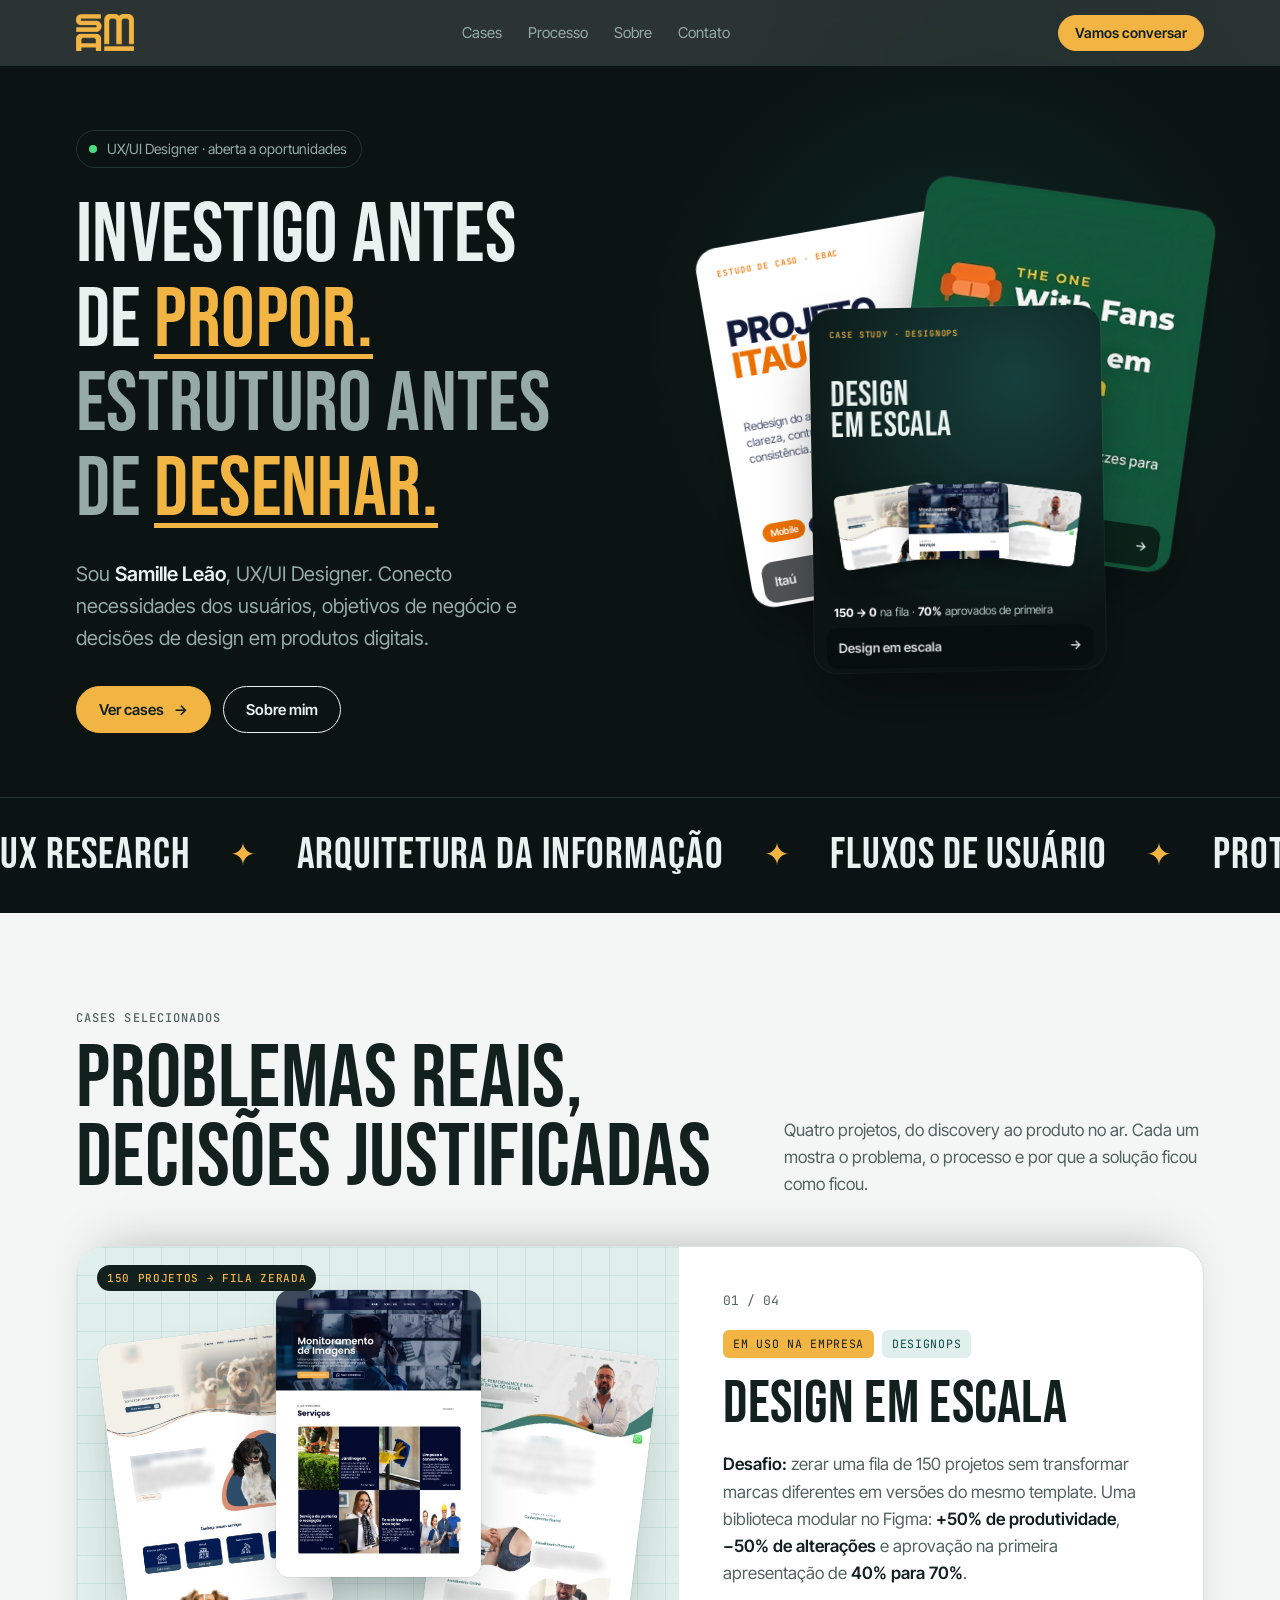
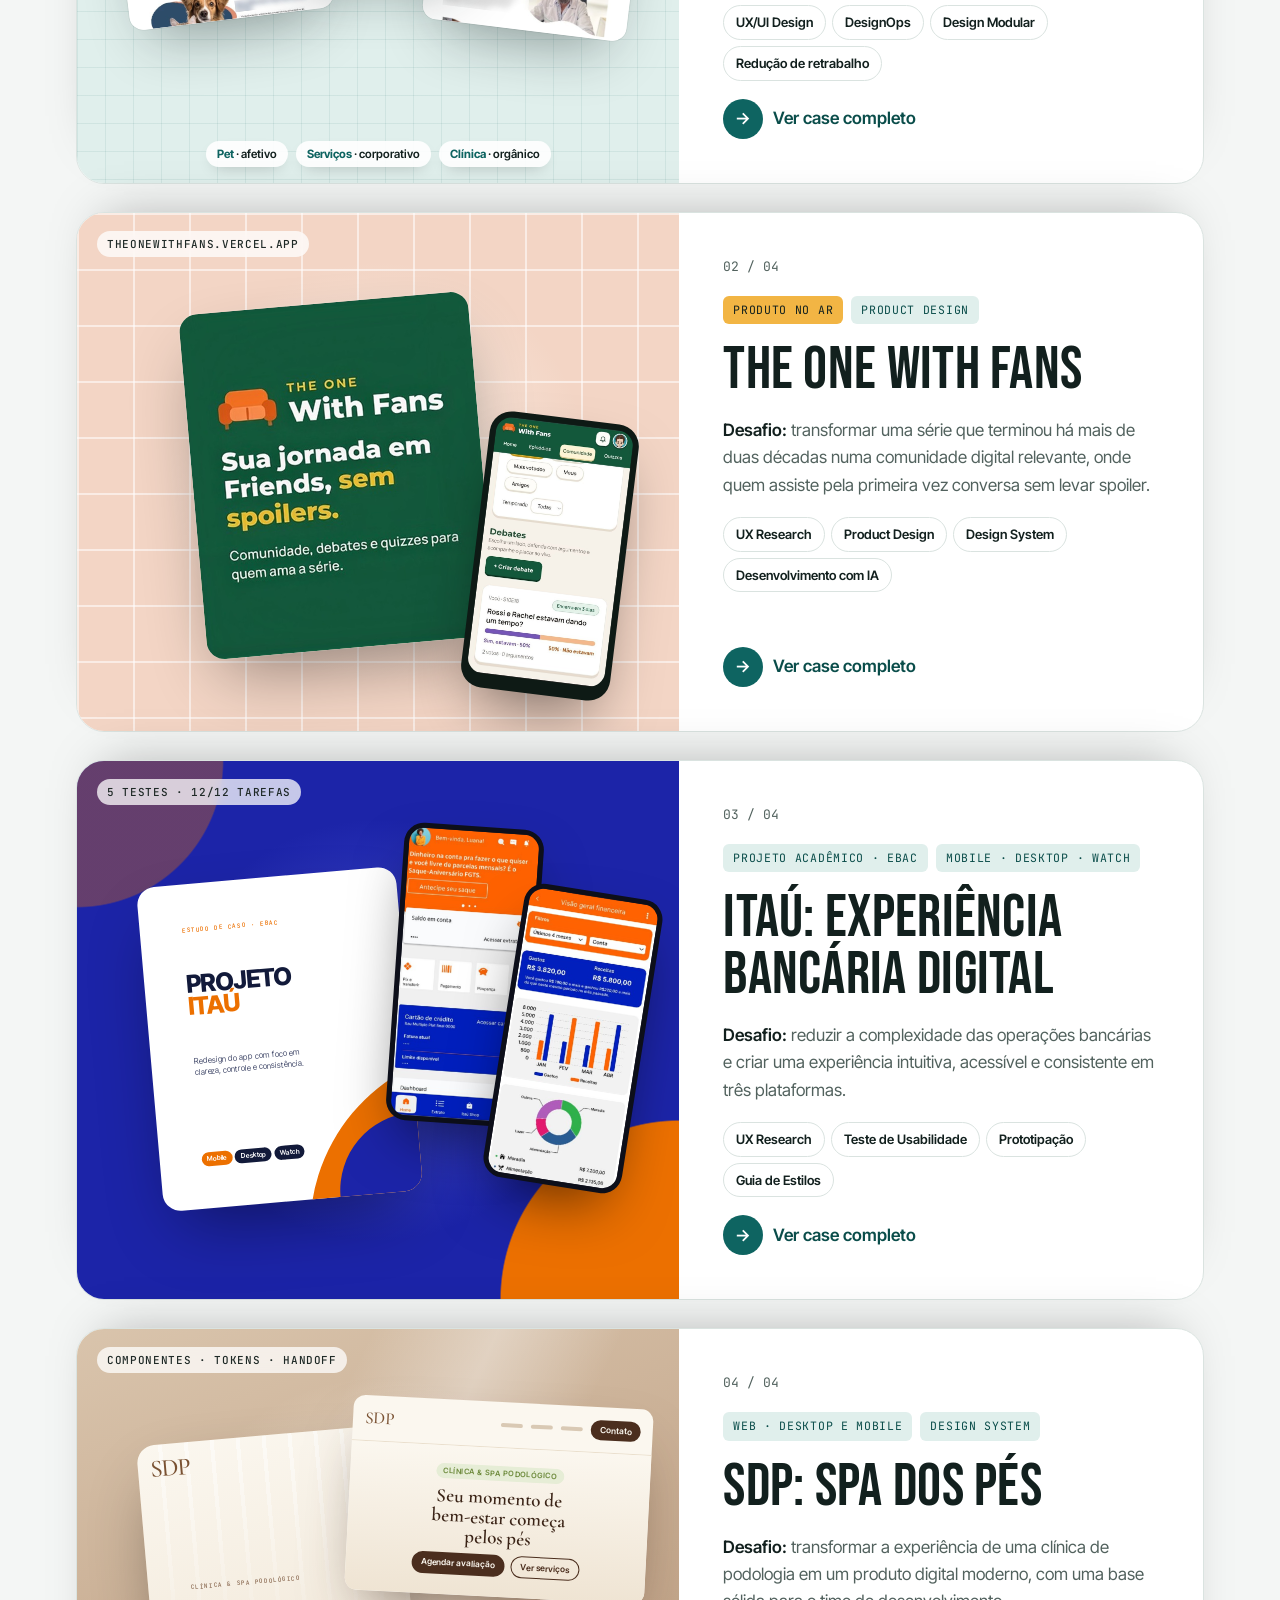
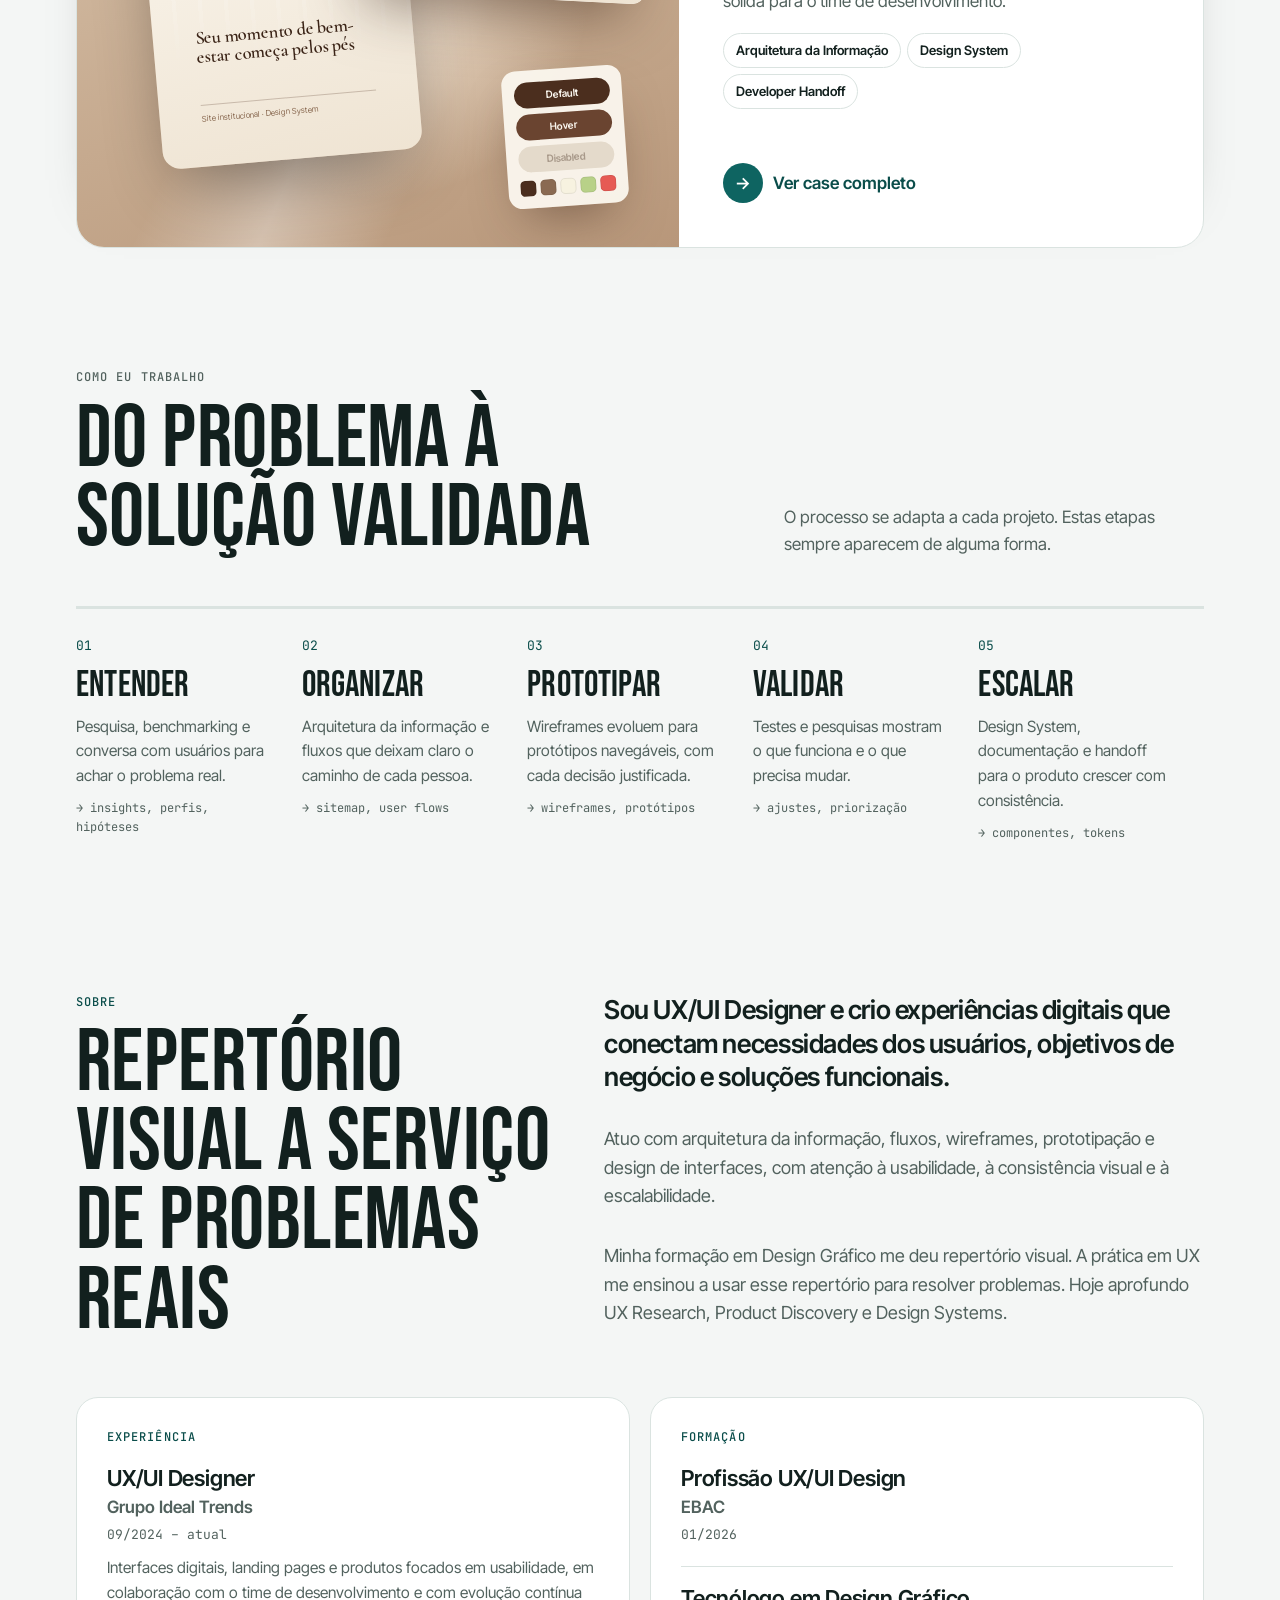
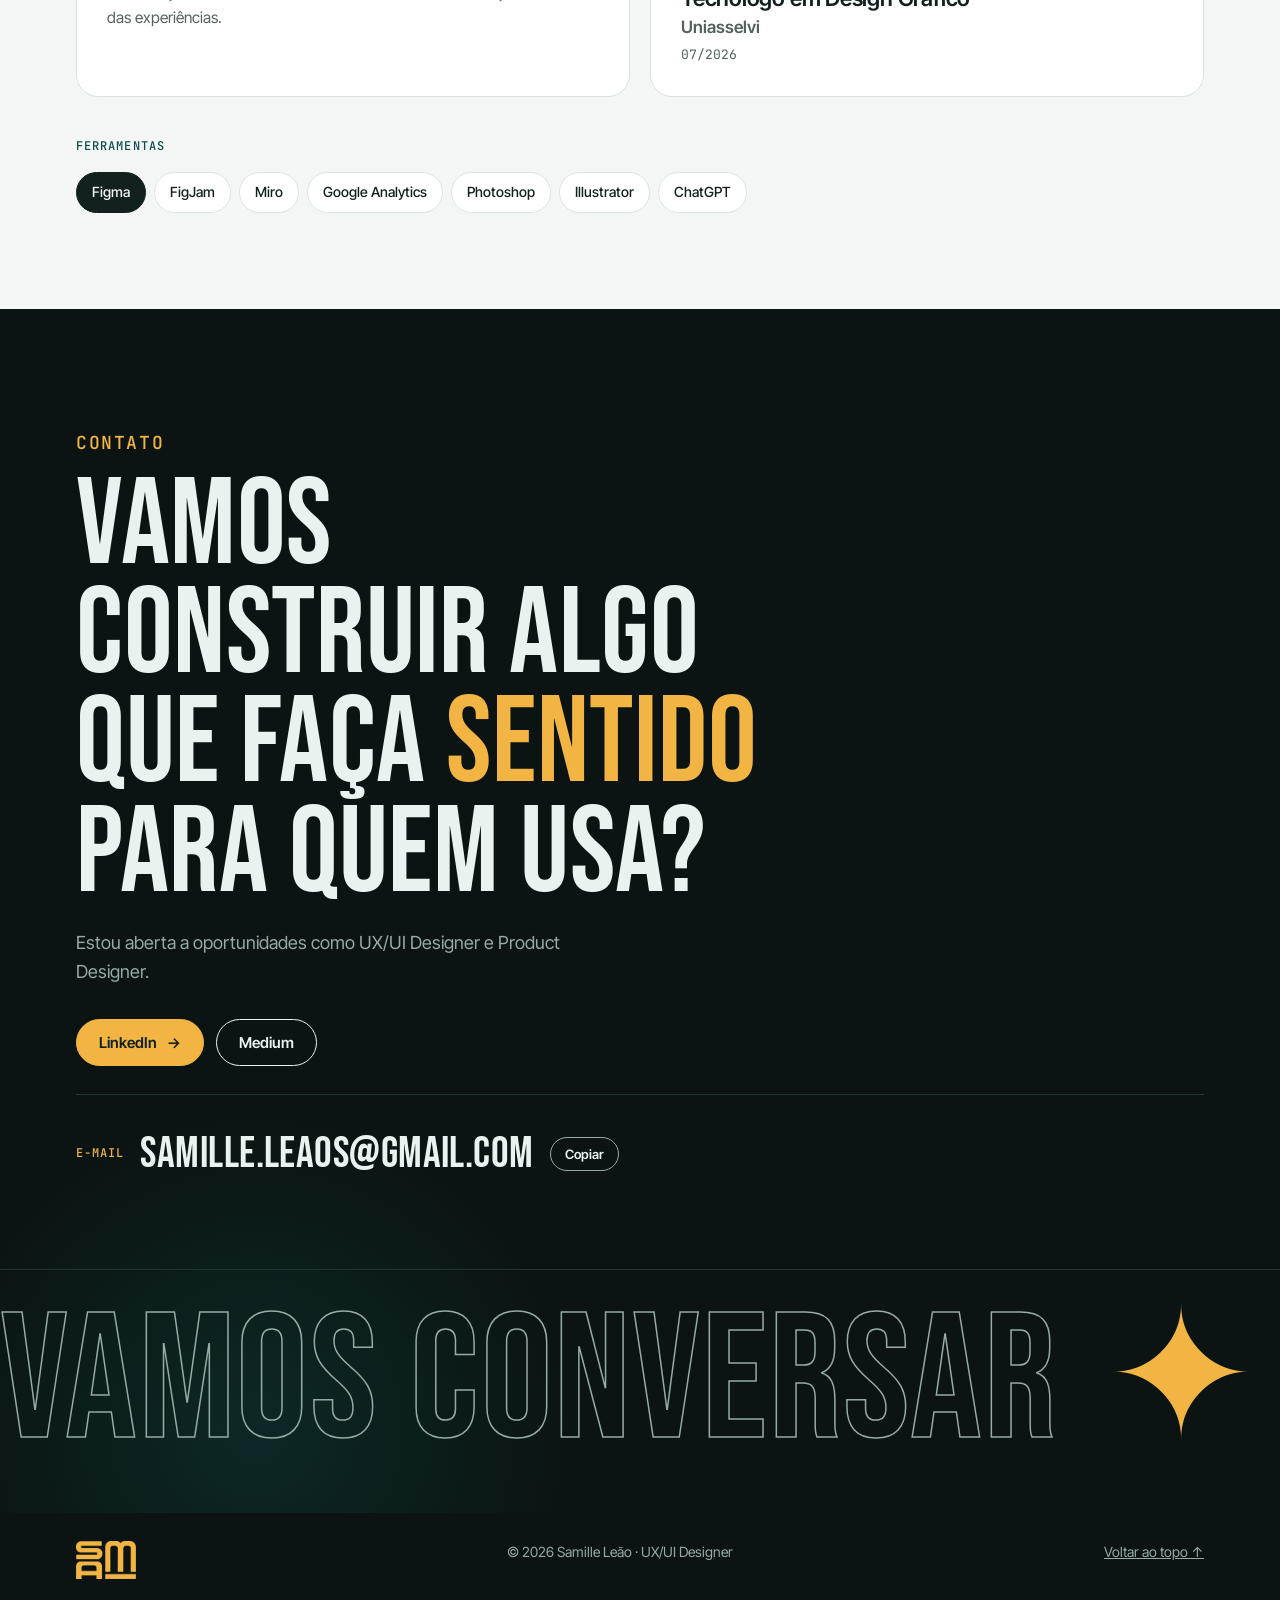
==== commit 4c2b2166: "Add files via upload" ====
--- a/index.html
+++ b/index.html
@@ -60,7 +60,7 @@
               <span class="tc-k">Case study · DesignOps</span>
               <span class="tc-t">Design<br>em escala</span>
               <span class="tc-sites"><img src="img/escala-mondocao.jpg" alt=""><img src="img/escala-dalp.jpg" alt=""><img src="img/escala-constantino.jpg" alt=""></span>
-              <span class="tc-d"><b>150+ → 0</b> projetos na fila · <b>+50%</b> produtividade</span>
+              <span class="tc-d"><b>150 → 0</b> na fila · <b>70%</b> aprovados de primeira</span>
             </span><span class="cap">Design em escala <span>→</span></span></a>
       </div>
     </div>
@@ -86,7 +86,7 @@
       <div class="stack">
         <a class="card" href="cases/design-em-escala.html" data-cursor="Ver case">
           <div class="media ms" role="img" aria-label="Três sites montados com a mesma estrutura modular e identidades visuais diferentes">
-            <span class="ms-tag">150+ projetos → fila zerada</span>
+            <span class="ms-tag">150 projetos → fila zerada</span>
             <span class="ms-site ms-real ms-v1"><img src="img/escala-mondocao.jpg" alt="Site de creche e hotel para cães" loading="lazy"></span>
         <span class="ms-site ms-real ms-v2"><img src="img/escala-dalp.jpg" alt="Site de empresa de serviços terceirizados" loading="lazy"></span>
         <span class="ms-site ms-real ms-v3"><img src="img/escala-constantino.jpg" alt="Site de clínica de nutrologia" loading="lazy"></span>
@@ -96,8 +96,8 @@
             <span class="idx">01 / 04</span>
             <div class="meta"><span class="tag live">Em uso na empresa</span><span class="tag">DesignOps</span></div>
             <h3>Design em escala</h3>
-            <p class="sum"><b>Desafio:</b> acelerar a produção de sites institucionais sem transformar marcas diferentes em versões do mesmo template. Uma biblioteca modular no Figma, adotada por toda a equipe.</p>
-            <div class="chips"><span>UX/UI Design</span><span>DesignOps</span><span>Design Modular</span><span>+50% produtividade</span></div>
+            <p class="sum"><b>Desafio:</b> zerar uma fila de 150 projetos sem transformar marcas diferentes em versões do mesmo template. Uma biblioteca modular no Figma: <b>+50% de produtividade</b>, <b>−50% de alterações</b> e aprovação na primeira apresentação de <b>40% para 70%</b>.</p>
+            <div class="chips"><span>UX/UI Design</span><span>DesignOps</span><span>Design Modular</span><span>Redução de retrabalho</span></div>
             <span class="go"><i>→</i>Ver case completo</span>
           </div>
         </a>
--- a/css/site.css
+++ b/css/site.css
@@ -1040,3 +1040,44 @@
 .value > div{border-radius:20px;padding:22px;background:var(--surface);border:1px solid var(--line);display:grid;gap:8px;align-content:start}
 .value h3{font-size:24px}
 .value ul{margin:0;padding-left:18px;display:grid;gap:5px;font-size:14.5px;color:var(--muted)}
+
+/* Card Design em escala no leque */
+.tc-esc{background:radial-gradient(circle at 70% 20%,#16403D,#0B1413 70%);color:#E9F2EF}
+.tc-esc .tc-k{color:var(--hi)}
+.tc-esc .tc-t{font-family:var(--font-display);font-weight:400;font-size:14cqw;line-height:.9;letter-spacing:.01em}
+.tc-sites{position:relative;flex:1;min-height:0;margin:2cqw 0}
+.tc-sites img{position:absolute;top:0;width:44%;height:100%;object-fit:cover;object-position:top;border-radius:2.5cqw;box-shadow:0 10px 24px -8px rgba(0,0,0,.6);transition:transform .6s var(--ease)}
+.tc-sites img:nth-child(1){left:0;transform:rotate(-7deg) translateY(6%)}
+.tc-sites img:nth-child(2){left:28%;z-index:2}
+.tc-sites img:nth-child(3){right:0;transform:rotate(7deg) translateY(6%)}
+.fan a:hover .tc-sites img:nth-child(1){transform:rotate(-10deg) translate(-4%,2%)}
+.fan a:hover .tc-sites img:nth-child(3){transform:rotate(10deg) translate(4%,2%)}
+.tc-esc .tc-d{color:#B8C9C5}.tc-esc .tc-d b{color:#fff}
+.fan a .tc-esc{padding-bottom:64px}
+.fan a .tc-sites{display:block;flex:1 1 auto;height:auto;min-height:30cqw}
+.fan a .tc-sites img{position:absolute!important;top:0!important;width:40%!important;height:100%!important;object-fit:cover!important;object-position:top!important;transform:none;border-radius:2.5cqw}
+.fan a .tc-sites img:nth-child(1){left:2%;transform:rotate(-8deg) translateY(5%)}
+.fan a .tc-sites img:nth-child(2){left:30%;z-index:2}
+.fan a .tc-sites img:nth-child(3){left:58%;transform:rotate(8deg) translateY(5%)}
+.fan a:hover .tc-sites img{transform:none}
+.fan a:hover .tc-sites img:nth-child(1){transform:rotate(-11deg) translate(-4%,3%)}
+.fan a:hover .tc-sites img:nth-child(3){transform:rotate(11deg) translate(4%,3%)}
+
+/* Design em escala: indicadores finais */
+@media (min-width:900px){.kpis.k8{grid-template-columns:repeat(4,minmax(0,1fr))}}
+.kpis.k8 .kpi strong{font-size:clamp(36px,4vw,54px)}
+.cmp{background:var(--surface);border:1px solid var(--line);border-radius:20px;padding:26px;display:grid;gap:18px}
+.cmp-head{display:flex;flex-wrap:wrap;justify-content:space-between;gap:10px;align-items:center}
+.cmp-leg{display:flex;align-items:center;gap:8px;font-size:13px;color:var(--muted)}
+.cmp-leg i{width:12px;height:12px;border-radius:3px;display:inline-block}
+.cmp-leg i.b{background:var(--line)}.cmp-leg i.a{background:var(--accent);margin-left:8px}
+.cmp-row{display:grid;grid-template-columns:1fr;gap:8px}
+@media (min-width:760px){.cmp-row{grid-template-columns:240px 1fr;align-items:center}}
+.cmp-row > span{font-size:14.5px;font-weight:600}
+.pair{display:grid;gap:5px}
+.pair i{display:flex;align-items:center;justify-content:flex-end;height:22px;width:var(--w);min-width:44px;border-radius:6px;padding-right:8px;transform-origin:left}
+.pair i b{font:500 12px var(--font-mono);font-variant-numeric:tabular-nums}
+.pair i.b{background:var(--line);color:var(--muted)}
+.pair i.a{background:var(--accent);color:var(--on-accent)}
+.cmp-row.down .pair i.a{background:var(--hi);color:var(--hi-ink)}
+@supports (animation-timeline: view()){.pair i{animation:gx linear both;animation-timeline:view();animation-range:entry 10% cover 35%}}
